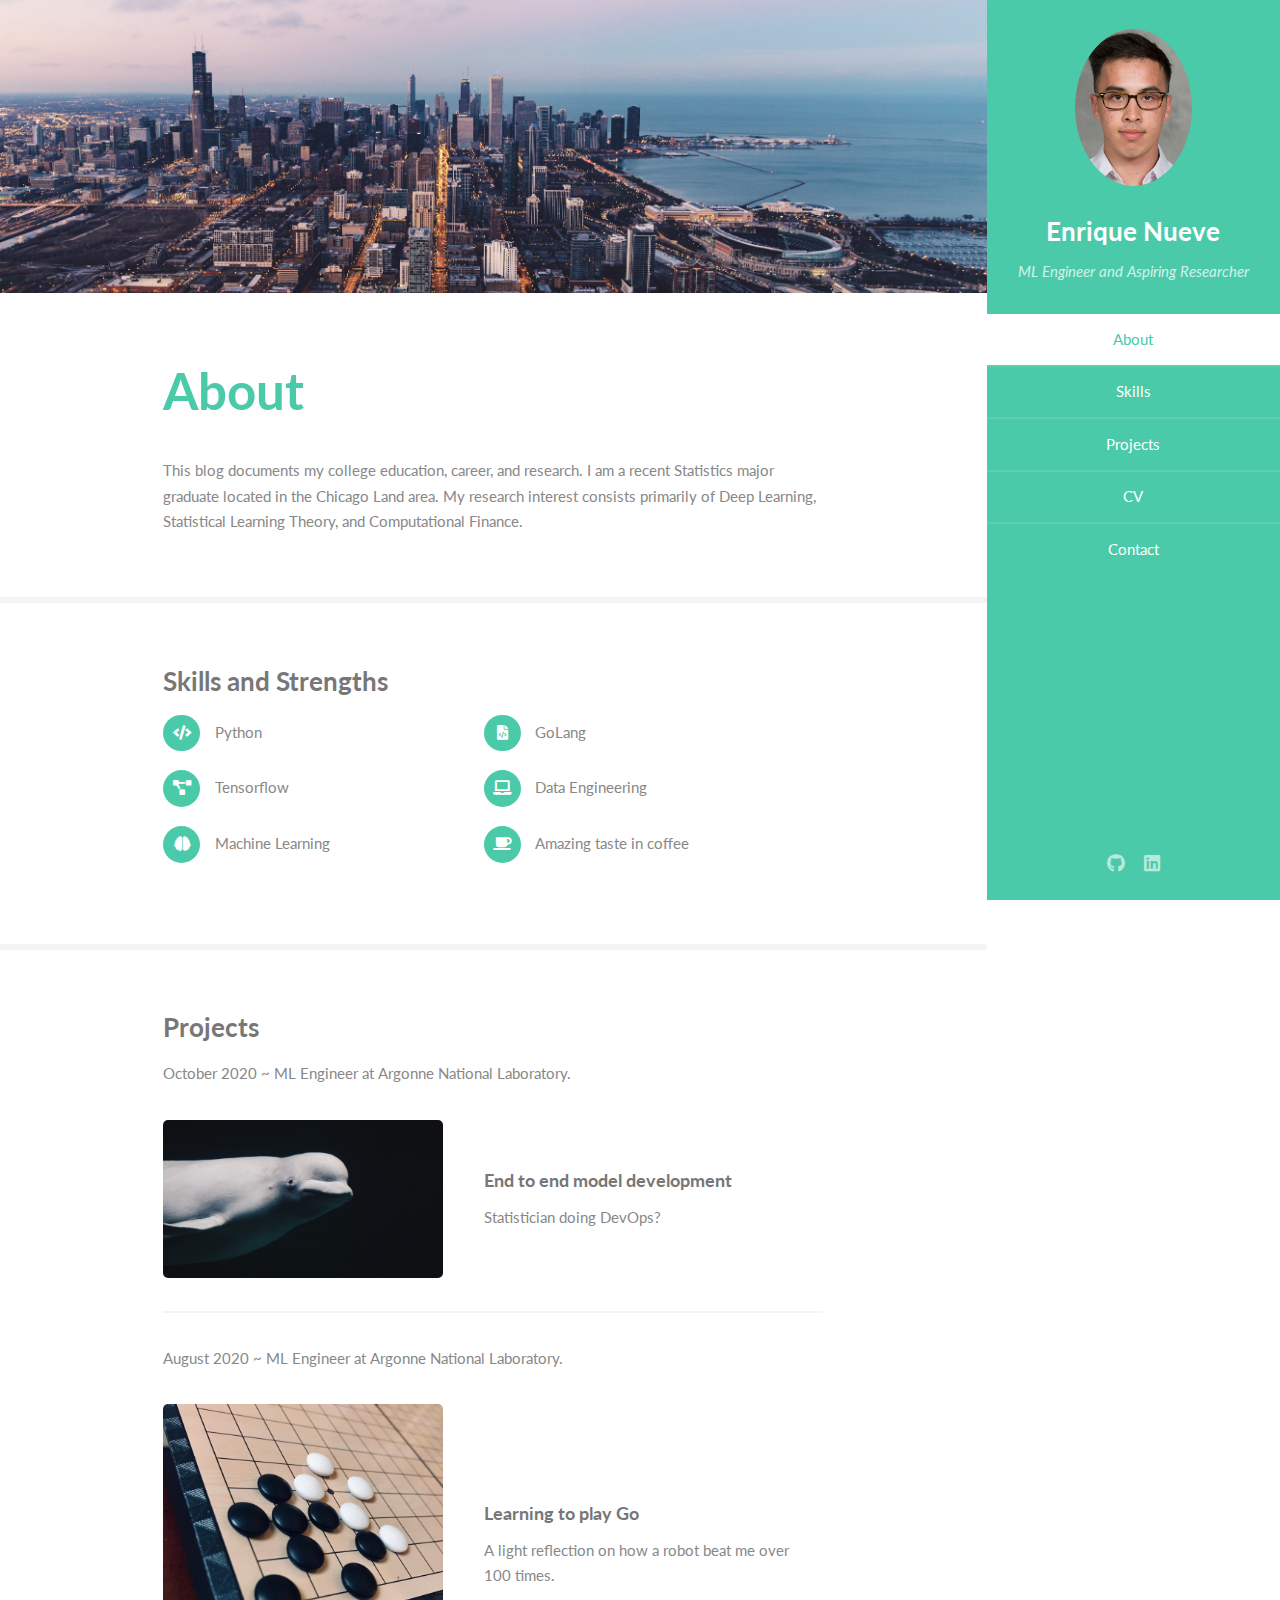
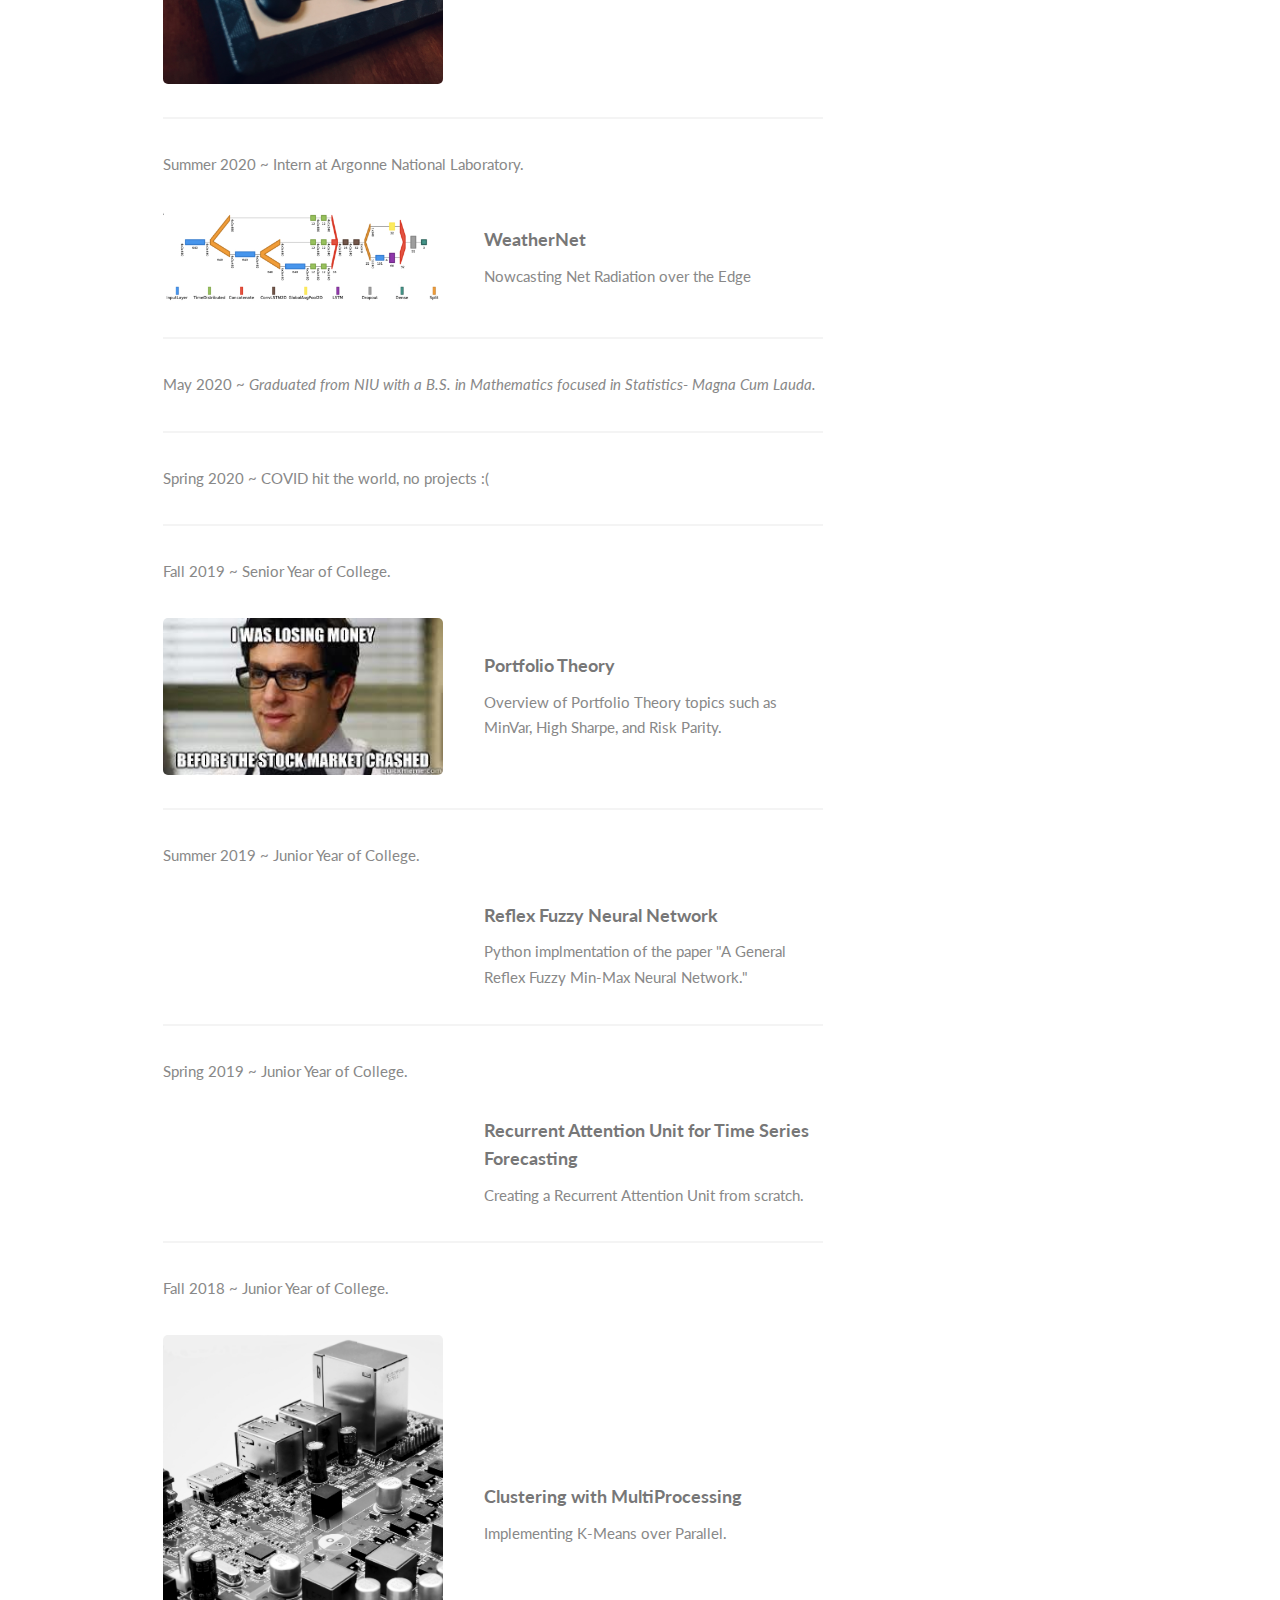
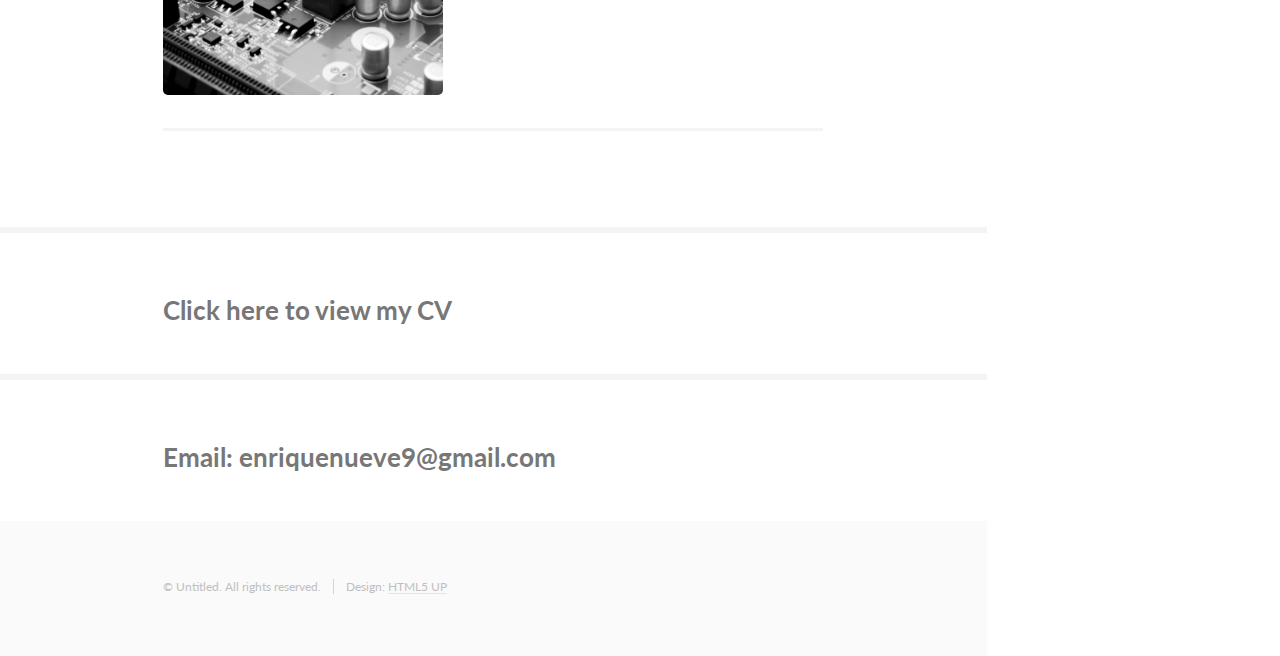
==== index.html @ 0b0c35a6 "Add files via upload" ====
<!DOCTYPE HTML>
<!--
	Read Only by HTML5 UP
	html5up.net | @ajlkn
	Free for personal and commercial use under the CCA 3.0 license (html5up.net/license)
-->
<html>
	<head>
		<title>Enrique Nueve Blog</title>
		<meta charset="utf-8" />
		<meta name="viewport" content="width=device-width, initial-scale=1, user-scalable=no" />
		<link rel="stylesheet" href="assets/css/main.css" />
	</head>
	<body class="is-preload">

		<!-- Header -->
			<section id="header">
				<header>
					<span class="image avatar"><img src="images/me_pic.jpg" alt="" /></span>
					<h1 id="logo"><a href="#">Enrique Nueve</a></h1>
					<p>ML Engineer and Aspiring Researcher</p>
				</header>
				<nav id="nav">
					<ul>
						<li><a href="#one" class="active">About</a></li>
						<li><a href="#two">Skills</a></li>
						<li><a href="#three">Projects</a></li>
						<li><a href="#four">CV</a></li>
						<li><a href="#five">Contact</a></li>
					</ul>
				</nav>
				<footer>
					<ul class="icons">
						<li><a href="https://github.com/EnriqueNueve" class="icon brands fa-github"><span class="label">Github</span></a></li>
						<li><a href="https://www.linkedin.com/in/enrique-nueve-7a050115b/" class="icon brands fa-linkedin"><span class="label">linkedin</span></a></li>
					</ul>
				</footer>
			</section>

		<!-- Wrapper -->
			<div id="wrapper">

				<!-- Main -->
					<div id="main">

						<!-- One -->
							<section id="one">
								<div class="image main" data-position="center">
									<img src="images/chicago_banner.jpg" alt="" />
								</div>
								<div class="container">
									<header class="major">
										<h2>About</h2>
									</header>
									<p>  This blog documents my college education, career, and research.
												I am a recent Statistics major graduate located in the Chicago Land area.
												My research interest consists primarily of Deep Learning, Statistical
												Learning Theory, and Computational Finance.
							   </p>
								</div>
							</section>

						<!-- Two -->
							<section id="two">
								<div class="container">
									<h3>Skills and Strengths</h3>
									<ul class="feature-icons">
										<li class="icon solid fa-code">Python</li>
										<li class="icon solid fa-file-code">GoLang</li>
										<li class="icon solid fa-project-diagram">Tensorflow</li>
										<li class="icon solid fa-laptop">Data Engineering</li>
										<li class="icon solid fa-brain">Machine Learning</li>
										<li class="icon solid fa-coffee">Amazing taste in coffee</li>
									</ul>
								</div>
							</section>

						<!-- Three -->
							<section id="three">
								<div class="container">
									<h3>Projects</h3>

									<div class="features">
										<article>

											<p> October 2020 ~ ML Engineer at Argonne National Laboratory.</p>
											<a href="devops_blog.html" class="image"><img src="images/whale_docker.jpg" alt="" /></a>
											<div class="inner">

												<h4> <a href="devops_blog.html" > End to end model development </a></h4>
												<p>Statistician doing DevOps?</p>
											</div>

											<hr />

											<p></p>
											<p></p>

											<p> August 2020 ~ ML Engineer at Argonne National Laboratory.</p>
											<a href="go5x5_analysis.html" class="image"><img src="images/go_banner.jpg" alt="" /></a>
											<div class="inner">

												<h4> <a href="go5x5_analysis.html" > Learning to play Go </a></h4>
												<p>A light reflection on how a robot beat me over 100 times.</p>
											</div>

											<hr />


											<p></p>
											<p></p>

											<p> Summer 2020 ~ Intern at Argonne National Laboratory.</p>
											<a href="weathernet_blog.html" class="image"><img src="images/weathernet_banner.png" alt="" /></a>
											<div class="inner">

												<h4> <a href="weathernet_blog.html" > WeatherNet </a></h4>
												<p>Nowcasting Net Radiation over the Edge</p>
											</div>

											<hr />


											<p></p>
											<p></p>


											<p>May 2020 ~ <i>Graduated from NIU with a B.S. in Mathematics focused in Statistics- Magna Cum Lauda.</i></p>

											<hr />


											<p></p>
											<p></p>


											<p> Spring 2020 ~ COVID hit the world, no projects :( </p>
											<hr />


											<p></p>
											<p></p>


											<p> Fall 2019 ~ Senior Year of College.</p>
											<a href="portfolio_theory.html" class="image"><img src="images/stock_meme.jpg" alt="" /></a>
											<div class="inner">
												<h4> <a href="portfolio_theory.html" > Portfolio Theory </a></h4>
												<p>Overview of Portfolio Theory topics such as MinVar, High Sharpe, and Risk Parity.</p>
											</div>

											<hr />


											<p></p>
											<p></p>


											<p> Summer 2019 ~ Junior Year of College.</p>
											<a href="fuzzy_blog.html" class="image"><img src="images/fuzzy_banner.jpg" alt="" /></a>
											<div class="inner">
												<h4> <a href="fuzzy_blog.html" > Reflex Fuzzy Neural Network </a></h4>
												<p>Python implmentation of the paper "A General Reflex Fuzzy Min-Max Neural Network."</p>
											</div>

											<hr />


											<p></p>
											<p></p>

											<p> Spring 2019 ~ Junior Year of College.</p>

											<a href="RAU_blog.html" class="image"><img src="RAU_images/stock_price.jpg" alt="" /></a>
											<div class="inner">
												<h4> <a href="RAU_blog.html" > Recurrent Attention Unit for Time Series Forecasting </a></h4>
												<p>Creating a Recurrent Attention Unit from scratch.</p>
											</div>

											<hr />

											<p></p>
											<p></p>


											<p> Fall 2018 ~ Junior Year of College.</p>

											<a href="kmeans_blog.html" class="image"><img src="images/parallel_banner.jpg" alt="" /></a>
											<div class="inner">
												<h4> <a href="kmeans_blog.html" > Clustering with MultiProcessing </a></h4>
												<p>Implementing K-Means over Parallel.</p>
											</div>

										</article>
										<article>
									</div>
								</div>
							</section>

							<section id="four">
								<div class="container">
									<h3> <a href="CV.html" >Click here to view my CV</a> </h3>
									</ul>
									</form>
								</div>
							</section>


							<section id="five">
								<div class="container">
									<h3>Email: enriquenueve9@gmail.com </h3>
									</ul>
									</form>
								</div>
							</section>

						<!-- Five -->
						<!--
							<section id="five">
								<div class="container">
									<h3>Elements</h3>

									<section>
										<h4>Text</h4>
										<p>This is <b>bold</b> and this is <strong>strong</strong>. This is <i>italic</i> and this is <em>emphasized</em>.
										This is <sup>superscript</sup> text and this is <sub>subscript</sub> text.
										This is <u>underlined</u> and this is code: <code>for (;;) { ... }</code>. Finally, <a href="#">this is a link</a>.</p>
										<hr />
										<header>
											<h4>Heading with a Subtitle</h4>
											<p>Lorem ipsum dolor sit amet nullam id egestas urna aliquam</p>
										</header>
										<p>Nunc lacinia ante nunc ac lobortis. Interdum adipiscing gravida odio porttitor sem non mi integer non faucibus ornare mi ut ante amet placerat aliquet. Volutpat eu sed ante lacinia sapien lorem accumsan varius montes viverra nibh in adipiscing blandit tempus accumsan.</p>
										<header>
											<h5>Heading with a Subtitle</h5>
											<p>Lorem ipsum dolor sit amet nullam id egestas urna aliquam</p>
										</header>
										<p>Nunc lacinia ante nunc ac lobortis. Interdum adipiscing gravida odio porttitor sem non mi integer non faucibus ornare mi ut ante amet placerat aliquet. Volutpat eu sed ante lacinia sapien lorem accumsan varius montes viverra nibh in adipiscing blandit tempus accumsan.</p>
										<hr />
										<h2>Heading Level 2</h2>
										<h3>Heading Level 3</h3>
										<h4>Heading Level 4</h4>
										<h5>Heading Level 5</h5>
										<h6>Heading Level 6</h6>
										<hr />
										<h5>Blockquote</h5>
										<blockquote>Fringilla nisl. Donec accumsan interdum nisi, quis tincidunt felis sagittis eget tempus euismod. Vestibulum ante ipsum primis in faucibus vestibulum. Blandit adipiscing eu felis iaculis volutpat ac adipiscing accumsan faucibus. Vestibulum ante ipsum primis in faucibus lorem ipsum dolor sit amet nullam adipiscing eu felis.</blockquote>
										<h5>Preformatted</h5>
										<pre><code>i = 0;

while (!deck.isInOrder()) {
    print 'Iteration ' + i;
    deck.shuffle();
    i++;
}

print 'It took ' + i + ' iterations to sort the deck.';</code></pre>
									</section>

									<section>
										<h4>Lists</h4>
										<div class="row">
											<div class="col-6 col-12-xsmall">
												<h5>Unordered</h5>
												<ul>
													<li>Dolor pulvinar etiam magna etiam.</li>
													<li>Sagittis adipiscing lorem eleifend.</li>
													<li>Felis enim feugiat dolore viverra.</li>
												</ul>
												<h5>Alternate</h5>
												<ul class="alt">
													<li>Dolor pulvinar etiam magna etiam.</li>
													<li>Sagittis adipiscing lorem eleifend.</li>
													<li>Felis enim feugiat dolore viverra.</li>
												</ul>
											</div>
											<div class="col-6 col-12-xsmall">
												<h5>Ordered</h5>
												<ol>
													<li>Dolor pulvinar etiam magna etiam.</li>
													<li>Etiam vel felis at lorem sed viverra.</li>
													<li>Felis enim feugiat dolore viverra.</li>
													<li>Dolor pulvinar etiam magna etiam.</li>
													<li>Etiam vel felis at lorem sed viverra.</li>
													<li>Felis enim feugiat dolore viverra.</li>
												</ol>
												<h5>Icons</h5>
												<ul class="icons">
													<li><a href="#" class="icon brands fa-twitter"><span class="label">Twitter</span></a></li>
													<li><a href="#" class="icon brands fa-facebook-f"><span class="label">Facebook</span></a></li>
													<li><a href="#" class="icon brands fa-instagram"><span class="label">Instagram</span></a></li>
													<li><a href="#" class="icon brands fa-github"><span class="label">Github</span></a></li>
													<li><a href="#" class="icon brands fa-dribbble"><span class="label">Dribbble</span></a></li>
													<li><a href="#" class="icon brands fa-tumblr"><span class="label">Tumblr</span></a></li>
												</ul>
											</div>
										</div>
										<h5>Actions</h5>
										<ul class="actions">
											<li><a href="#" class="button primary">Default</a></li>
											<li><a href="#" class="button">Default</a></li>
											<li><a href="#" class="button alt">Default</a></li>
										</ul>
										<ul class="actions small">
											<li><a href="#" class="button primary small">Small</a></li>
											<li><a href="#" class="button small">Small</a></li>
											<li><a href="#" class="button alt small">Small</a></li>
										</ul>
										<div class="row">
											<div class="col-3 col-6-medium col-12-xsmall">
												<ul class="actions stacked">
													<li><a href="#" class="button primary">Default</a></li>
													<li><a href="#" class="button">Default</a></li>
													<li><a href="#" class="button alt">Default</a></li>
												</ul>
											</div>
											<div class="col-3 col-6 col-12-xsmall">
												<ul class="actions stacked">
													<li><a href="#" class="button primary small">Small</a></li>
													<li><a href="#" class="button small">Small</a></li>
													<li><a href="#" class="button alt small">Small</a></li>
												</ul>
											</div>
											<div class="col-3 col-6-medium col-12-xsmall">
												<ul class="actions stacked">
													<li><a href="#" class="button primary fit">Default</a></li>
													<li><a href="#" class="button fit">Default</a></li>
													<li><a href="#" class="button alt fit">Default</a></li>
												</ul>
											</div>
											<div class="col-3 col-6-medium col-12-xsmall">
												<ul class="actions stacked">
													<li><a href="#" class="button primary small fit">Small</a></li>
													<li><a href="#" class="button small fit">Small</a></li>
													<li><a href="#" class="button alt small fit">Small</a></li>
												</ul>
											</div>
										</div>
									</section>

									<section>
										<h4>Table</h4>
										<h5>Default</h5>
										<div class="table-wrapper">
											<table>
												<thead>
													<tr>
														<th>Name</th>
														<th>Description</th>
														<th>Price</th>
													</tr>
												</thead>
												<tbody>
													<tr>
														<td>Item One</td>
														<td>Ante turpis integer aliquet porttitor.</td>
														<td>29.99</td>
													</tr>
													<tr>
														<td>Item Two</td>
														<td>Vis ac commodo adipiscing arcu aliquet.</td>
														<td>19.99</td>
													</tr>
													<tr>
														<td>Item Three</td>
														<td> Morbi faucibus arcu accumsan lorem.</td>
														<td>29.99</td>
													</tr>
													<tr>
														<td>Item Four</td>
														<td>Vitae integer tempus condimentum.</td>
														<td>19.99</td>
													</tr>
													<tr>
														<td>Item Five</td>
														<td>Ante turpis integer aliquet porttitor.</td>
														<td>29.99</td>
													</tr>
												</tbody>
												<tfoot>
													<tr>
														<td colspan="2"></td>
														<td>100.00</td>
													</tr>
												</tfoot>
											</table>
										</div>

										<h5>Alternate</h5>
										<div class="table-wrapper">
											<table class="alt">
												<thead>
													<tr>
														<th>Name</th>
														<th>Description</th>
														<th>Price</th>
													</tr>
												</thead>
												<tbody>
													<tr>
														<td>Item One</td>
														<td>Ante turpis integer aliquet porttitor.</td>
														<td>29.99</td>
													</tr>
													<tr>
														<td>Item Two</td>
														<td>Vis ac commodo adipiscing arcu aliquet.</td>
														<td>19.99</td>
													</tr>
													<tr>
														<td>Item Three</td>
														<td> Morbi faucibus arcu accumsan lorem.</td>
														<td>29.99</td>
													</tr>
													<tr>
														<td>Item Four</td>
														<td>Vitae integer tempus condimentum.</td>
														<td>19.99</td>
													</tr>
													<tr>
														<td>Item Five</td>
														<td>Ante turpis integer aliquet porttitor.</td>
														<td>29.99</td>
													</tr>
												</tbody>
												<tfoot>
													<tr>
														<td colspan="2"></td>
														<td>100.00</td>
													</tr>
												</tfoot>
											</table>
										</div>
									</section>

									<section>
										<h4>Buttons</h4>
										<ul class="actions">
											<li><a href="#" class="button primary">Primary</a></li>
											<li><a href="#" class="button">Default</a></li>
											<li><a href="#" class="button alt">Alternate</a></li>
										</ul>
										<ul class="actions">
											<li><a href="#" class="button primary large">Large</a></li>
											<li><a href="#" class="button">Default</a></li>
											<li><a href="#" class="button alt small">Small</a></li>
										</ul>
										<ul class="actions fit">
											<li><a href="#" class="button primary fit">Fit</a></li>
											<li><a href="#" class="button fit">Fit</a></li>
											<li><a href="#" class="button alt fit">Fit</a></li>
										</ul>
										<ul class="actions fit small">
											<li><a href="#" class="button primary fit small">Fit + Small</a></li>
											<li><a href="#" class="button fit small">Fit + Small</a></li>
											<li><a href="#" class="button alt fit small">Fit + Small</a></li>
										</ul>
										<ul class="actions">
											<li><a href="#" class="button primary icon solid fa-download">Icon</a></li>
											<li><a href="#" class="button icon solid fa-download">Icon</a></li>
											<li><a href="#" class="button alt icon solid fa-check">Icon</a></li>
										</ul>
										<ul class="actions">
											<li><span class="button primary disabled">Primary</span></li>
											<li><span class="button disabled">Default</span></li>
											<li><span class="button alt disabled">Alternate</span></li>
										</ul>
									</section>

									<section>
										<h4>Form</h4>
										<form method="post" action="#">
											<div class="row gtr-uniform">
												<div class="col-6 col-12-xsmall">
													<input type="text" name="demo-name" id="demo-name" value="" placeholder="Name" />
												</div>
												<div class="col-6 col-12-xsmall">
													<input type="email" name="demo-email" id="demo-email" value="" placeholder="Email" />
												</div>
												<div class="col-12">
													<select name="demo-category" id="demo-category">
														<option value="">- Category -</option>
														<option value="1">Manufacturing</option>
														<option value="1">Shipping</option>
														<option value="1">Administration</option>
														<option value="1">Human Resources</option>
													</select>
												</div>
												<div class="col-4 col-12-medium">
													<input type="radio" id="demo-priority-low" name="demo-priority" checked>
													<label for="demo-priority-low">Low Priority</label>
												</div>
												<div class="col-4 col-12-medium">
													<input type="radio" id="demo-priority-normal" name="demo-priority">
													<label for="demo-priority-normal">Normal Priority</label>
												</div>
												<div class="col-4 col-12-medium">
													<input type="radio" id="demo-priority-high" name="demo-priority">
													<label for="demo-priority-high">High Priority</label>
												</div>
												<div class="col-6 col-12-medium">
													<input type="checkbox" id="demo-copy" name="demo-copy">
													<label for="demo-copy">Email me a copy of this message</label>
												</div>
												<div class="col-6 col-12-medium">
													<input type="checkbox" id="demo-human" name="demo-human" checked>
													<label for="demo-human">I am a human and not a robot</label>
												</div>
												<div class="col-12">
													<textarea name="demo-message" id="demo-message" placeholder="Enter your message" rows="6"></textarea>
												</div>
												<div class="col-12">
													<ul class="actions">
														<li><input type="submit" value="Send Message" /></li>
														<li><input type="reset" value="Reset" class="alt" /></li>
													</ul>
												</div>
											</div>
										</form>
									</section>

									<section>
										<h4>Image</h4>
										<h5>Fit</h5>
										<span class="image fit"><img src="images/banner.jpg" alt="" /></span>
										<div class="box alt">
											<div class="row gtr-50 gtr-uniform">
												<div class="col-4"><span class="image fit"><img src="images/pic01.jpg" alt="" /></span></div>
												<div class="col-4"><span class="image fit"><img src="images/pic02.jpg" alt="" /></span></div>
												<div class="col-4"><span class="image fit"><img src="images/pic03.jpg" alt="" /></span></div>
												<div class="col-4"><span class="image fit"><img src="images/pic02.jpg" alt="" /></span></div>
												<div class="col-4"><span class="image fit"><img src="images/pic03.jpg" alt="" /></span></div>
												<div class="col-4"><span class="image fit"><img src="images/pic01.jpg" alt="" /></span></div>
												<div class="col-4"><span class="image fit"><img src="images/pic03.jpg" alt="" /></span></div>
												<div class="col-4"><span class="image fit"><img src="images/pic01.jpg" alt="" /></span></div>
												<div class="col-4"><span class="image fit"><img src="images/pic02.jpg" alt="" /></span></div>
											</div>
										</div>
										<h5>Left &amp; Right</h5>
										<p><span class="image left"><img src="images/avatar.jpg" alt="" /></span>Fringilla nisl. Donec accumsan interdum nisi, quis tincidunt felis sagittis eget. tempus euismod. Vestibulum ante ipsum primis in faucibus vestibulum. Blandit adipiscing eu felis iaculis volutpat ac adipiscing accumsan eu faucibus. Integer ac pellentesque praesent tincidunt felis sagittis eget. tempus euismod. Vestibulum ante ipsum primis in faucibus vestibulum. Blandit adipiscing eu felis iaculis volutpat ac adipiscing accumsan eu faucibus. Integer ac pellentesque praesent. Donec accumsan interdum nisi, quis tincidunt felis sagittis eget. tempus euismod. Vestibulum ante ipsum primis in faucibus vestibulum. Blandit adipiscing eu felis iaculis volutpat ac adipiscing accumsan eu faucibus. Integer ac pellentesque praesent tincidunt felis sagittis eget. tempus euismod. Vestibulum ante ipsum primis in faucibus vestibulum. Blandit adipiscing eu felis iaculis volutpat ac adipiscing accumsan eu faucibus. Integer ac pellentesque praesent.</p>
										<p><span class="image right"><img src="images/avatar.jpg" alt="" /></span>Fringilla nisl. Donec accumsan interdum nisi, quis tincidunt felis sagittis eget. tempus euismod. Vestibulum ante ipsum primis in faucibus vestibulum. Blandit adipiscing eu felis iaculis volutpat ac adipiscing accumsan eu faucibus. Integer ac pellentesque praesent tincidunt felis sagittis eget. tempus euismod. Vestibulum ante ipsum primis in faucibus vestibulum. Blandit adipiscing eu felis iaculis volutpat ac adipiscing accumsan eu faucibus. Integer ac pellentesque praesent. Donec accumsan interdum nisi, quis tincidunt felis sagittis eget. tempus euismod. Vestibulum ante ipsum primis in faucibus vestibulum. Blandit adipiscing eu felis iaculis volutpat ac adipiscing accumsan eu faucibus. Integer ac pellentesque praesent tincidunt felis sagittis eget. tempus euismod. Vestibulum ante ipsum primis in faucibus vestibulum. Blandit adipiscing eu felis iaculis volutpat ac adipiscing accumsan eu faucibus. Integer ac pellentesque praesent.</p>
									</section>

								</div>
							</section>
						-->

					</div>

				<!-- Footer -->
					<section id="footer">
						<div class="container">
							<ul class="copyright">
								<li>&copy; Untitled. All rights reserved.</li><li>Design: <a href="http://html5up.net">HTML5 UP</a></li>
							</ul>
						</div>
					</section>

			</div>

		<!-- Scripts -->
			<script src="assets/js/jquery.min.js"></script>
			<script src="assets/js/jquery.scrollex.min.js"></script>
			<script src="assets/js/jquery.scrolly.min.js"></script>
			<script src="assets/js/browser.min.js"></script>
			<script src="assets/js/breakpoints.min.js"></script>
			<script src="assets/js/util.js"></script>
			<script src="assets/js/main.js"></script>

	</body>
</html>
---- assets/css/main.css ----
@import url("fontawesome-all.min.css");
@import url("https://fonts.googleapis.com/css?family=Lato:400,400italic,700,700italic|Source+Code+Pro:400");

/*
	Read Only by HTML5 UP
	html5up.net | @ajlkn
	Free for personal and commercial use under the CCA 3.0 license (html5up.net/license)
*/

/* After-market additions done by yourself, thats you Rick! */
figure figcaption {
		text-align: center;
}


html, body, div, span, applet, object,
iframe, h1, h2, h3, h4, h5, h6, p, blockquote,
pre, a, abbr, acronym, address, big, cite,
code, del, dfn, em, img, ins, kbd, q, s, samp,
small, strike, strong, sub, sup, tt, var, b,
u, i, center, dl, dt, dd, ol, ul, li, fieldset,
form, label, legend, table, caption, tbody,
tfoot, thead, tr, th, td, article, aside,
canvas, details, embed, figure, figcaption,
footer, header, hgroup, menu, nav, output, ruby,
section, summary, time, mark, audio, video {
	margin: 0;
	padding: 0;
	border: 0;
	font-size: 100%;
	font: inherit;
	vertical-align: baseline;}

article, aside, details, figcaption, figure,
footer, header, hgroup, menu, nav, section {
	display: block;}

body {
	line-height: 1;
}

ol, ul {
	list-style: none;
}

blockquote, q {
	quotes: none;
}

	blockquote:before, blockquote:after, q:before, q:after {
		content: '';
		content: none;
	}

table {
	border-collapse: collapse;
	border-spacing: 0;
}

body {
	-webkit-text-size-adjust: none;
}

mark {
	background-color: transparent;
	color: inherit;
}

input::-moz-focus-inner {
	border: 0;
	padding: 0;
}

input, select, textarea {
	-moz-appearance: none;
	-webkit-appearance: none;
	-ms-appearance: none;
	appearance: none;
}

/* Basic */

	html {
		box-sizing: border-box;
	}

	*, *:before, *:after {
		box-sizing: inherit;
	}

	body {
		background: #fff;
	}

		body.is-preload *, body.is-preload *:before, body.is-preload *:after {
			-moz-animation: none !important;
			-webkit-animation: none !important;
			-ms-animation: none !important;
			animation: none !important;
			-moz-transition: none !important;
			-webkit-transition: none !important;
			-ms-transition: none !important;
			transition: none !important;
		}

	body, input, select, textarea {
		color: #888;
		font-family: "Lato", sans-serif;
		font-size: 16pt;
		font-weight: 400;
		line-height: 1.75em;
	}

	a {
		-moz-transition: color 0.2s ease-in-out, border-color 0.2s ease-in-out;
		-webkit-transition: color 0.2s ease-in-out, border-color 0.2s ease-in-out;
		-ms-transition: color 0.2s ease-in-out, border-color 0.2s ease-in-out;
		transition: color 0.2s ease-in-out, border-color 0.2s ease-in-out;
		border-bottom: solid 1px #e4e4e4;
		color: inherit;
		text-decoration: none;
	}

		a:hover {
			border-bottom-color: transparent;
			color: #4acaa8 !important;
		}

	strong, b {
		color: #777;
		font-weight: 700;
	}

	em, i {
		font-style: italic;
	}

	p {
		margin: 0 0 2.25em 0;
	}

	h1, h2, h3, h4, h5, h6 {
		color: #777;
		font-weight: 700;
		line-height: 1em;
		margin: 0 0 0.5625em 0;
	}

		h1 a, h2 a, h3 a, h4 a, h5 a, h6 a {
			border: 0;
			color: inherit;
			text-decoration: none;
		}

	h2 {
		font-size: 2em;
		line-height: 1.5em;
	}

	h3 {
		font-size: 1.75em;
		line-height: 1.5em;
	}

	h4 {
		font-size: 1.25em;
		line-height: 1.5em;
	}

	h5 {
		font-size: 0.9em;
		line-height: 1.5em;
	}

	h6 {
		font-size: 0.7em;
		line-height: 1.5em;
	}

	sub {
		font-size: 0.8em;
		position: relative;
		top: 0.5em;
	}

	sup {
		font-size: 0.8em;
		position: relative;
		top: -0.5em;
	}

	hr {
		border: 0;
		border-bottom: solid 2px #f4f4f4;
		margin: 2.25em 0;
	}

		hr.major {
			margin: 3.375em 0;
		}

	blockquote {
		border-left: solid 8px #e4e4e4;
		font-style: italic;
		margin: 0 0 2.25em 0;
		padding: 0.5em 0 0.5em 2em;
	}

	code {
		background: #555;
		border-radius: 5px;
		color: #fff;
		font-family: "Source Code Pro", monospace;
		font-size: 0.9em;
		margin: 0 0.25em;
		padding: 0.25em 0.65em;
	}

	pre {
		font-family: "Source Code Pro", monospace;
		font-size: 0.9em;
		margin: 0 0 2.25em 0;
	}

		pre code {
			-webkit-overflow-scrolling: touch;
			display: block;
			line-height: 1.5em;
			overflow-x: auto;
			padding: 1em 1.5em;
		}

	.align-left {
		text-align: left;
	}

	.align-center {
		text-align: center;
	}

	.align-right {
		text-align: right;
	}

/* Row */

	.row {
		display: flex;
		flex-wrap: wrap;
		box-sizing: border-box;
		align-items: stretch;
	}

		.row > * {
			box-sizing: border-box;
		}

		.row.gtr-uniform > * > :last-child {
			margin-bottom: 0;
		}

		.row.aln-left {
			justify-content: flex-start;
		}

		.row.aln-center {
			justify-content: center;
		}

		.row.aln-right {
			justify-content: flex-end;
		}

		.row.aln-top {
			align-items: flex-start;
		}

		.row.aln-middle {
			align-items: center;
		}

		.row.aln-bottom {
			align-items: flex-end;
		}

		.row > .imp {
			order: -1;
		}

		.row > .col-1 {
			width: 8.33333%;
		}

		.row > .off-1 {
			margin-left: 8.33333%;
		}

		.row > .col-2 {
			width: 16.66667%;
		}

		.row > .off-2 {
			margin-left: 16.66667%;
		}

		.row > .col-3 {
			width: 25%;
		}

		.row > .off-3 {
			margin-left: 25%;
		}

		.row > .col-4 {
			width: 33.33333%;
		}

		.row > .off-4 {
			margin-left: 33.33333%;
		}

		.row > .col-5 {
			width: 41.66667%;
		}

		.row > .off-5 {
			margin-left: 41.66667%;
		}

		.row > .col-6 {
			width: 50%;
		}

		.row > .off-6 {
			margin-left: 50%;
		}

		.row > .col-7 {
			width: 58.33333%;
		}

		.row > .off-7 {
			margin-left: 58.33333%;
		}

		.row > .col-8 {
			width: 66.66667%;
		}

		.row > .off-8 {
			margin-left: 66.66667%;
		}

		.row > .col-9 {
			width: 75%;
		}

		.row > .off-9 {
			margin-left: 75%;
		}

		.row > .col-10 {
			width: 83.33333%;
		}

		.row > .off-10 {
			margin-left: 83.33333%;
		}

		.row > .col-11 {
			width: 91.66667%;
		}

		.row > .off-11 {
			margin-left: 91.66667%;
		}

		.row > .col-12 {
			width: 100%;
		}

		.row > .off-12 {
			margin-left: 100%;
		}

		.row.gtr-0 {
			margin-top: 0;
			margin-left: 0em;
		}

			.row.gtr-0 > * {
				padding: 0 0 0 0em;
			}

			.row.gtr-0.gtr-uniform {
				margin-top: 0em;
			}

				.row.gtr-0.gtr-uniform > * {
					padding-top: 0em;
				}

		.row.gtr-25 {
			margin-top: 0;
			margin-left: -0.5em;
		}

			.row.gtr-25 > * {
				padding: 0 0 0 0.5em;
			}

			.row.gtr-25.gtr-uniform {
				margin-top: -0.5em;
			}

				.row.gtr-25.gtr-uniform > * {
					padding-top: 0.5em;
				}

		.row.gtr-50 {
			margin-top: 0;
			margin-left: -1em;
		}

			.row.gtr-50 > * {
				padding: 0 0 0 1em;
			}

			.row.gtr-50.gtr-uniform {
				margin-top: -1em;
			}

				.row.gtr-50.gtr-uniform > * {
					padding-top: 1em;
				}

		.row {
			margin-top: 0;
			margin-left: -2em;
		}

			.row > * {
				padding: 0 0 0 2em;
			}

			.row.gtr-uniform {
				margin-top: -2em;
			}

				.row.gtr-uniform > * {
					padding-top: 2em;
				}

		.row.gtr-150 {
			margin-top: 0;
			margin-left: -3em;
		}

			.row.gtr-150 > * {
				padding: 0 0 0 3em;
			}

			.row.gtr-150.gtr-uniform {
				margin-top: -3em;
			}

				.row.gtr-150.gtr-uniform > * {
					padding-top: 3em;
				}

		.row.gtr-200 {
			margin-top: 0;
			margin-left: -4em;
		}

			.row.gtr-200 > * {
				padding: 0 0 0 4em;
			}

			.row.gtr-200.gtr-uniform {
				margin-top: -4em;
			}

				.row.gtr-200.gtr-uniform > * {
					padding-top: 4em;
				}

		@media screen and (max-width: 1680px) {

			.row {
				display: flex;
				flex-wrap: wrap;
				box-sizing: border-box;
				align-items: stretch;
			}

				.row > * {
					box-sizing: border-box;
				}

				.row.gtr-uniform > * > :last-child {
					margin-bottom: 0;
				}

				.row.aln-left {
					justify-content: flex-start;
				}

				.row.aln-center {
					justify-content: center;
				}

				.row.aln-right {
					justify-content: flex-end;
				}

				.row.aln-top {
					align-items: flex-start;
				}

				.row.aln-middle {
					align-items: center;
				}

				.row.aln-bottom {
					align-items: flex-end;
				}

				.row > .imp-xlarge {
					order: -1;
				}

				.row > .col-1-xlarge {
					width: 8.33333%;
				}

				.row > .off-1-xlarge {
					margin-left: 8.33333%;
				}

				.row > .col-2-xlarge {
					width: 16.66667%;
				}

				.row > .off-2-xlarge {
					margin-left: 16.66667%;
				}

				.row > .col-3-xlarge {
					width: 25%;
				}

				.row > .off-3-xlarge {
					margin-left: 25%;
				}

				.row > .col-4-xlarge {
					width: 33.33333%;
				}

				.row > .off-4-xlarge {
					margin-left: 33.33333%;
				}

				.row > .col-5-xlarge {
					width: 41.66667%;
				}

				.row > .off-5-xlarge {
					margin-left: 41.66667%;
				}

				.row > .col-6-xlarge {
					width: 50%;
				}

				.row > .off-6-xlarge {
					margin-left: 50%;
				}

				.row > .col-7-xlarge {
					width: 58.33333%;
				}

				.row > .off-7-xlarge {
					margin-left: 58.33333%;
				}

				.row > .col-8-xlarge {
					width: 66.66667%;
				}

				.row > .off-8-xlarge {
					margin-left: 66.66667%;
				}

				.row > .col-9-xlarge {
					width: 75%;
				}

				.row > .off-9-xlarge {
					margin-left: 75%;
				}

				.row > .col-10-xlarge {
					width: 83.33333%;
				}

				.row > .off-10-xlarge {
					margin-left: 83.33333%;
				}

				.row > .col-11-xlarge {
					width: 91.66667%;
				}

				.row > .off-11-xlarge {
					margin-left: 91.66667%;
				}

				.row > .col-12-xlarge {
					width: 100%;
				}

				.row > .off-12-xlarge {
					margin-left: 100%;
				}

				.row.gtr-0 {
					margin-top: 0;
					margin-left: 0em;
				}

					.row.gtr-0 > * {
						padding: 0 0 0 0em;
					}

					.row.gtr-0.gtr-uniform {
						margin-top: 0em;
					}

						.row.gtr-0.gtr-uniform > * {
							padding-top: 0em;
						}

				.row.gtr-25 {
					margin-top: 0;
					margin-left: -0.5em;
				}

					.row.gtr-25 > * {
						padding: 0 0 0 0.5em;
					}

					.row.gtr-25.gtr-uniform {
						margin-top: -0.5em;
					}

						.row.gtr-25.gtr-uniform > * {
							padding-top: 0.5em;
						}

				.row.gtr-50 {
					margin-top: 0;
					margin-left: -1em;
				}

					.row.gtr-50 > * {
						padding: 0 0 0 1em;
					}

					.row.gtr-50.gtr-uniform {
						margin-top: -1em;
					}

						.row.gtr-50.gtr-uniform > * {
							padding-top: 1em;
						}

				.row {
					margin-top: 0;
					margin-left: -2em;
				}

					.row > * {
						padding: 0 0 0 2em;
					}

					.row.gtr-uniform {
						margin-top: -2em;
					}

						.row.gtr-uniform > * {
							padding-top: 2em;
						}

				.row.gtr-150 {
					margin-top: 0;
					margin-left: -3em;
				}

					.row.gtr-150 > * {
						padding: 0 0 0 3em;
					}

					.row.gtr-150.gtr-uniform {
						margin-top: -3em;
					}

						.row.gtr-150.gtr-uniform > * {
							padding-top: 3em;
						}

				.row.gtr-200 {
					margin-top: 0;
					margin-left: -4em;
				}

					.row.gtr-200 > * {
						padding: 0 0 0 4em;
					}

					.row.gtr-200.gtr-uniform {
						margin-top: -4em;
					}

						.row.gtr-200.gtr-uniform > * {
							padding-top: 4em;
						}

		}

		@media screen and (max-width: 1280px) {

			.row {
				display: flex;
				flex-wrap: wrap;
				box-sizing: border-box;
				align-items: stretch;
			}

				.row > * {
					box-sizing: border-box;
				}

				.row.gtr-uniform > * > :last-child {
					margin-bottom: 0;
				}

				.row.aln-left {
					justify-content: flex-start;
				}

				.row.aln-center {
					justify-content: center;
				}

				.row.aln-right {
					justify-content: flex-end;
				}

				.row.aln-top {
					align-items: flex-start;
				}

				.row.aln-middle {
					align-items: center;
				}

				.row.aln-bottom {
					align-items: flex-end;
				}

				.row > .imp-large {
					order: -1;
				}

				.row > .col-1-large {
					width: 8.33333%;
				}

				.row > .off-1-large {
					margin-left: 8.33333%;
				}

				.row > .col-2-large {
					width: 16.66667%;
				}

				.row > .off-2-large {
					margin-left: 16.66667%;
				}

				.row > .col-3-large {
					width: 25%;
				}

				.row > .off-3-large {
					margin-left: 25%;
				}

				.row > .col-4-large {
					width: 33.33333%;
				}

				.row > .off-4-large {
					margin-left: 33.33333%;
				}

				.row > .col-5-large {
					width: 41.66667%;
				}

				.row > .off-5-large {
					margin-left: 41.66667%;
				}

				.row > .col-6-large {
					width: 50%;
				}

				.row > .off-6-large {
					margin-left: 50%;
				}

				.row > .col-7-large {
					width: 58.33333%;
				}

				.row > .off-7-large {
					margin-left: 58.33333%;
				}

				.row > .col-8-large {
					width: 66.66667%;
				}

				.row > .off-8-large {
					margin-left: 66.66667%;
				}

				.row > .col-9-large {
					width: 75%;
				}

				.row > .off-9-large {
					margin-left: 75%;
				}

				.row > .col-10-large {
					width: 83.33333%;
				}

				.row > .off-10-large {
					margin-left: 83.33333%;
				}

				.row > .col-11-large {
					width: 91.66667%;
				}

				.row > .off-11-large {
					margin-left: 91.66667%;
				}

				.row > .col-12-large {
					width: 100%;
				}

				.row > .off-12-large {
					margin-left: 100%;
				}

				.row.gtr-0 {
					margin-top: 0;
					margin-left: 0em;
				}

					.row.gtr-0 > * {
						padding: 0 0 0 0em;
					}

					.row.gtr-0.gtr-uniform {
						margin-top: 0em;
					}

						.row.gtr-0.gtr-uniform > * {
							padding-top: 0em;
						}

				.row.gtr-25 {
					margin-top: 0;
					margin-left: -0.375em;
				}

					.row.gtr-25 > * {
						padding: 0 0 0 0.375em;
					}

					.row.gtr-25.gtr-uniform {
						margin-top: -0.375em;
					}

						.row.gtr-25.gtr-uniform > * {
							padding-top: 0.375em;
						}

				.row.gtr-50 {
					margin-top: 0;
					margin-left: -0.75em;
				}

					.row.gtr-50 > * {
						padding: 0 0 0 0.75em;
					}

					.row.gtr-50.gtr-uniform {
						margin-top: -0.75em;
					}

						.row.gtr-50.gtr-uniform > * {
							padding-top: 0.75em;
						}

				.row {
					margin-top: 0;
					margin-left: -1.5em;
				}

					.row > * {
						padding: 0 0 0 1.5em;
					}

					.row.gtr-uniform {
						margin-top: -1.5em;
					}

						.row.gtr-uniform > * {
							padding-top: 1.5em;
						}

				.row.gtr-150 {
					margin-top: 0;
					margin-left: -2.25em;
				}

					.row.gtr-150 > * {
						padding: 0 0 0 2.25em;
					}

					.row.gtr-150.gtr-uniform {
						margin-top: -2.25em;
					}

						.row.gtr-150.gtr-uniform > * {
							padding-top: 2.25em;
						}

				.row.gtr-200 {
					margin-top: 0;
					margin-left: -3em;
				}

					.row.gtr-200 > * {
						padding: 0 0 0 3em;
					}

					.row.gtr-200.gtr-uniform {
						margin-top: -3em;
					}

						.row.gtr-200.gtr-uniform > * {
							padding-top: 3em;
						}

		}

		@media screen and (max-width: 1024px) {

			.row {
				display: flex;
				flex-wrap: wrap;
				box-sizing: border-box;
				align-items: stretch;
			}

				.row > * {
					box-sizing: border-box;
				}

				.row.gtr-uniform > * > :last-child {
					margin-bottom: 0;
				}

				.row.aln-left {
					justify-content: flex-start;
				}

				.row.aln-center {
					justify-content: center;
				}

				.row.aln-right {
					justify-content: flex-end;
				}

				.row.aln-top {
					align-items: flex-start;
				}

				.row.aln-middle {
					align-items: center;
				}

				.row.aln-bottom {
					align-items: flex-end;
				}

				.row > .imp-medium {
					order: -1;
				}

				.row > .col-1-medium {
					width: 8.33333%;
				}

				.row > .off-1-medium {
					margin-left: 8.33333%;
				}

				.row > .col-2-medium {
					width: 16.66667%;
				}

				.row > .off-2-medium {
					margin-left: 16.66667%;
				}

				.row > .col-3-medium {
					width: 25%;
				}

				.row > .off-3-medium {
					margin-left: 25%;
				}

				.row > .col-4-medium {
					width: 33.33333%;
				}

				.row > .off-4-medium {
					margin-left: 33.33333%;
				}

				.row > .col-5-medium {
					width: 41.66667%;
				}

				.row > .off-5-medium {
					margin-left: 41.66667%;
				}

				.row > .col-6-medium {
					width: 50%;
				}

				.row > .off-6-medium {
					margin-left: 50%;
				}

				.row > .col-7-medium {
					width: 58.33333%;
				}

				.row > .off-7-medium {
					margin-left: 58.33333%;
				}

				.row > .col-8-medium {
					width: 66.66667%;
				}

				.row > .off-8-medium {
					margin-left: 66.66667%;
				}

				.row > .col-9-medium {
					width: 75%;
				}

				.row > .off-9-medium {
					margin-left: 75%;
				}

				.row > .col-10-medium {
					width: 83.33333%;
				}

				.row > .off-10-medium {
					margin-left: 83.33333%;
				}

				.row > .col-11-medium {
					width: 91.66667%;
				}

				.row > .off-11-medium {
					margin-left: 91.66667%;
				}

				.row > .col-12-medium {
					width: 100%;
				}

				.row > .off-12-medium {
					margin-left: 100%;
				}

				.row.gtr-0 {
					margin-top: 0;
					margin-left: 0em;
				}

					.row.gtr-0 > * {
						padding: 0 0 0 0em;
					}

					.row.gtr-0.gtr-uniform {
						margin-top: 0em;
					}

						.row.gtr-0.gtr-uniform > * {
							padding-top: 0em;
						}

				.row.gtr-25 {
					margin-top: 0;
					margin-left: -0.375em;
				}

					.row.gtr-25 > * {
						padding: 0 0 0 0.375em;
					}

					.row.gtr-25.gtr-uniform {
						margin-top: -0.375em;
					}

						.row.gtr-25.gtr-uniform > * {
							padding-top: 0.375em;
						}

				.row.gtr-50 {
					margin-top: 0;
					margin-left: -0.75em;
				}

					.row.gtr-50 > * {
						padding: 0 0 0 0.75em;
					}

					.row.gtr-50.gtr-uniform {
						margin-top: -0.75em;
					}

						.row.gtr-50.gtr-uniform > * {
							padding-top: 0.75em;
						}

				.row {
					margin-top: 0;
					margin-left: -1.5em;
				}

					.row > * {
						padding: 0 0 0 1.5em;
					}

					.row.gtr-uniform {
						margin-top: -1.5em;
					}

						.row.gtr-uniform > * {
							padding-top: 1.5em;
						}

				.row.gtr-150 {
					margin-top: 0;
					margin-left: -2.25em;
				}

					.row.gtr-150 > * {
						padding: 0 0 0 2.25em;
					}

					.row.gtr-150.gtr-uniform {
						margin-top: -2.25em;
					}

						.row.gtr-150.gtr-uniform > * {
							padding-top: 2.25em;
						}

				.row.gtr-200 {
					margin-top: 0;
					margin-left: -3em;
				}

					.row.gtr-200 > * {
						padding: 0 0 0 3em;
					}

					.row.gtr-200.gtr-uniform {
						margin-top: -3em;
					}

						.row.gtr-200.gtr-uniform > * {
							padding-top: 3em;
						}

		}

		@media screen and (max-width: 736px) {

			.row {
				display: flex;
				flex-wrap: wrap;
				box-sizing: border-box;
				align-items: stretch;
			}

				.row > * {
					box-sizing: border-box;
				}

				.row.gtr-uniform > * > :last-child {
					margin-bottom: 0;
				}

				.row.aln-left {
					justify-content: flex-start;
				}

				.row.aln-center {
					justify-content: center;
				}

				.row.aln-right {
					justify-content: flex-end;
				}

				.row.aln-top {
					align-items: flex-start;
				}

				.row.aln-middle {
					align-items: center;
				}

				.row.aln-bottom {
					align-items: flex-end;
				}

				.row > .imp-small {
					order: -1;
				}

				.row > .col-1-small {
					width: 8.33333%;
				}

				.row > .off-1-small {
					margin-left: 8.33333%;
				}

				.row > .col-2-small {
					width: 16.66667%;
				}

				.row > .off-2-small {
					margin-left: 16.66667%;
				}

				.row > .col-3-small {
					width: 25%;
				}

				.row > .off-3-small {
					margin-left: 25%;
				}

				.row > .col-4-small {
					width: 33.33333%;
				}

				.row > .off-4-small {
					margin-left: 33.33333%;
				}

				.row > .col-5-small {
					width: 41.66667%;
				}

				.row > .off-5-small {
					margin-left: 41.66667%;
				}

				.row > .col-6-small {
					width: 50%;
				}

				.row > .off-6-small {
					margin-left: 50%;
				}

				.row > .col-7-small {
					width: 58.33333%;
				}

				.row > .off-7-small {
					margin-left: 58.33333%;
				}

				.row > .col-8-small {
					width: 66.66667%;
				}

				.row > .off-8-small {
					margin-left: 66.66667%;
				}

				.row > .col-9-small {
					width: 75%;
				}

				.row > .off-9-small {
					margin-left: 75%;
				}

				.row > .col-10-small {
					width: 83.33333%;
				}

				.row > .off-10-small {
					margin-left: 83.33333%;
				}

				.row > .col-11-small {
					width: 91.66667%;
				}

				.row > .off-11-small {
					margin-left: 91.66667%;
				}

				.row > .col-12-small {
					width: 100%;
				}

				.row > .off-12-small {
					margin-left: 100%;
				}

				.row.gtr-0 {
					margin-top: 0;
					margin-left: 0em;
				}

					.row.gtr-0 > * {
						padding: 0 0 0 0em;
					}

					.row.gtr-0.gtr-uniform {
						margin-top: 0em;
					}

						.row.gtr-0.gtr-uniform > * {
							padding-top: 0em;
						}

				.row.gtr-25 {
					margin-top: 0;
					margin-left: -0.3125em;
				}

					.row.gtr-25 > * {
						padding: 0 0 0 0.3125em;
					}

					.row.gtr-25.gtr-uniform {
						margin-top: -0.3125em;
					}

						.row.gtr-25.gtr-uniform > * {
							padding-top: 0.3125em;
						}

				.row.gtr-50 {
					margin-top: 0;
					margin-left: -0.625em;
				}

					.row.gtr-50 > * {
						padding: 0 0 0 0.625em;
					}

					.row.gtr-50.gtr-uniform {
						margin-top: -0.625em;
					}

						.row.gtr-50.gtr-uniform > * {
							padding-top: 0.625em;
						}

				.row {
					margin-top: 0;
					margin-left: -1.25em;
				}

					.row > * {
						padding: 0 0 0 1.25em;
					}

					.row.gtr-uniform {
						margin-top: -1.25em;
					}

						.row.gtr-uniform > * {
							padding-top: 1.25em;
						}

				.row.gtr-150 {
					margin-top: 0;
					margin-left: -1.875em;
				}

					.row.gtr-150 > * {
						padding: 0 0 0 1.875em;
					}

					.row.gtr-150.gtr-uniform {
						margin-top: -1.875em;
					}

						.row.gtr-150.gtr-uniform > * {
							padding-top: 1.875em;
						}

				.row.gtr-200 {
					margin-top: 0;
					margin-left: -2.5em;
				}

					.row.gtr-200 > * {
						padding: 0 0 0 2.5em;
					}

					.row.gtr-200.gtr-uniform {
						margin-top: -2.5em;
					}

						.row.gtr-200.gtr-uniform > * {
							padding-top: 2.5em;
						}

		}

		@media screen and (max-width: 480px) {

			.row {
				display: flex;
				flex-wrap: wrap;
				box-sizing: border-box;
				align-items: stretch;
			}

				.row > * {
					box-sizing: border-box;
				}

				.row.gtr-uniform > * > :last-child {
					margin-bottom: 0;
				}

				.row.aln-left {
					justify-content: flex-start;
				}

				.row.aln-center {
					justify-content: center;
				}

				.row.aln-right {
					justify-content: flex-end;
				}

				.row.aln-top {
					align-items: flex-start;
				}

				.row.aln-middle {
					align-items: center;
				}

				.row.aln-bottom {
					align-items: flex-end;
				}

				.row > .imp-xsmall {
					order: -1;
				}

				.row > .col-1-xsmall {
					width: 8.33333%;
				}

				.row > .off-1-xsmall {
					margin-left: 8.33333%;
				}

				.row > .col-2-xsmall {
					width: 16.66667%;
				}

				.row > .off-2-xsmall {
					margin-left: 16.66667%;
				}

				.row > .col-3-xsmall {
					width: 25%;
				}

				.row > .off-3-xsmall {
					margin-left: 25%;
				}

				.row > .col-4-xsmall {
					width: 33.33333%;
				}

				.row > .off-4-xsmall {
					margin-left: 33.33333%;
				}

				.row > .col-5-xsmall {
					width: 41.66667%;
				}

				.row > .off-5-xsmall {
					margin-left: 41.66667%;
				}

				.row > .col-6-xsmall {
					width: 50%;
				}

				.row > .off-6-xsmall {
					margin-left: 50%;
				}

				.row > .col-7-xsmall {
					width: 58.33333%;
				}

				.row > .off-7-xsmall {
					margin-left: 58.33333%;
				}

				.row > .col-8-xsmall {
					width: 66.66667%;
				}

				.row > .off-8-xsmall {
					margin-left: 66.66667%;
				}

				.row > .col-9-xsmall {
					width: 75%;
				}

				.row > .off-9-xsmall {
					margin-left: 75%;
				}

				.row > .col-10-xsmall {
					width: 83.33333%;
				}

				.row > .off-10-xsmall {
					margin-left: 83.33333%;
				}

				.row > .col-11-xsmall {
					width: 91.66667%;
				}

				.row > .off-11-xsmall {
					margin-left: 91.66667%;
				}

				.row > .col-12-xsmall {
					width: 100%;
				}

				.row > .off-12-xsmall {
					margin-left: 100%;
				}

				.row.gtr-0 {
					margin-top: 0;
					margin-left: 0em;
				}

					.row.gtr-0 > * {
						padding: 0 0 0 0em;
					}

					.row.gtr-0.gtr-uniform {
						margin-top: 0em;
					}

						.row.gtr-0.gtr-uniform > * {
							padding-top: 0em;
						}

				.row.gtr-25 {
					margin-top: 0;
					margin-left: -0.3125em;
				}

					.row.gtr-25 > * {
						padding: 0 0 0 0.3125em;
					}

					.row.gtr-25.gtr-uniform {
						margin-top: -0.3125em;
					}

						.row.gtr-25.gtr-uniform > * {
							padding-top: 0.3125em;
						}

				.row.gtr-50 {
					margin-top: 0;
					margin-left: -0.625em;
				}

					.row.gtr-50 > * {
						padding: 0 0 0 0.625em;
					}

					.row.gtr-50.gtr-uniform {
						margin-top: -0.625em;
					}

						.row.gtr-50.gtr-uniform > * {
							padding-top: 0.625em;
						}

				.row {
					margin-top: 0;
					margin-left: -1.25em;
				}

					.row > * {
						padding: 0 0 0 1.25em;
					}

					.row.gtr-uniform {
						margin-top: -1.25em;
					}

						.row.gtr-uniform > * {
							padding-top: 1.25em;
						}

				.row.gtr-150 {
					margin-top: 0;
					margin-left: -1.875em;
				}

					.row.gtr-150 > * {
						padding: 0 0 0 1.875em;
					}

					.row.gtr-150.gtr-uniform {
						margin-top: -1.875em;
					}

						.row.gtr-150.gtr-uniform > * {
							padding-top: 1.875em;
						}

				.row.gtr-200 {
					margin-top: 0;
					margin-left: -2.5em;
				}

					.row.gtr-200 > * {
						padding: 0 0 0 2.5em;
					}

					.row.gtr-200.gtr-uniform {
						margin-top: -2.5em;
					}

						.row.gtr-200.gtr-uniform > * {
							padding-top: 2.5em;
						}

		}

/* Container */

	.container {
		margin: 0 auto;
		max-width: calc(100% - 4.5em);
		width: 45em;
	}

		.container.xsmall {
			width: 11.25em;
		}

		.container.small {
			width: 22.5em;
		}

		.container.medium {
			width: 33.75em;
		}

		.container.large {
			width: 56.25em;
		}

		.container.xlarge {
			width: 67.5em;
		}

		.container.max {
			width: 100%;
		}

		@media screen and (max-width: 1024px) {

			.container {
				width: 100% !important;
			}

		}

		@media screen and (max-width: 480px) {

			.container {
				max-width: calc(100% - 3.375em);
			}

		}

/* Section/Article */

	section.special, article.special {
		text-align: center;
	}

	header p {
		color: #aaa;
		position: relative;
		margin: 0 0 1.6875em 0;
	}

	header h2 + p {
		font-size: 1.25em;
		margin-top: -0.5em;
		line-height: 1.5em;
	}

	header h3 + p {
		font-size: 1.1em;
		margin-top: -0.35em;
		line-height: 1.5em;
	}

	header h4 + p,
	header h5 + p,
	header h6 + p {
		font-size: 0.9em;
		margin-top: -0.25em;
		line-height: 1.5em;
	}

	header.major h2 {
		color: #4acaa8;
		font-size: 3.5em;
	}

		header.major h2 + p {
			color: #777;
			font-size: 1.75em;
			font-weight: 700;
			margin-top: -0.75em;
		}

/* Form */

	form {
		margin: 0 0 2.25em 0;
	}

	label {
		color: #777;
		display: block;
		font-size: 0.9em;
		font-weight: 700;
		margin: 0 0 1.125em 0;
	}

	input::-moz-focus-inner {
		border: 0;
		padding: 0;
	}

	input[type="text"],
	input[type="password"],
	input[type="email"],
	select,
	textarea {
		-moz-appearance: none;
		-webkit-appearance: none;
		-ms-appearance: none;
		appearance: none;
		border-radius: 5px;
		border: none;
		border: solid 2px #e4e4e4;
		color: inherit;
		display: block;
		outline: 0;
		padding: 0 1em;
		text-decoration: none;
		width: 100%;
	}

		input[type="text"]:invalid,
		input[type="password"]:invalid,
		input[type="email"]:invalid,
		select:invalid,
		textarea:invalid {
			box-shadow: none;
		}

		input[type="text"]:focus,
		input[type="password"]:focus,
		input[type="email"]:focus,
		select:focus,
		textarea:focus {
			border-color: #4acaa8;
		}

	select {
		background-image: url("data:image/svg+xml;charset=utf8,%3Csvg xmlns='http://www.w3.org/2000/svg' width='40' height='40' preserveAspectRatio='none' viewBox='0 0 40 40'%3E%3Cpath d='M9.4,12.3l10.4,10.4l10.4-10.4c0.2-0.2,0.5-0.4,0.9-0.4c0.3,0,0.6,0.1,0.9,0.4l3.3,3.3c0.2,0.2,0.4,0.5,0.4,0.9 c0,0.4-0.1,0.6-0.4,0.9L20.7,31.9c-0.2,0.2-0.5,0.4-0.9,0.4c-0.3,0-0.6-0.1-0.9-0.4L4.3,17.3c-0.2-0.2-0.4-0.5-0.4-0.9 c0-0.4,0.1-0.6,0.4-0.9l3.3-3.3c0.2-0.2,0.5-0.4,0.9-0.4S9.1,12.1,9.4,12.3z' fill='%23e4e4e4' /%3E%3C/svg%3E");
		background-size: 1.25em;
		background-repeat: no-repeat;
		background-position: calc(100% - 1em) center;
		height: 2.75em;
		padding-right: 2.75em;
		text-overflow: ellipsis;
	}

		select option {
			color: #777;
			background: #fff;
		}

		select:focus::-ms-value {
			background-color: transparent;
		}

		select::-ms-expand {
			display: none;
		}

	input[type="text"],
	input[type="password"],
	input[type="email"],
	select {
		height: 2.75em;
	}

	textarea {
		padding: 0.75em 1em;
	}

	input[type="checkbox"],
	input[type="radio"] {
		-moz-appearance: none;
		-webkit-appearance: none;
		-ms-appearance: none;
		appearance: none;
		display: block;
		float: left;
		margin-right: -2em;
		opacity: 0;
		width: 1em;
		z-index: -1;
	}

		input[type="checkbox"] + label,
		input[type="radio"] + label {
			text-decoration: none;
			color: #888;
			cursor: pointer;
			display: inline-block;
			font-size: 1em;
			font-weight: 400;
			padding-left: 2.4em;
			padding-right: 0.75em;
			position: relative;
		}

			input[type="checkbox"] + label:before,
			input[type="radio"] + label:before {
				-moz-osx-font-smoothing: grayscale;
				-webkit-font-smoothing: antialiased;
				display: inline-block;
				font-style: normal;
				font-variant: normal;
				text-rendering: auto;
				line-height: 1;
				text-transform: none !important;
				font-family: 'Font Awesome 5 Free';
				font-weight: 900;
			}

			input[type="checkbox"] + label:before,
			input[type="radio"] + label:before {
				background: #fafafa;
				border-radius: 5px;
				border: solid 2px #e4e4e4;
				content: '';
				display: inline-block;
				font-size: 0.8em;
				height: 2.0625em;
				left: 0;
				line-height: 2.0625em;
				position: absolute;
				text-align: center;
				top: 0;
				width: 2.0625em;
			}

		input[type="checkbox"]:checked + label:before,
		input[type="radio"]:checked + label:before {
			background: #989898;
			border-color: #989898;
			color: #ffffff;
			content: '\f00c';
		}

		input[type="checkbox"]:focus + label:before,
		input[type="radio"]:focus + label:before {
			border-color: #4acaa8;
		}

	input[type="checkbox"] + label:before {
		border-radius: 5px;
	}

	input[type="radio"] + label:before {
		border-radius: 100%;
	}

	::-webkit-input-placeholder {
		color: #aaa !important;
		font-style: italic;
		opacity: 1.0;
	}

	:-moz-placeholder {
		color: #aaa !important;
		font-style: italic;
		opacity: 1.0;
	}

	::-moz-placeholder {
		color: #aaa !important;
		font-style: italic;
		opacity: 1.0;
	}

	:-ms-input-placeholder {
		color: #aaa !important;
		font-style: italic;
		opacity: 1.0;
	}

/* Box */

	.box {
		border-radius: 5px;
		border: solid 2px #e4e4e4;
		margin-bottom: 2.25em;
		padding: 1.5em;
	}

		.box > :last-child,
		.box > :last-child > :last-child,
		.box > :last-child > :last-child > :last-child {
			margin-bottom: 0;
		}

		.box.alt {
			border: 0;
			border-radius: 0;
			padding: 0;
		}

/* Icon */

	.icon {
		text-decoration: none;
		border-bottom: none;
		position: relative;
	}

		.icon:before {
			-moz-osx-font-smoothing: grayscale;
			-webkit-font-smoothing: antialiased;
			display: inline-block;
			font-style: normal;
			font-variant: normal;
			text-rendering: auto;
			line-height: 1;
			text-transform: none !important;
			font-family: 'Font Awesome 5 Free';
			font-weight: 400;
		}

		.icon > .label {
			display: none;
		}

		.icon:before {
			line-height: inherit;
		}

		.icon.solid:before {
			font-weight: 900;
		}

		.icon.brands:before {
			font-family: 'Font Awesome 5 Brands';
		}

/* Image */

	.image {
		border-radius: 5px;
		border: 0;
		display: inline-block;
		position: relative;
	}

		.image[data-position] img {
			-moz-object-fit: cover;
			-webkit-object-fit: cover;
			-ms-object-fit: cover;
			object-fit: cover;
			display: block;
			position: absolute;
			top: 0;
			left: 0;
			width: 100%;
			height: 100%;
		}

		.image[data-position="top left"] img {
			-moz-object-position: top left;
			-webkit-object-position: top left;
			-ms-object-position: top left;
			object-position: top left;
		}

		.image[data-position="top"] img {
			-moz-object-position: top;
			-webkit-object-position: top;
			-ms-object-position: top;
			object-position: top;
		}

		.image[data-position="top right"] img {
			-moz-object-position: top right;
			-webkit-object-position: top right;
			-ms-object-position: top right;
			object-position: top right;
		}

		.image[data-position="right"] img {
			-moz-object-position: right;
			-webkit-object-position: right;
			-ms-object-position: right;
			object-position: right;
		}

		.image[data-position="bottom right"] img {
			-moz-object-position: bottom right;
			-webkit-object-position: bottom right;
			-ms-object-position: bottom right;
			object-position: bottom right;
		}

		.image[data-position="bottom"] img {
			-moz-object-position: bottom;
			-webkit-object-position: bottom;
			-ms-object-position: bottom;
			object-position: bottom;
		}

		.image[data-position="bottom left"] img {
			-moz-object-position: bottom left;
			-webkit-object-position: bottom left;
			-ms-object-position: bottom left;
			object-position: bottom left;
		}

		.image[data-position="left"] img {
			-moz-object-position: left;
			-webkit-object-position: left;
			-ms-object-position: left;
			object-position: left;
		}

		.image[data-position="center"] img {
			-moz-object-position: center;
			-webkit-object-position: center;
			-ms-object-position: center;
			object-position: center;
		}

		.image[data-position="25% 25%"] img {
			-moz-object-position: 25% 25%;
			-webkit-object-position: 25% 25%;
			-ms-object-position: 25% 25%;
			object-position: 25% 25%;
		}

		.image[data-position="75% 25%"] img {
			-moz-object-position: 75% 25%;
			-webkit-object-position: 75% 25%;
			-ms-object-position: 75% 25%;
			object-position: 75% 25%;
		}

		.image[data-position="75% 75%"] img {
			-moz-object-position: 75% 75%;
			-webkit-object-position: 75% 75%;
			-ms-object-position: 75% 75%;
			object-position: 75% 75%;
		}

		.image[data-position="25% 75%"] img {
			-moz-object-position: 25% 75%;
			-webkit-object-position: 25% 75%;
			-ms-object-position: 25% 75%;
			object-position: 25% 75%;
		}

		.image img {
			border-radius: 5px;
			display: block;
		}

		.image.left {
			float: left;
			margin: 0 2.5em 2em 0;
			top: 0.25em;
		}

		.image.right {
			float: right;
			margin: 0 0 2em 2.5em;
			top: 0.25em;
		}

		.image.fit {
			display: block;
			margin: 0 0 2.25em 0;
			width: 100%;
		}

			.image.fit img {
				display: block;
				width: 100%;
			}

		.image.avatar {
			border-radius: 100%;
			overflow: hidden;
		}

			.image.avatar img {
				border-radius: 100%;
				display: block;
				width: 100%;
			}

		.image.main {
			display: block;
			height: 20em;
			border-radius: 0;
		}

			.image.main img {
				border-radius: 0;
			}

/* List */

	ol {
		list-style: decimal;
		margin: 0 0 2.25em 0;
		padding-left: 1.25em;
	}

		ol li {
			padding-left: 0.25em;
		}

	ul {
		list-style: disc;
		margin: 0 0 2.25em 0;
		padding-left: 1em;
	}

		ul li {
			padding-left: 0.5em;
		}

		ul.alt {
			list-style: none;
			padding-left: 0;
		}

			ul.alt li {
				border-top: solid 2px #f4f4f4;
				padding: 0.5em 0;
			}

				ul.alt li:first-child {
					border-top: 0;
					padding-top: 0;
				}

	dl {
		margin: 0 0 2.25em 0;
	}

/* Actions */

	ul.actions {
		display: -moz-flex;
		display: -webkit-flex;
		display: -ms-flex;
		display: flex;
		cursor: default;
		list-style: none;
		margin-left: -1.125em;
		padding-left: 0;
	}

		ul.actions li {
			padding: 0 0 0 1.125em;
			vertical-align: middle;
		}

		ul.actions.special {
			-moz-justify-content: center;
			-webkit-justify-content: center;
			-ms-justify-content: center;
			justify-content: center;
			width: 100%;
			margin-left: 0;
		}

			ul.actions.special li:first-child {
				padding-left: 0;
			}

		ul.actions.stacked {
			-moz-flex-direction: column;
			-webkit-flex-direction: column;
			-ms-flex-direction: column;
			flex-direction: column;
			margin-left: 0;
		}

			ul.actions.stacked li {
				padding: 1.125em 0 0 0;
			}

				ul.actions.stacked li:first-child {
					padding-top: 0;
				}

		ul.actions.fit {
			width: calc(100% + 1.125em);
		}

			ul.actions.fit li {
				-moz-flex-grow: 1;
				-webkit-flex-grow: 1;
				-ms-flex-grow: 1;
				flex-grow: 1;
				-moz-flex-shrink: 1;
				-webkit-flex-shrink: 1;
				-ms-flex-shrink: 1;
				flex-shrink: 1;
				width: 100%;
			}

				ul.actions.fit li > * {
					width: 100%;
				}

			ul.actions.fit.stacked {
				width: 100%;
			}

		@media screen and (max-width: 480px) {

			ul.actions:not(.fixed) {
				-moz-flex-direction: column;
				-webkit-flex-direction: column;
				-ms-flex-direction: column;
				flex-direction: column;
				margin-left: 0;
				width: 100% !important;
			}

				ul.actions:not(.fixed) li {
					-moz-flex-grow: 1;
					-webkit-flex-grow: 1;
					-ms-flex-grow: 1;
					flex-grow: 1;
					-moz-flex-shrink: 1;
					-webkit-flex-shrink: 1;
					-ms-flex-shrink: 1;
					flex-shrink: 1;
					padding: 1.125em 0 0 0;
					text-align: center;
					width: 100%;
				}

					ul.actions:not(.fixed) li > * {
						width: 100%;
					}

					ul.actions:not(.fixed) li:first-child {
						padding-top: 0;
					}

					ul.actions:not(.fixed) li input[type="submit"],
					ul.actions:not(.fixed) li input[type="reset"],
					ul.actions:not(.fixed) li input[type="button"],
					ul.actions:not(.fixed) li button,
					ul.actions:not(.fixed) li .button {
						width: 100%;
					}

						ul.actions:not(.fixed) li input[type="submit"].icon:before,
						ul.actions:not(.fixed) li input[type="reset"].icon:before,
						ul.actions:not(.fixed) li input[type="button"].icon:before,
						ul.actions:not(.fixed) li button.icon:before,
						ul.actions:not(.fixed) li .button.icon:before {
							margin-left: -0.5rem;
						}

		}

/* Feature Icons */

	ul.feature-icons {
		list-style: none;
		padding-left: 0;
	}

		ul.feature-icons li {
			text-decoration: none;
			display: inline-block;
			margin: 0 0 1.6875em 0;
			padding: 0.35em 0 0 3.5em;
			position: relative;
			vertical-align: top;
			width: 48%;
		}

			ul.feature-icons li:before {
				-moz-osx-font-smoothing: grayscale;
				-webkit-font-smoothing: antialiased;
				display: inline-block;
				font-style: normal;
				font-variant: normal;
				text-rendering: auto;
				line-height: 1;
				text-transform: none !important;
				font-family: 'Font Awesome 5 Free';
				font-weight: 400;
			}

			ul.feature-icons li:before {
				background: #4acaa8;
				border-radius: 100%;
				color: #ffffff;
				display: block;
				height: 2.5em;
				left: 0;
				line-height: 2.5em;
				position: absolute;
				text-align: center;
				top: 0;
				width: 2.5em;
			}

/* Icons */

	ul.icons {
		cursor: default;
		list-style: none;
		padding-left: 0;
	}

		ul.icons li {
			display: inline-block;
			padding: 0 1em 0 0;
		}

			ul.icons li:last-child {
				padding-right: 0 !important;
			}

			ul.icons li .icon:before {
				font-size: 1.25em;
			}

/* Table */

	.table-wrapper {
		-webkit-overflow-scrolling: touch;
		overflow-x: auto;
	}

	table {
		margin: 0 0 2.25em 0;
		width: 100%;
	}

		table tbody tr {
			border: solid 2px #f4f4f4;
			border-left: 0;
			border-right: 0;
		}

			table tbody tr:nth-child(2n + 1) {
				background-color: #fafafa;
			}

		table td {
			padding: 0.75em 0.75em;
		}

		table th {
			color: #777;
			font-size: 0.9em;
			font-weight: 700;
			padding: 0 0.75em 0.75em 0.75em;
			text-align: left;
		}

		table thead {
			border-bottom: solid 4px #e4e4e4;
		}

		table tfoot {
			border-top: solid 4px #e4e4e4;
		}

		table.alt {
			border-collapse: separate;
		}

			table.alt tbody tr td {
				border: solid 2px #e4e4e4;
				border-left-width: 0;
				border-top-width: 0;
			}

				table.alt tbody tr td:first-child {
					border-left-width: 2px;
				}

			table.alt tbody tr:first-child td {
				border-top-width: 2px;
			}

			table.alt thead {
				border-bottom: 0;
			}

			table.alt tfoot {
				border-top: 0;
			}

/* Button */

	input[type="submit"],
	input[type="reset"],
	input[type="button"],
	.button {
		-moz-appearance: none;
		-webkit-appearance: none;
		-ms-appearance: none;
		appearance: none;
		-moz-transition: background-color 0.2s ease-in-out, color 0.2s ease-in-out;
		-webkit-transition: background-color 0.2s ease-in-out, color 0.2s ease-in-out;
		-ms-transition: background-color 0.2s ease-in-out, color 0.2s ease-in-out;
		transition: background-color 0.2s ease-in-out, color 0.2s ease-in-out;
		background-color: #989898;
		border-radius: 5px;
		border: 0;
		color: #ffffff !important;
		cursor: pointer;
		display: inline-block;
		font-weight: 700;
		height: 2.75em;
		line-height: 2.75em;
		padding: 0 1.5em;
		text-align: center;
		text-decoration: none;
		white-space: nowrap;
	}

		input[type="submit"]:hover,
		input[type="reset"]:hover,
		input[type="button"]:hover,
		.button:hover {
			background-color: #a5a5a5;
			color: #ffffff !important;
		}

		input[type="submit"]:active,
		input[type="reset"]:active,
		input[type="button"]:active,
		.button:active {
			background-color: #8b8b8b;
		}

		input[type="submit"].icon,
		input[type="reset"].icon,
		input[type="button"].icon,
		.button.icon {
			padding-left: 1.35em;
		}

			input[type="submit"].icon:before,
			input[type="reset"].icon:before,
			input[type="button"].icon:before,
			.button.icon:before {
				margin-right: 0.5em;
			}

		input[type="submit"].fit,
		input[type="reset"].fit,
		input[type="button"].fit,
		.button.fit {
			width: 100%;
		}

		input[type="submit"].small,
		input[type="reset"].small,
		input[type="button"].small,
		.button.small {
			font-size: 0.8em;
		}

		input[type="submit"].large,
		input[type="reset"].large,
		input[type="button"].large,
		.button.large {
			font-size: 1.35em;
		}

		input[type="submit"].alt,
		input[type="reset"].alt,
		input[type="button"].alt,
		.button.alt {
			background-color: transparent;
			box-shadow: inset 0 0 0 2px #e4e4e4;
			color: #777 !important;
		}

			input[type="submit"].alt:hover,
			input[type="reset"].alt:hover,
			input[type="button"].alt:hover,
			.button.alt:hover {
				background-color: #f4f4f4;
				color: #777 !important;
			}

			input[type="submit"].alt:active,
			input[type="reset"].alt:active,
			input[type="button"].alt:active,
			.button.alt:active {
				background-color: #eaeaea;
			}

			input[type="submit"].alt.icon:before,
			input[type="reset"].alt.icon:before,
			input[type="button"].alt.icon:before,
			.button.alt.icon:before {
				color: #aaa;
			}

		input[type="submit"].primary,
		input[type="reset"].primary,
		input[type="button"].primary,
		.button.primary {
			background-color: #4acaa8;
			color: #ffffff !important;
		}

			input[type="submit"].primary:hover,
			input[type="reset"].primary:hover,
			input[type="button"].primary:hover,
			.button.primary:hover {
				background-color: #5ed0b1;
			}

			input[type="submit"].primary:active,
			input[type="reset"].primary:active,
			input[type="button"].primary:active,
			.button.primary:active {
				background-color: #39c29d;
			}

		input[type="submit"].disabled, input[type="submit"]:disabled,
		input[type="reset"].disabled,
		input[type="reset"]:disabled,
		input[type="button"].disabled,
		input[type="button"]:disabled,
		.button.disabled,
		.button:disabled {
			background-color: #888 !important;
			box-shadow: inset 0 -0.15em 0 0 rgba(0, 0, 0, 0.15);
			color: #fff !important;
			cursor: default;
			opacity: 0.25;
		}

/* Features */

	.features article {
		border-top: solid 3px #f4f4f4;
		margin-bottom: 2.25em;
		padding-top: 2.25em;
	}

		.features article:first-child {
			border-top: 0;
			padding-top: 0;
		}

		.features article .image {
			display: inline-block;
			padding-right: 2.5em;
			vertical-align: middle;
			width: 48%;
		}

			.features article .image img {
				display: block;
				width: 100%;
			}

		.features article .inner {
			display: inline-block;
			vertical-align: middle;
			width: 50%;
		}

			.features article .inner > :last-child {
				margin-bottom: 0;
			}

/* Header */

	#header {
		display: -moz-flex;
		display: -webkit-flex;
		display: -ms-flex;
		display: flex;
		-moz-flex-direction: column;
		-webkit-flex-direction: column;
		-ms-flex-direction: column;
		flex-direction: column;
		-moz-justify-content: space-between;
		-webkit-justify-content: space-between;
		-ms-justify-content: space-between;
		justify-content: space-between;
		background: #4acaa8;
		color: #d2f2e9;
		height: 100%;
		overflow-y: auto;
		position: fixed;
		text-align: center;
		top: 0;
		width: 23em;
		right: 0;
	}

		#header h1, #header h2, #header h3, #header h4, #header h5, #header h6 {
			color: #ffffff;
		}

			#header h1 a, #header h2 a, #header h3 a, #header h4 a, #header h5 a, #header h6 a {
				color: #ffffff;
			}

		#header header p {
			color: #b7eadc;
		}

		#header a {
			color: #d2f2e9;
		}

			#header a:hover {
				color: #ffffff !important;
			}

		#header > header {
			-moz-flex-shrink: 0;
			-webkit-flex-shrink: 0;
			-ms-flex-shrink: 0;
			flex-shrink: 0;
			padding: 3em;
		}

			#header > header .avatar {
				display: block;
				margin: 0 auto 2.25em auto;
				width: 8em;
			}

			#header > header h1 {
				font-size: 1.75em;
				margin: 0;
			}

			#header > header p {
				color: #d2f2e9;
				font-style: italic;
				margin: 1em 0 0 0;
			}

		#header > footer {
			-moz-flex-shrink: 0;
			-webkit-flex-shrink: 0;
			-ms-flex-shrink: 0;
			flex-shrink: 0;
			bottom: 0;
			left: 0;
			padding: 2em;
			width: 100%;
		}

			#header > footer .icons {
				margin: 0;
			}

				#header > footer .icons li a {
					color: #b7eadc;
				}

		#header > nav {
			-moz-flex-grow: 1;
			-webkit-flex-grow: 1;
			-ms-flex-grow: 1;
			flex-grow: 1;
		}

			#header > nav ul {
				list-style: none;
				margin: 0;
				padding: 0;
			}

				#header > nav ul li {
					border-top: solid 2px #5ccfb1;
					display: block;
					padding: 0;
				}

					#header > nav ul li a {
						-moz-transition: none;
						-webkit-transition: none;
						-ms-transition: none;
						transition: none;
						border: 0;
						color: #ffffff !important;
						display: block;
						padding: 0.85em 0;
						text-decoration: none;
					}

						#header > nav ul li a.active {
							background: #fff;
							color: #4acaa8 !important;
						}

					#header > nav ul li:first-child {
						border-top: 0;
					}

/* Wrapper */

	#wrapper {
		background: #fff;
		padding-right: 23em;
	}

/* Main */

	#main > section {
		border-top: solid 6px #f4f4f4;
	}

		#main > section > .container {
			padding: 6em 0 4em 0;
		}

		#main > section:first-child {
			border-top: 0;
		}

/* Footer */

	#footer {
		background: #fafafa;
		border-top: 0;
		color: #c0c0c0;
		overflow: hidden;
		padding: 4em 0 2em 0;
	}

		#footer .copyright {
			line-height: 1em;
			list-style: none;
			padding: 0;
		}

			#footer .copyright li {
				border-left: solid 1px #d4d4d4;
				display: inline-block;
				font-size: 0.8em;
				margin-left: 1em;
				padding-left: 1em;
			}

				#footer .copyright li:first-child {
					border-left: 0;
					margin-left: 0;
					padding-left: 0;
				}

				#footer .copyright li a {
					color: inherit;
				}

/* XLarge */

	@media screen and (max-width: 1680px) {

		/* Basic */

			body, input, select, textarea {
				font-size: 13pt;
			}

		/* Header */

			#header {
				width: 21em;
			}

				#header > header {
					padding: 2em;
				}

				#header > footer {
					padding: 1.5em;
				}

		/* Wrapper */

			#wrapper {
				padding-right: 21em;
			}

		/* Main */

			#main > section > .container {
				padding: 4em 0 2em 0;
			}

	}

/* Large */

	@media screen and (max-width: 1280px) {

		/* Basic */

			body, input, select, textarea {
				font-size: 11pt;
			}

		/* Header */

			#header {
				width: 20em;
			}

		/* Wrapper */

			#wrapper {
				padding-right: 20em;
			}

	}

/* Medium */

	#titleBar {
		display: none;
	}

	@media screen and (max-width: 1024px) {

		/* Basic */

			html, body {
				overflow-x: hidden;
			}

			body, input, select, textarea {
				font-size: 12pt;
			}

		/* Image */

			.image.left, .image.right {
				max-width: 40%;
			}

				.image.left img, .image.right img {
					width: 100%;
				}

			.image.main {
				height: 20em;
			}

		/* Header */

			#header {
				-moz-backface-visibility: hidden;
				-webkit-backface-visibility: hidden;
				-ms-backface-visibility: hidden;
				backface-visibility: hidden;
				-moz-transition: -moz-transform 0.5s ease;
				-webkit-transition: -webkit-transform 0.5s ease;
				-ms-transition: -ms-transform 0.5s ease;
				transition: transform 0.5s ease;
				display: block;
				height: 100%;
				overflow-y: auto;
				position: fixed;
				top: 0;
				width: 23em;
				z-index: 10002;
				-moz-transform: translateX(23em);
				-webkit-transform: translateX(23em);
				-ms-transform: translateX(23em);
				transform: translateX(23em);
				right: 0;
			}

				#header > footer {
					bottom: auto;
					left: auto;
					margin: 0.5em 0 0 0;
					position: relative;
					right: auto;
					top: auto;
				}

		/* Wrapper */

			#wrapper {
				-moz-backface-visibility: hidden;
				-webkit-backface-visibility: hidden;
				-ms-backface-visibility: hidden;
				backface-visibility: hidden;
				-moz-transition: -moz-transform 0.5s ease;
				-webkit-transition: -webkit-transform 0.5s ease;
				-ms-transition: -ms-transform 0.5s ease;
				transition: transform 0.5s ease;
				padding: 44px 0 1px 0;
			}

		/* Header Panel */

			#titleBar {
				-moz-backface-visibility: hidden;
				-webkit-backface-visibility: hidden;
				-ms-backface-visibility: hidden;
				backface-visibility: hidden;
				-moz-transition: -moz-transform 0.5s ease;
				-webkit-transition: -webkit-transform 0.5s ease;
				-ms-transition: -ms-transform 0.5s ease;
				transition: transform 0.5s ease;
				display: block;
				height: 44px;
				left: 0;
				position: fixed;
				top: 0;
				width: 100%;
				z-index: 10001;
				background: #222;
				color: #fff;
				min-width: 320px;
			}

				#titleBar .title {
					color: #fff;
					display: block;
					font-weight: 700;
					height: 44px;
					line-height: 44px;
					padding: 0 1em;
					width: 100%;
					text-align: left;
				}

					#titleBar .title a {
						border: 0;
						text-decoration: none;
					}

				#titleBar .toggle {
					text-decoration: none;
					height: 4em;
					position: absolute;
					top: 0;
					width: 6em;
					border: 0;
					outline: 0;
					right: 0;
				}

					#titleBar .toggle:before {
						-moz-osx-font-smoothing: grayscale;
						-webkit-font-smoothing: antialiased;
						display: inline-block;
						font-style: normal;
						font-variant: normal;
						text-rendering: auto;
						line-height: 1;
						text-transform: none !important;
						font-family: 'Font Awesome 5 Free';
						font-weight: 900;
					}

					#titleBar .toggle:before {
						background: #4acaa8;
						color: #ffffff;
						content: '\f0c9';
						display: block;
						font-size: 18px;
						height: 44px;
						line-height: 44px;
						position: absolute;
						text-align: center;
						top: 0;
						width: 64px;
						right: 0;
					}

			body.header-visible #wrapper, body.header-visible #titleBar {
				-moz-transform: translateX(-23em);
				-webkit-transform: translateX(-23em);
				-ms-transform: translateX(-23em);
				transform: translateX(-23em);
			}

			body.header-visible #header {
				-moz-transform: translateX(0);
				-webkit-transform: translateX(0);
				-ms-transform: translateX(0);
				transform: translateX(0);
			}

	}

/* Small */

	@media screen and (max-width: 736px) {

		/* Basic */

			body, input, select, textarea {
				font-size: 12pt;
			}

			h1 br, h2 br, h3 br, h4 br, h5 br, h6 br {
				display: none;
			}

			h2 {
				font-size: 1.75em;
			}

			h3 {
				font-size: 1.5em;
			}

			h4 {
				font-size: 1em;
			}

		/* Image */

			.image.left {
				margin: 0 1.5em 1em 0;
			}

			.image.right {
				margin: 0 0 1em 1.5em;
			}

			.image.main {
				height: 12em;
			}

		/* Section/Article */

			header br {
				display: none;
			}

			header.major h2 {
				font-size: 2.5em;
			}

				header.major h2 + p {
					font-size: 1.5em;
				}

		/* Features */

			.features article .image {
				display: block;
				margin: 0 0 2.25em 0;
				padding-right: 0;
				width: 100%;
			}

			.features article .inner {
				display: block;
				width: 100%;
			}

		/* Header */

			#header {
				width: 17em;
				-moz-transform: translateX(17em);
				-webkit-transform: translateX(17em);
				-ms-transform: translateX(17em);
				transform: translateX(17em);
				right: 0;
			}

				#header > header {
					padding: 2em;
				}

					#header > header .avatar {
						margin: 0 auto 1.6875em auto;
						width: 6em;
					}

					#header > header h1 {
						font-size: 1.5em;
					}

					#header > header p {
						margin: 1em 0 0 0;
					}

				#header > footer {
					padding: 1.5em;
				}

		/* Main */

			#main > section > .container {
				padding: 2em 0 0 0;
			}

		/* Footer */

			#footer {
				text-align: center;
			}

				#footer .copyright li {
					border-left: 0;
					display: block;
					line-height: 1.75em;
					margin: 0.75em 0 0 0;
					padding-left: 0;
				}

					#footer .copyright li:first-child {
						margin-top: 0;
					}

		/* Header Panel */

			#titleBar .toggle {
				height: 4em;
				width: 6em;
			}

				#titleBar .toggle:before {
					font-size: 14px;
					width: 44px;
				}

			body.header-visible #wrapper, body.header-visible #titleBar {
				-moz-transform: translateX(-17em);
				-webkit-transform: translateX(-17em);
				-ms-transform: translateX(-17em);
				transform: translateX(-17em);
			}

	}

/* XSmall */

	@media screen and (max-width: 480px) {

		/* Basic */

			html, body {
				min-width: 320px;
			}

			body, input, select, textarea {
				font-size: 12pt;
			}

		/* List */

			ul.actions {
				margin: 0 0 2.25em 0;
			}

				ul.actions li {
					display: block;
					padding: 1.125em 0 0 0;
					text-align: center;
					width: 100%;
				}

					ul.actions li:first-child {
						padding-top: 0;
					}

					ul.actions li > * {
						width: 100%;
						margin: 0 !important;
					}

						ul.actions li > *.icon:before {
							margin-left: -2em;
						}

				ul.actions.small li {
					padding: 0.5625em 0 0 0;
				}

					ul.actions.small li:first-child {
						padding-top: 0;
					}

			ul.feature-icons li {
				display: block;
				width: 100%;
			}

		/* Button */

			input[type="submit"],
			input[type="reset"],
			input[type="button"],
			.button {
				padding: 0;
			}

	}
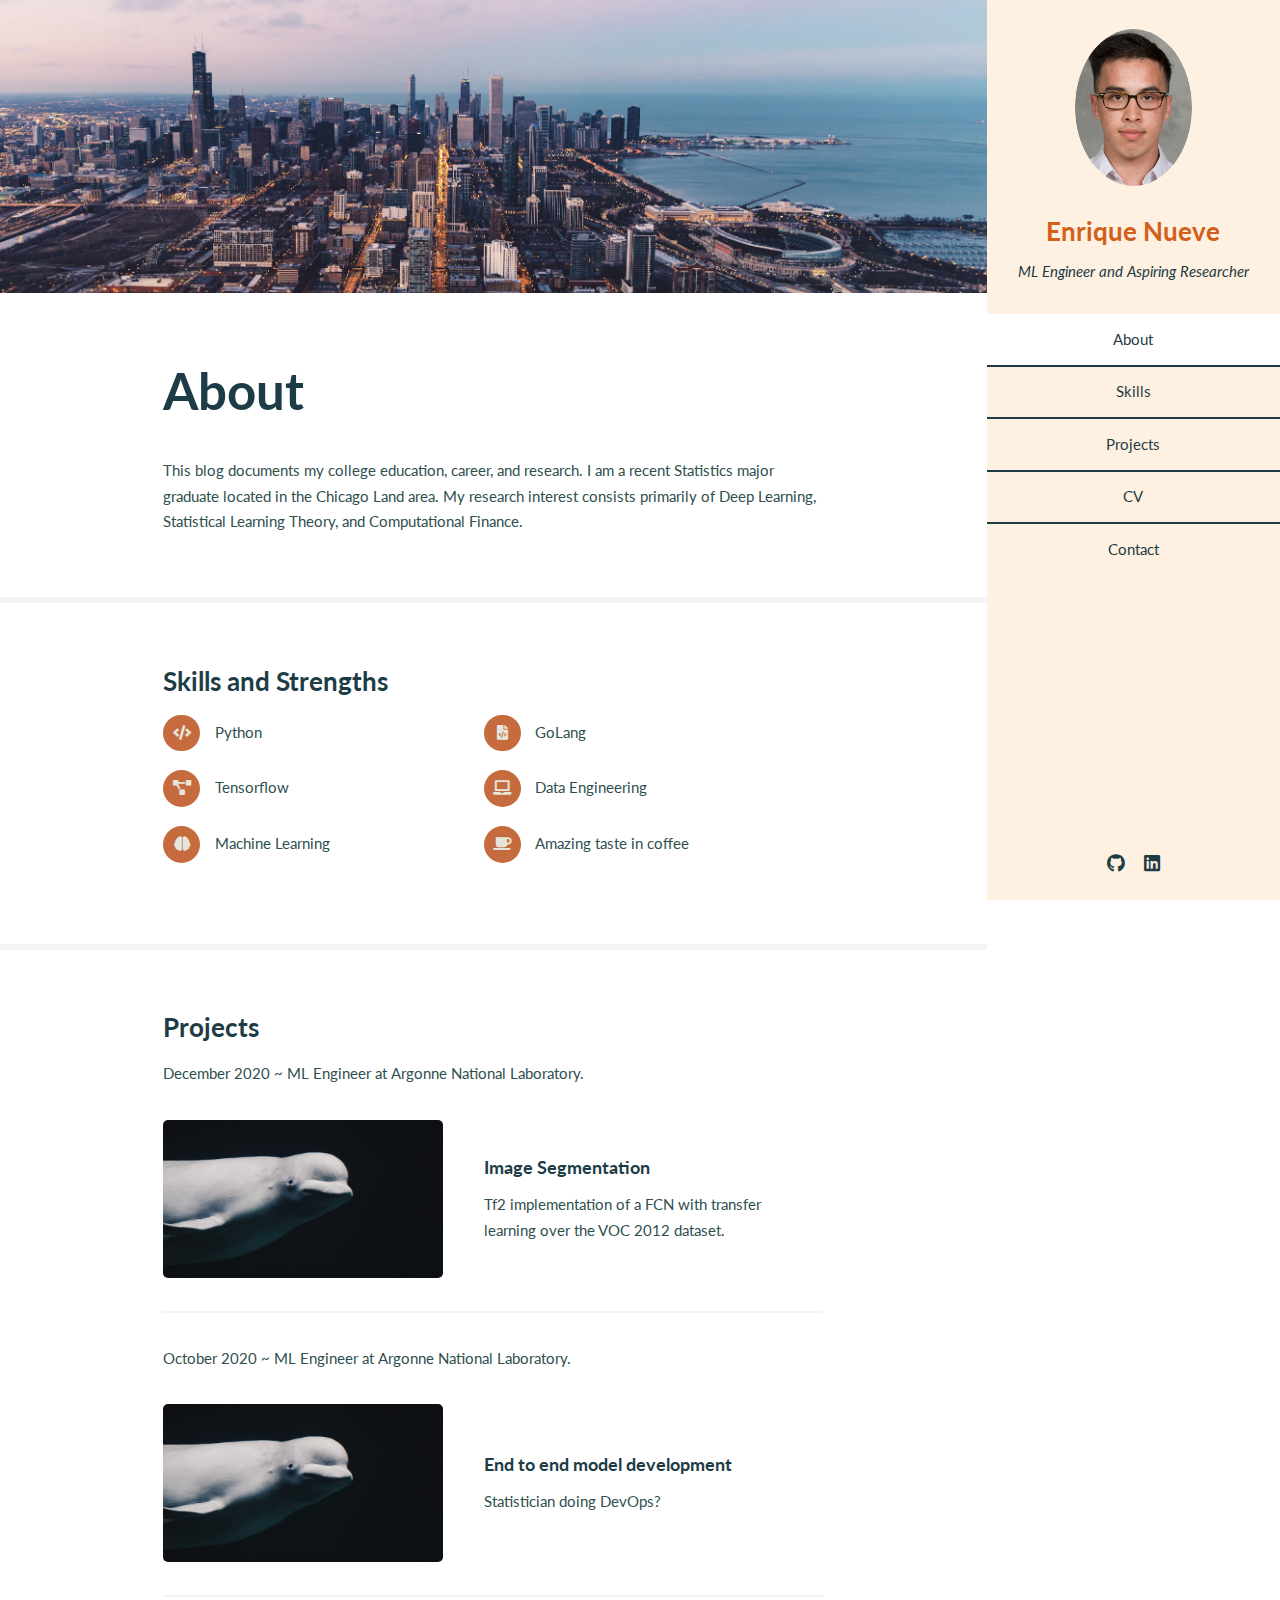
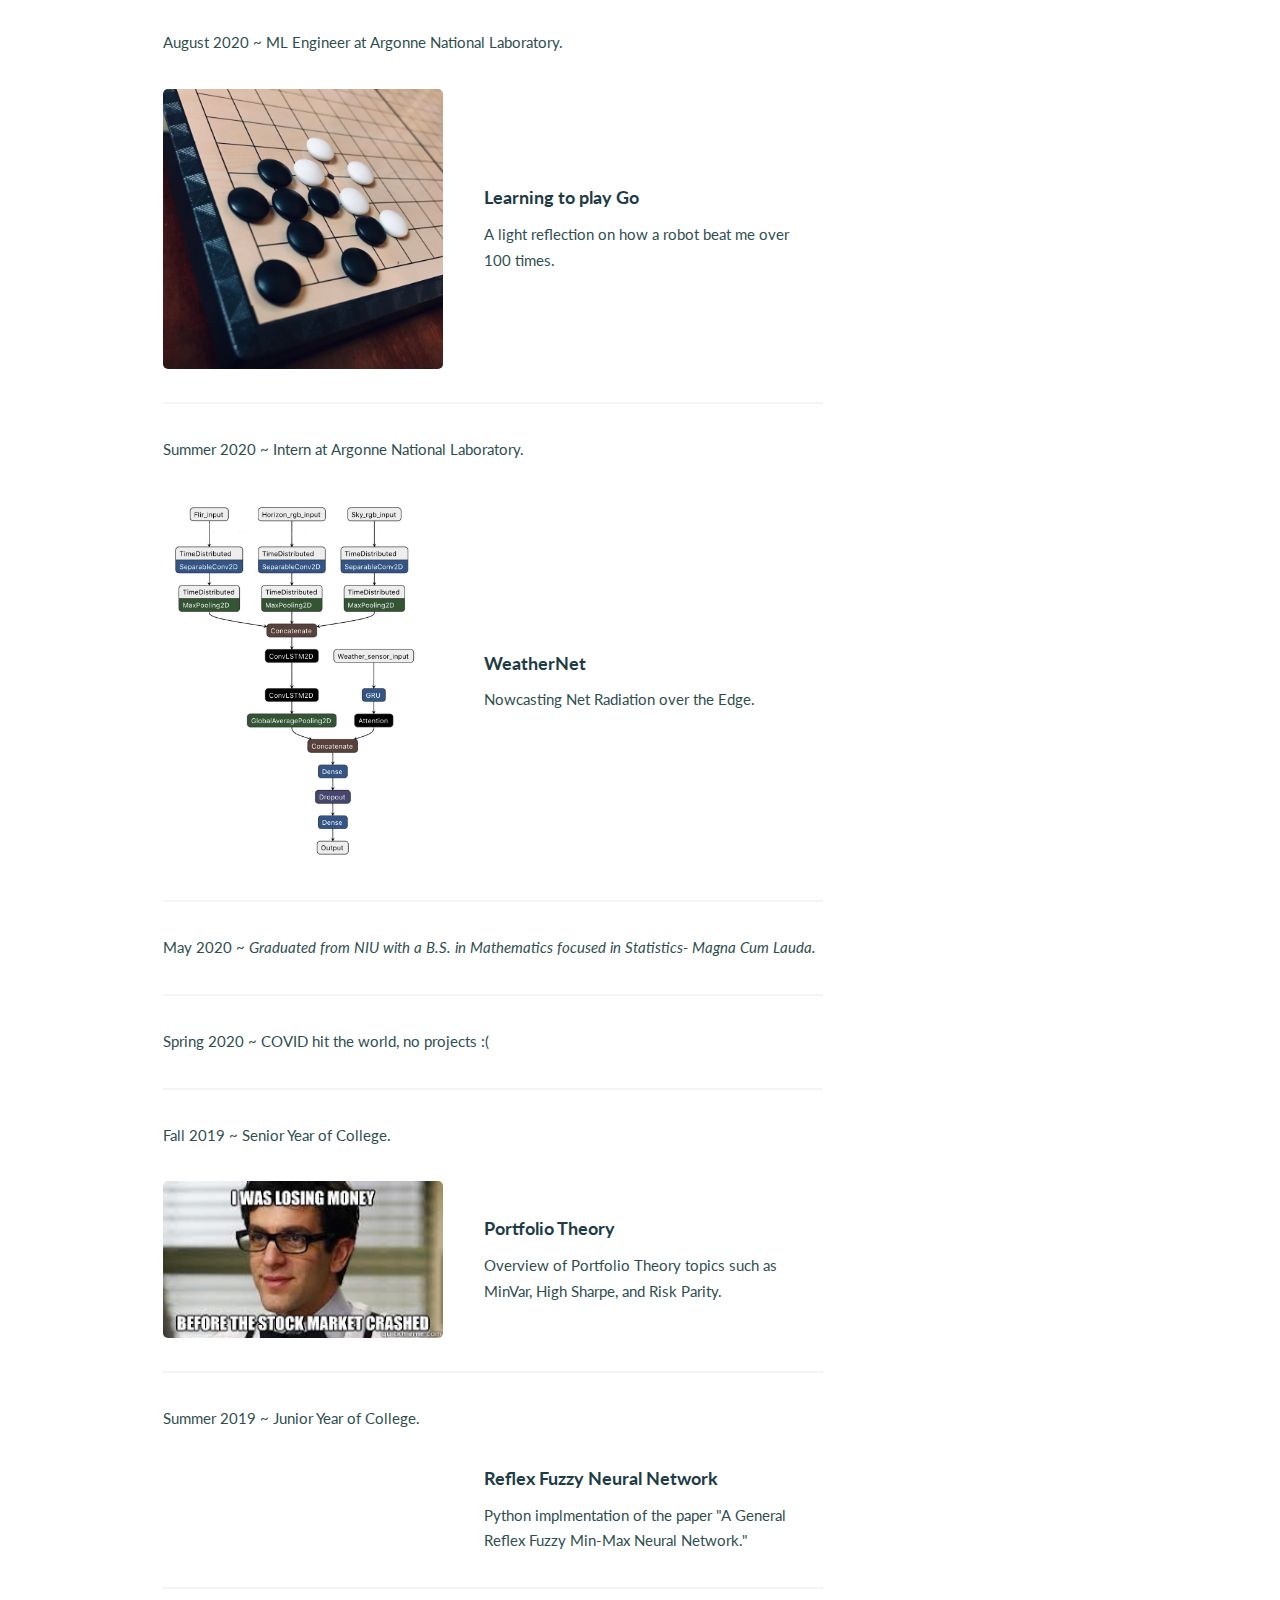
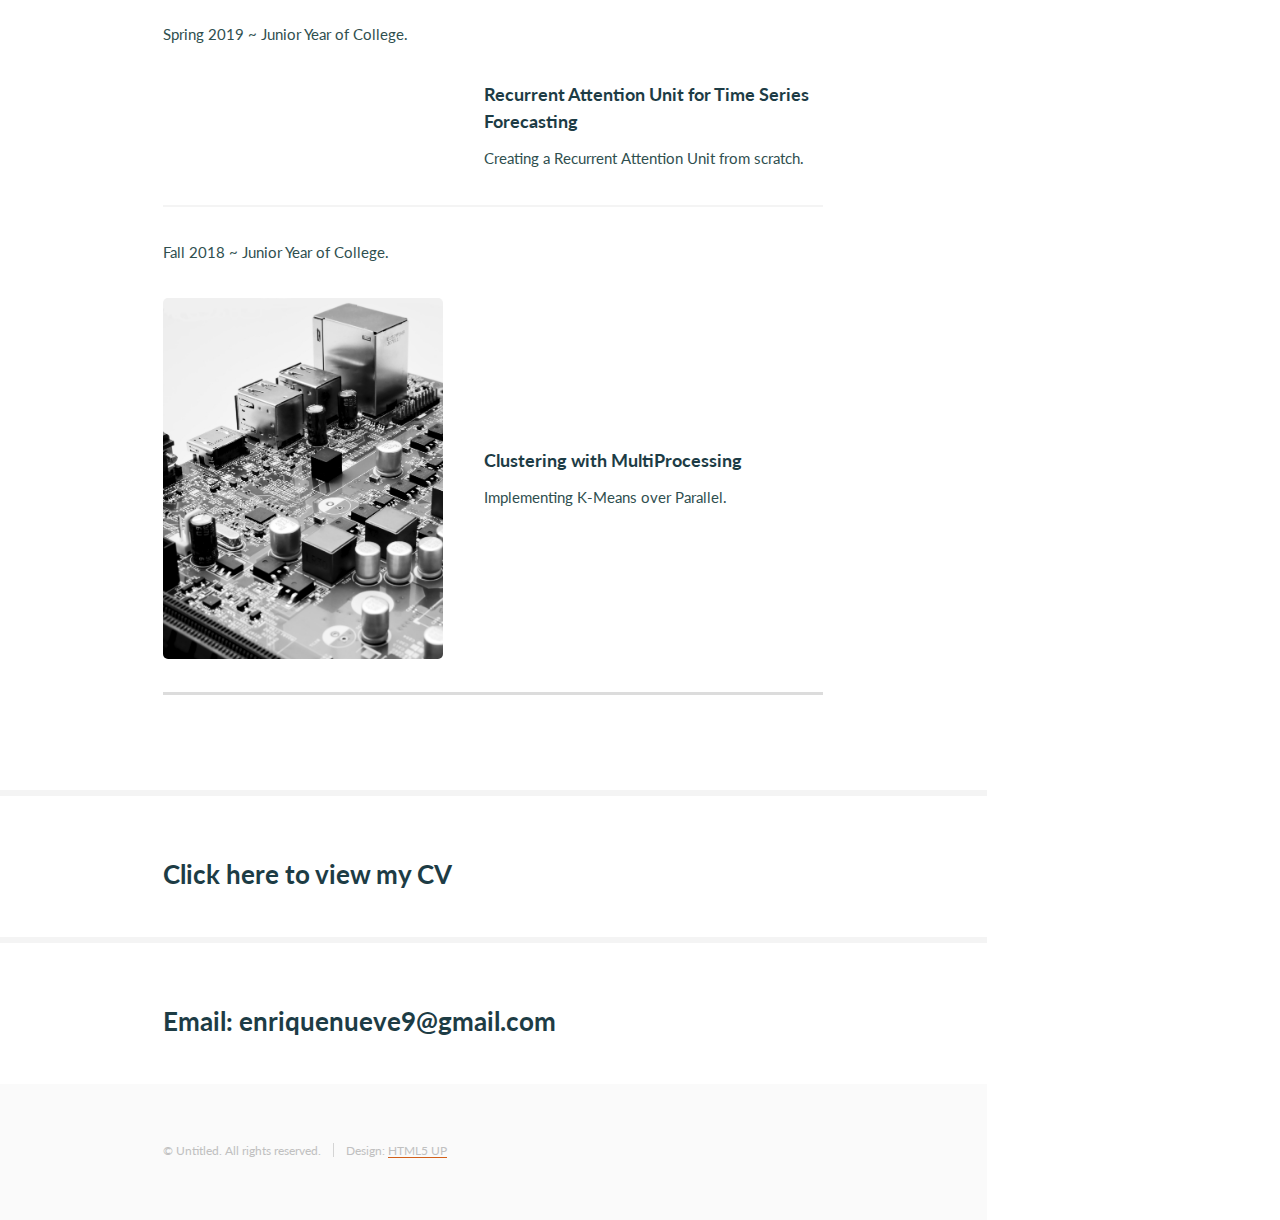
==== commit ae0c2179: "Add files via upload" ====
--- a/index.html
+++ b/index.html
@@ -83,6 +83,19 @@
 									<div class="features">
 										<article>
 
+											<p> December 2020 ~ ML Engineer at Argonne National Laboratory.</p>
+											<a href="ResNetFCN_blog.html" class="image"><img src="images/whale_docker.jpg" alt="" /></a>
+											<div class="inner">
+
+												<h4> <a href="ResNetFCN_blog.html" > Image Segmentation </a></h4>
+												<p>Tf2 implementation of a FCN with transfer learning over the VOC 2012 dataset.</p>
+											</div>
+
+											<hr />
+
+											<p></p>
+											<p></p>
+
 											<p> October 2020 ~ ML Engineer at Argonne National Laboratory.</p>
 											<a href="devops_blog.html" class="image"><img src="images/whale_docker.jpg" alt="" /></a>
 											<div class="inner">
@@ -115,7 +128,7 @@
 											<div class="inner">
 
 												<h4> <a href="weathernet_blog.html" > WeatherNet </a></h4>
-												<p>Nowcasting Net Radiation over the Edge</p>
+												<p>Nowcasting Net Radiation over the Edge.</p>
 											</div>
 
 											<hr />
@@ -213,6 +226,10 @@
 									</form>
 								</div>
 							</section>
+
+
+
+
 
 						<!-- Five -->
 						<!--
--- a/assets/css/main.css
+++ b/assets/css/main.css
@@ -89,7 +89,7 @@
 	}
 
 	body {
-		background: #fff;
+		background: #FFFAF0;
 	}
 
 		body.is-preload *, body.is-preload *:before, body.is-preload *:after {
@@ -104,7 +104,7 @@
 		}
 
 	body, input, select, textarea {
-		color: #888;
+		color: #2F4F4F;
 		font-family: "Lato", sans-serif;
 		font-size: 16pt;
 		font-weight: 400;
@@ -116,18 +116,18 @@
 		-webkit-transition: color 0.2s ease-in-out, border-color 0.2s ease-in-out;
 		-ms-transition: color 0.2s ease-in-out, border-color 0.2s ease-in-out;
 		transition: color 0.2s ease-in-out, border-color 0.2s ease-in-out;
-		border-bottom: solid 1px #e4e4e4;
+		border-bottom: solid 1px #d2601a;
 		color: inherit;
 		text-decoration: none;
 	}
 
 		a:hover {
 			border-bottom-color: transparent;
-			color: #4acaa8 !important;
+			color: #d2601a !important;
 		}
 
 	strong, b {
-		color: #777;
+		color: #1d3c45;
 		font-weight: 700;
 	}
 
@@ -140,7 +140,7 @@
 	}
 
 	h1, h2, h3, h4, h5, h6 {
-		color: #777;
+		color: #1d3c45;
 		font-weight: 700;
 		line-height: 1em;
 		margin: 0 0 0.5625em 0;
@@ -207,19 +207,20 @@
 	}
 
 	code {
-		background: #555;
+		background: #31343A;
 		border-radius: 5px;
-		color: #fff;
-		font-family: "Source Code Pro", monospace;
+		color: #e0dbd1;
+		font-family: "Consolas", monospace;
 		font-size: 0.9em;
 		margin: 0 0.25em;
 		padding: 0.25em 0.65em;
 	}
 
 	pre {
-		font-family: "Source Code Pro", monospace;
+		font-family: "Consolas", monospace;
 		font-size: 0.9em;
 		margin: 0 0 2.25em 0;
+		tab-size: 4;
 	}
 
 		pre code {
@@ -1765,7 +1766,7 @@
 	}
 
 	header p {
-		color: #aaa;
+		color: #ffd1e1;
 		position: relative;
 		margin: 0 0 1.6875em 0;
 	}
@@ -1791,12 +1792,12 @@
 	}
 
 	header.major h2 {
-		color: #4acaa8;
+		color: #1d3c45;
 		font-size: 3.5em;
 	}
 
 		header.major h2 + p {
-			color: #777;
+			color: #2F4F4F;
 			font-size: 1.75em;
 			font-weight: 700;
 			margin-top: -0.75em;
@@ -1998,7 +1999,7 @@
 
 	.box {
 		border-radius: 5px;
-		border: solid 2px #e4e4e4;
+		border: solid 2px #BDB76B;
 		margin-bottom: 2.25em;
 		padding: 1.5em;
 	}
@@ -2196,13 +2197,20 @@
 		.image.avatar {
 			border-radius: 100%;
 			overflow: hidden;
+			margin: auto;
 		}
 
 			.image.avatar img {
+				overflow: hidden;
 				border-radius: 100%;
-				display: block;
 				width: 100%;
-			}
+				margin: auto;
+			}
+
+			.image.circle img {
+    border-radius: 50%;
+    display: block;
+		}
 
 		.image.main {
 			display: block;
@@ -2408,9 +2416,9 @@
 			}
 
 			ul.feature-icons li:before {
-				background: #4acaa8;
+				background: #c66b3d;
 				border-radius: 100%;
-				color: #ffffff;
+				color: #e5e5dc;
 				display: block;
 				height: 2.5em;
 				left: 0;
@@ -2524,10 +2532,10 @@
 		-webkit-transition: background-color 0.2s ease-in-out, color 0.2s ease-in-out;
 		-ms-transition: background-color 0.2s ease-in-out, color 0.2s ease-in-out;
 		transition: background-color 0.2s ease-in-out, color 0.2s ease-in-out;
-		background-color: #989898;
+		background-color: #b4a284;
 		border-radius: 5px;
 		border: 0;
-		color: #ffffff !important;
+		color: #d2601a !important;
 		cursor: pointer;
 		display: inline-block;
 		font-weight: 700;
@@ -2543,15 +2551,15 @@
 		input[type="reset"]:hover,
 		input[type="button"]:hover,
 		.button:hover {
-			background-color: #a5a5a5;
-			color: #ffffff !important;
+			background-color: #BDB76B;
+			color: #d2601a  !important;
 		}
 
 		input[type="submit"]:active,
 		input[type="reset"]:active,
 		input[type="button"]:active,
 		.button:active {
-			background-color: #8b8b8b;
+			background-color: #BDB76B
 		}
 
 		input[type="submit"].icon,
@@ -2594,52 +2602,52 @@
 		input[type="button"].alt,
 		.button.alt {
 			background-color: transparent;
-			box-shadow: inset 0 0 0 2px #e4e4e4;
-			color: #777 !important;
+			box-shadow: inset 0 0 0 2px #d2601a ;
+			color: #d2601a  !important;
 		}
 
 			input[type="submit"].alt:hover,
 			input[type="reset"].alt:hover,
 			input[type="button"].alt:hover,
 			.button.alt:hover {
-				background-color: #f4f4f4;
-				color: #777 !important;
+				background-color: #BDB76B;
+				color: #d2601a  !important;
 			}
 
 			input[type="submit"].alt:active,
 			input[type="reset"].alt:active,
 			input[type="button"].alt:active,
 			.button.alt:active {
-				background-color: #eaeaea;
+				background-color: #BDB76B;
 			}
 
 			input[type="submit"].alt.icon:before,
 			input[type="reset"].alt.icon:before,
 			input[type="button"].alt.icon:before,
 			.button.alt.icon:before {
-				color: #aaa;
+				color: #d2601a ;
 			}
 
 		input[type="submit"].primary,
 		input[type="reset"].primary,
 		input[type="button"].primary,
 		.button.primary {
-			background-color: #4acaa8;
-			color: #ffffff !important;
+			background-color: #BDB76B;
+			color: #d2601a  !important;
 		}
 
 			input[type="submit"].primary:hover,
 			input[type="reset"].primary:hover,
 			input[type="button"].primary:hover,
 			.button.primary:hover {
-				background-color: #5ed0b1;
+				background-color: #BDB76B;
 			}
 
 			input[type="submit"].primary:active,
 			input[type="reset"].primary:active,
 			input[type="button"].primary:active,
 			.button.primary:active {
-				background-color: #39c29d;
+				background-color: #BDB76B;
 			}
 
 		input[type="submit"].disabled, input[type="submit"]:disabled,
@@ -2649,9 +2657,9 @@
 		input[type="button"]:disabled,
 		.button.disabled,
 		.button:disabled {
-			background-color: #888 !important;
+			background-color: #BDB76B !important;
 			box-shadow: inset 0 -0.15em 0 0 rgba(0, 0, 0, 0.15);
-			color: #fff !important;
+			color: #d2601a f !important;
 			cursor: default;
 			opacity: 0.25;
 		}
@@ -2659,7 +2667,7 @@
 /* Features */
 
 	.features article {
-		border-top: solid 3px #f4f4f4;
+		border-top: solid 3px #DCDCDC;
 		margin-bottom: 2.25em;
 		padding-top: 2.25em;
 	}
@@ -2706,8 +2714,8 @@
 		-webkit-justify-content: space-between;
 		-ms-justify-content: space-between;
 		justify-content: space-between;
-		background: #4acaa8;
-		color: #d2f2e9;
+		background: #fff1e1;
+		color: #d2601a ;
 		height: 100%;
 		overflow-y: auto;
 		position: fixed;
@@ -2718,23 +2726,23 @@
 	}
 
 		#header h1, #header h2, #header h3, #header h4, #header h5, #header h6 {
-			color: #ffffff;
+			color: #d2601a ;
 		}
 
 			#header h1 a, #header h2 a, #header h3 a, #header h4 a, #header h5 a, #header h6 a {
-				color: #ffffff;
+				color: #d2601a ;
 			}
 
 		#header header p {
-			color: #b7eadc;
+			color: #d2601a;
 		}
 
 		#header a {
-			color: #d2f2e9;
+			color: #d2601a;
 		}
 
 			#header a:hover {
-				color: #ffffff !important;
+				color: #d2601a  !important;
 			}
 
 		#header > header {
@@ -2757,7 +2765,7 @@
 			}
 
 			#header > header p {
-				color: #d2f2e9;
+				color: #1d3c45;
 				font-style: italic;
 				margin: 1em 0 0 0;
 			}
@@ -2778,7 +2786,7 @@
 			}
 
 				#header > footer .icons li a {
-					color: #b7eadc;
+					color: #1d3c45;
 				}
 
 		#header > nav {
@@ -2795,7 +2803,7 @@
 			}
 
 				#header > nav ul li {
-					border-top: solid 2px #5ccfb1;
+					border-top: solid 2px #1d3c45;
 					display: block;
 					padding: 0;
 				}
@@ -2806,7 +2814,7 @@
 						-ms-transition: none;
 						transition: none;
 						border: 0;
-						color: #ffffff !important;
+						color: #1d3c45 !important;
 						display: block;
 						padding: 0.85em 0;
 						text-decoration: none;
@@ -2814,7 +2822,7 @@
 
 						#header > nav ul li a.active {
 							background: #fff;
-							color: #4acaa8 !important;
+							color: #1d3c45 !important;
 						}
 
 					#header > nav ul li:first-child {
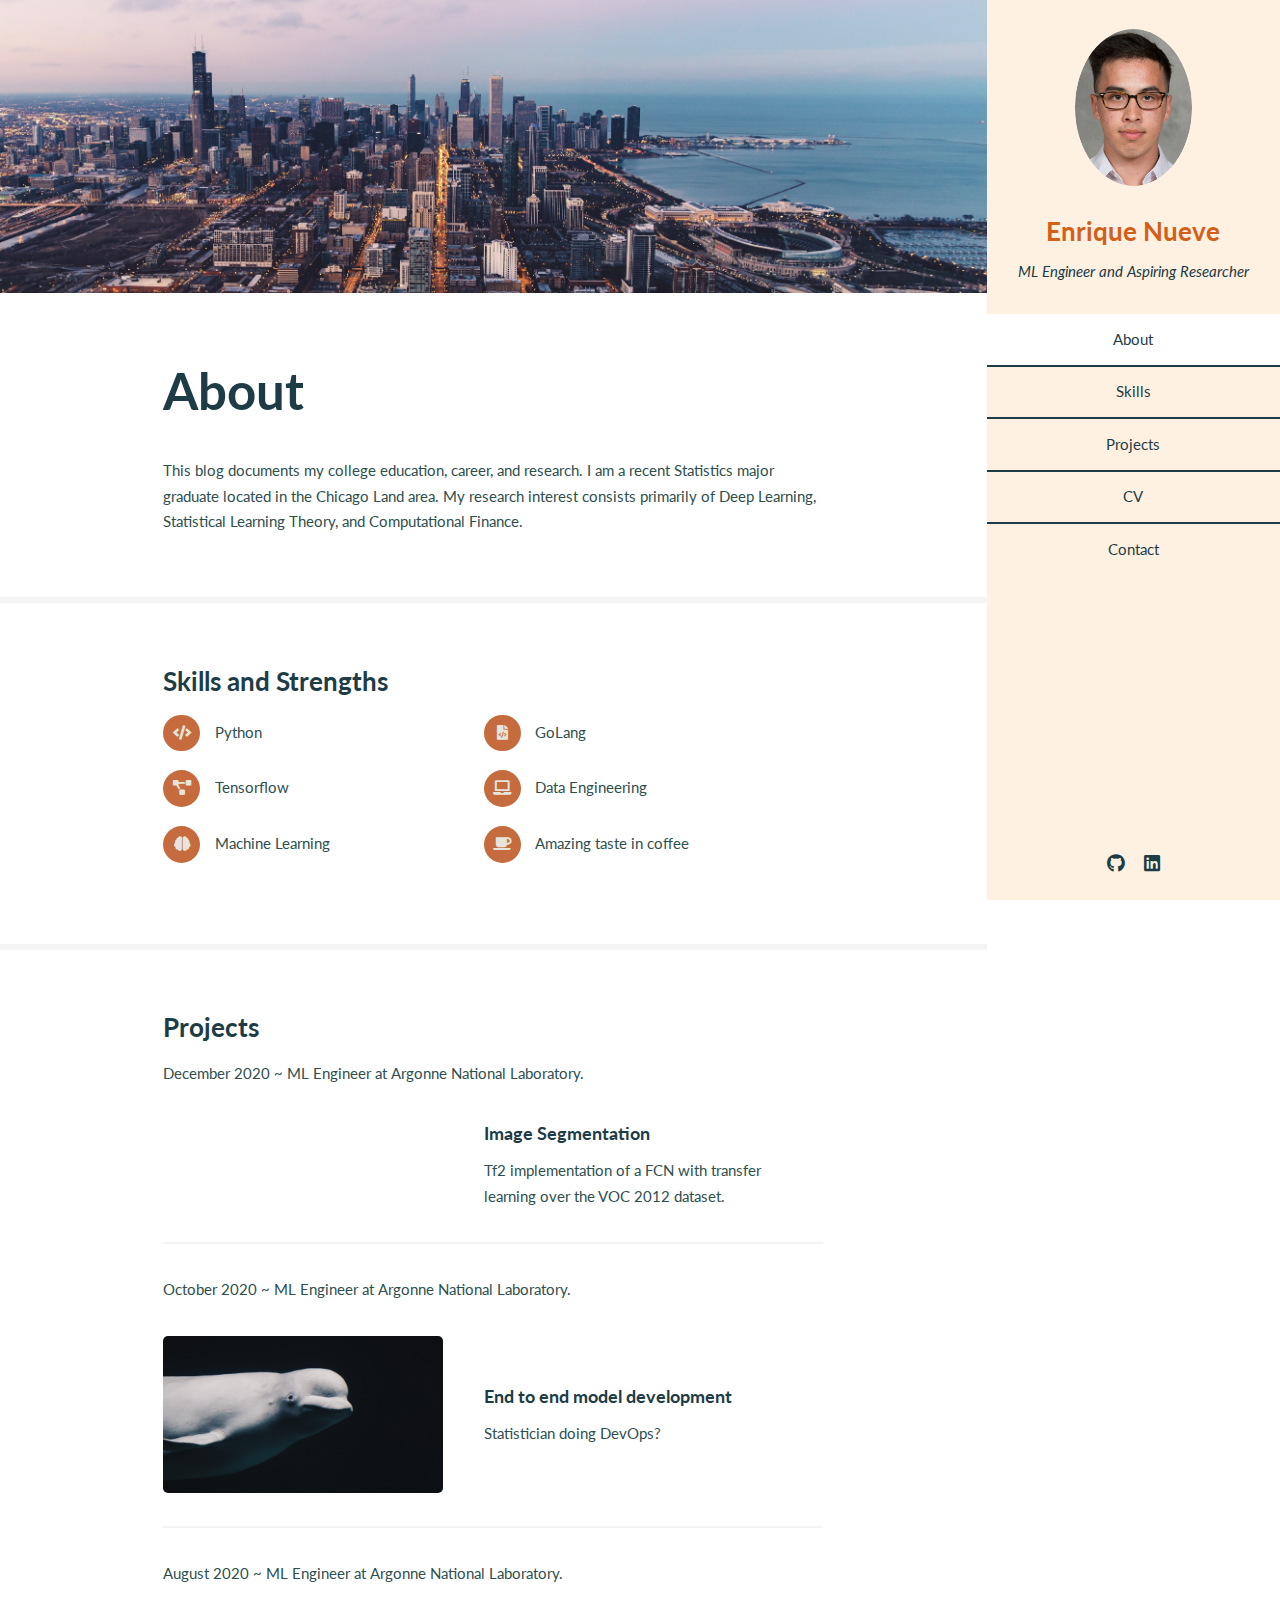
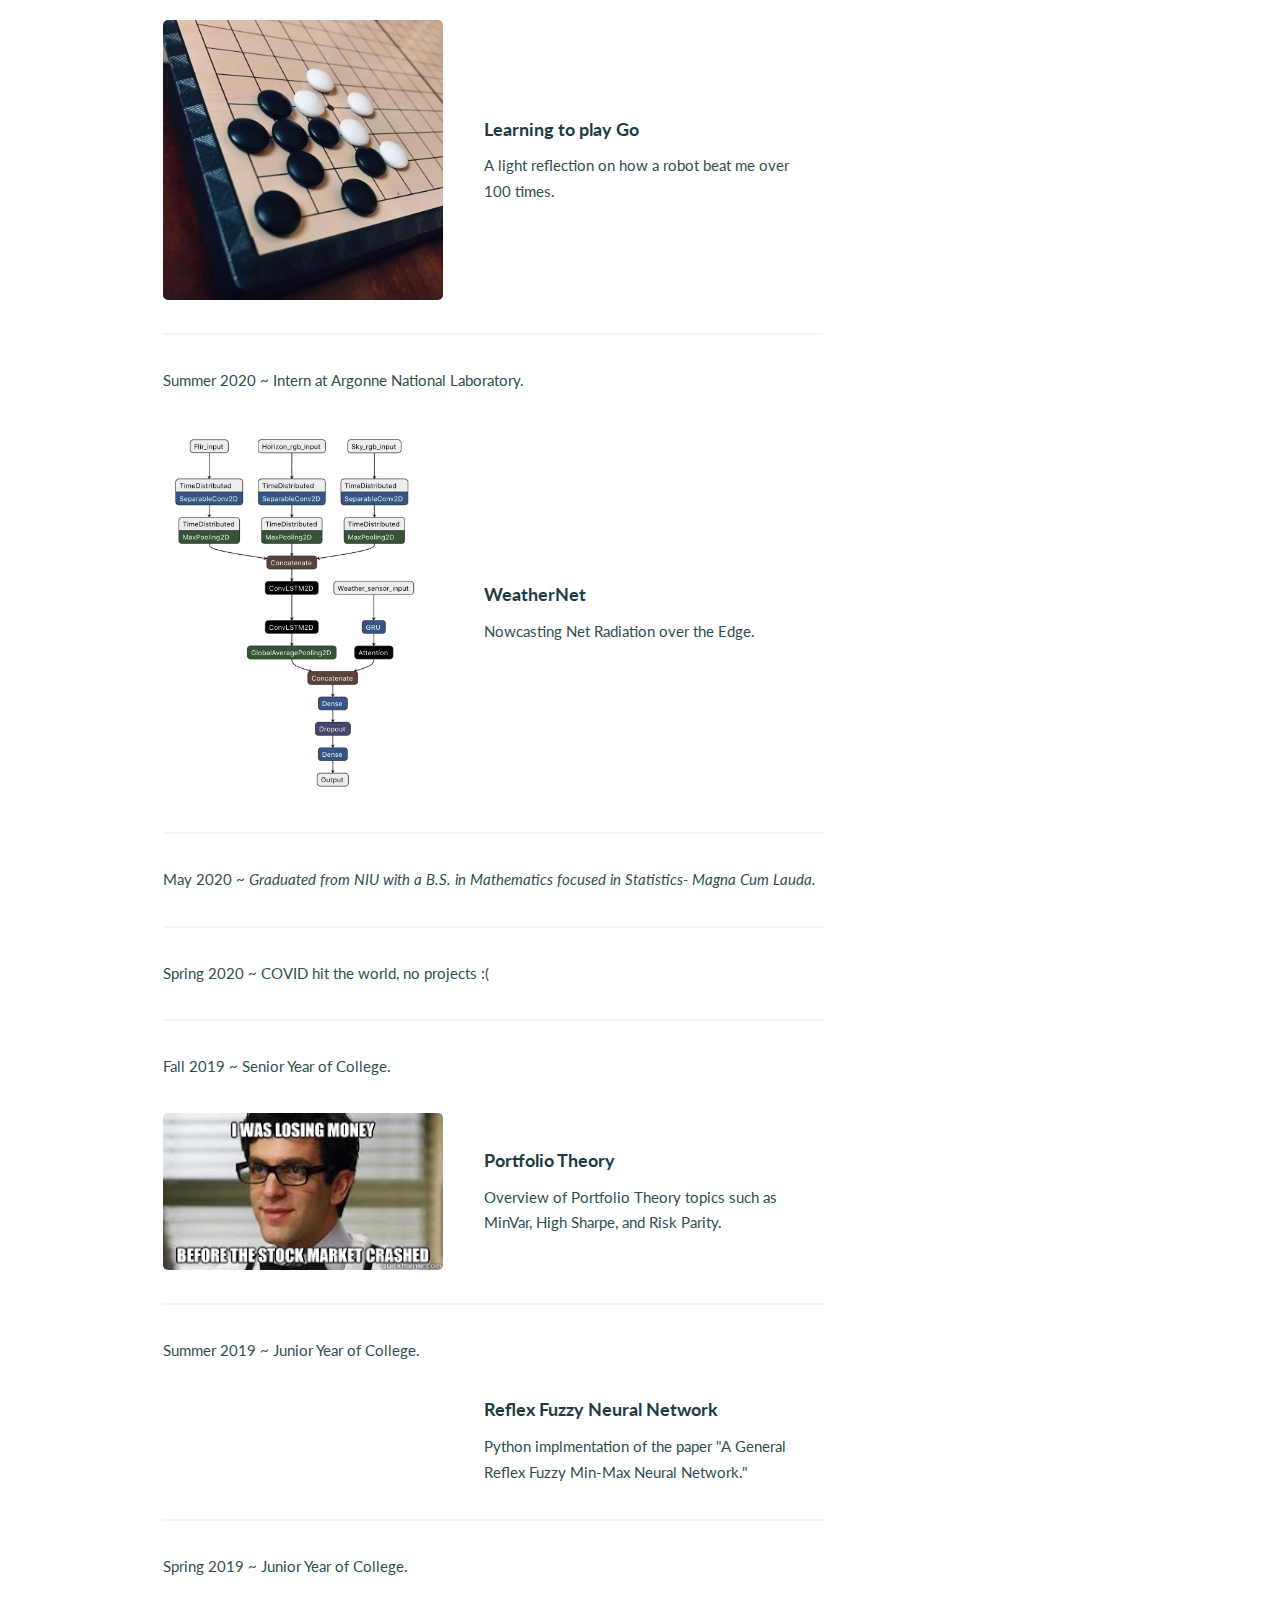
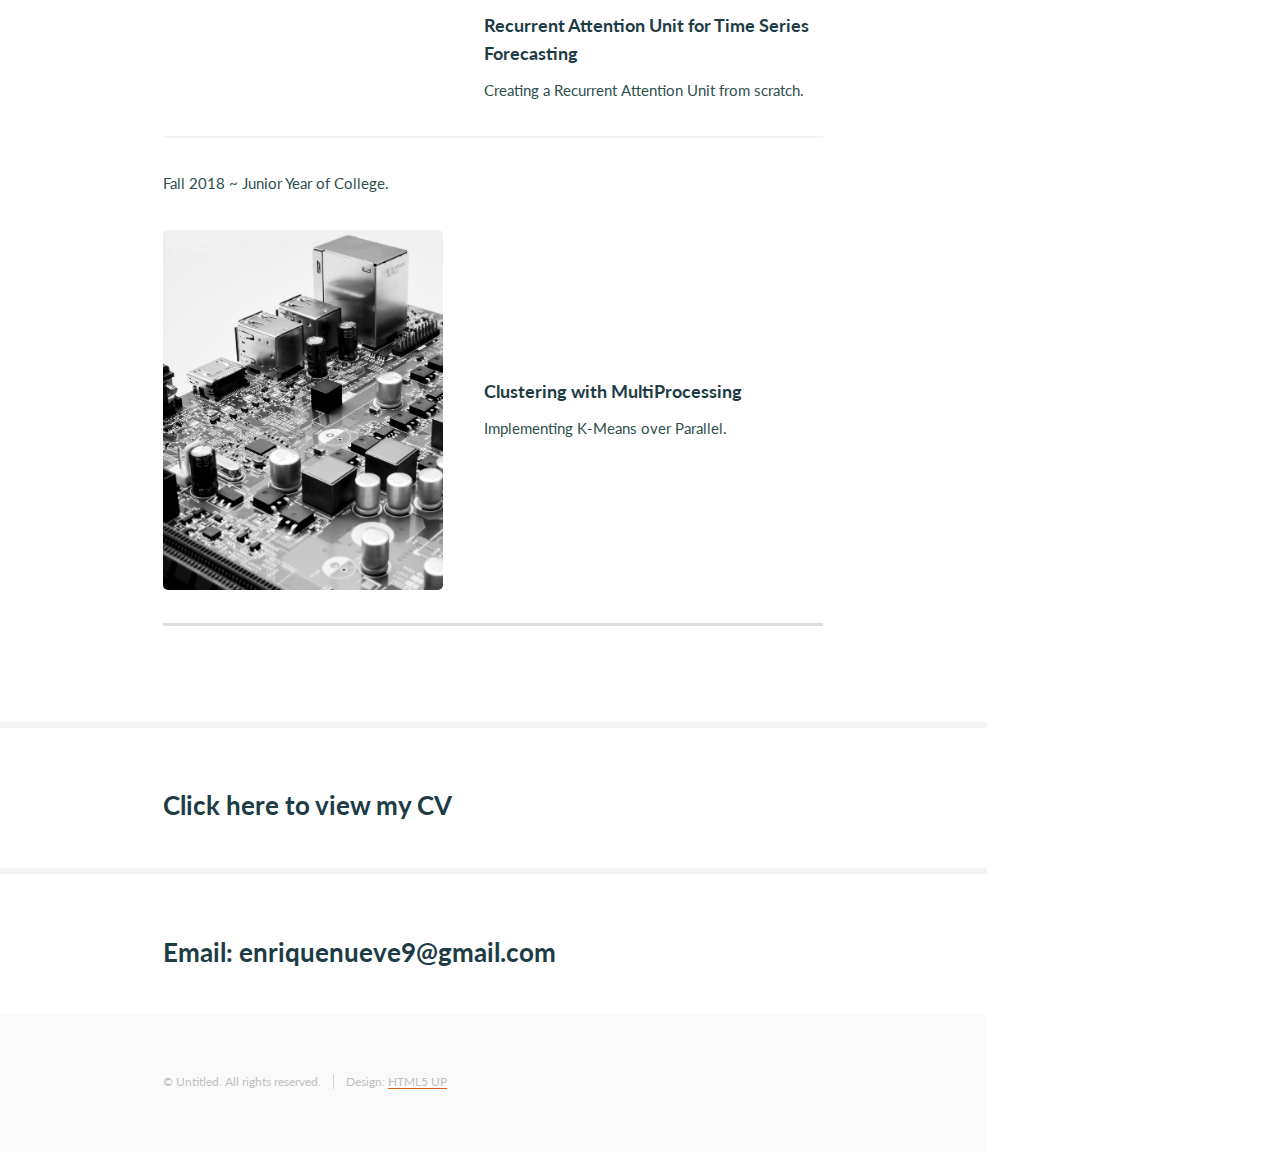
==== commit b5f459b2: "Add files via upload" ====
--- a/index.html
+++ b/index.html
@@ -84,7 +84,7 @@
 										<article>
 
 											<p> December 2020 ~ ML Engineer at Argonne National Laboratory.</p>
-											<a href="ResNetFCN_blog.html" class="image"><img src="images/whale_docker.jpg" alt="" /></a>
+											<a href="ResNetFCN_blog.html" class="image"><img src="images/resnetfcn_banner.jpg" alt="" /></a>
 											<div class="inner">
 
 												<h4> <a href="ResNetFCN_blog.html" > Image Segmentation </a></h4>
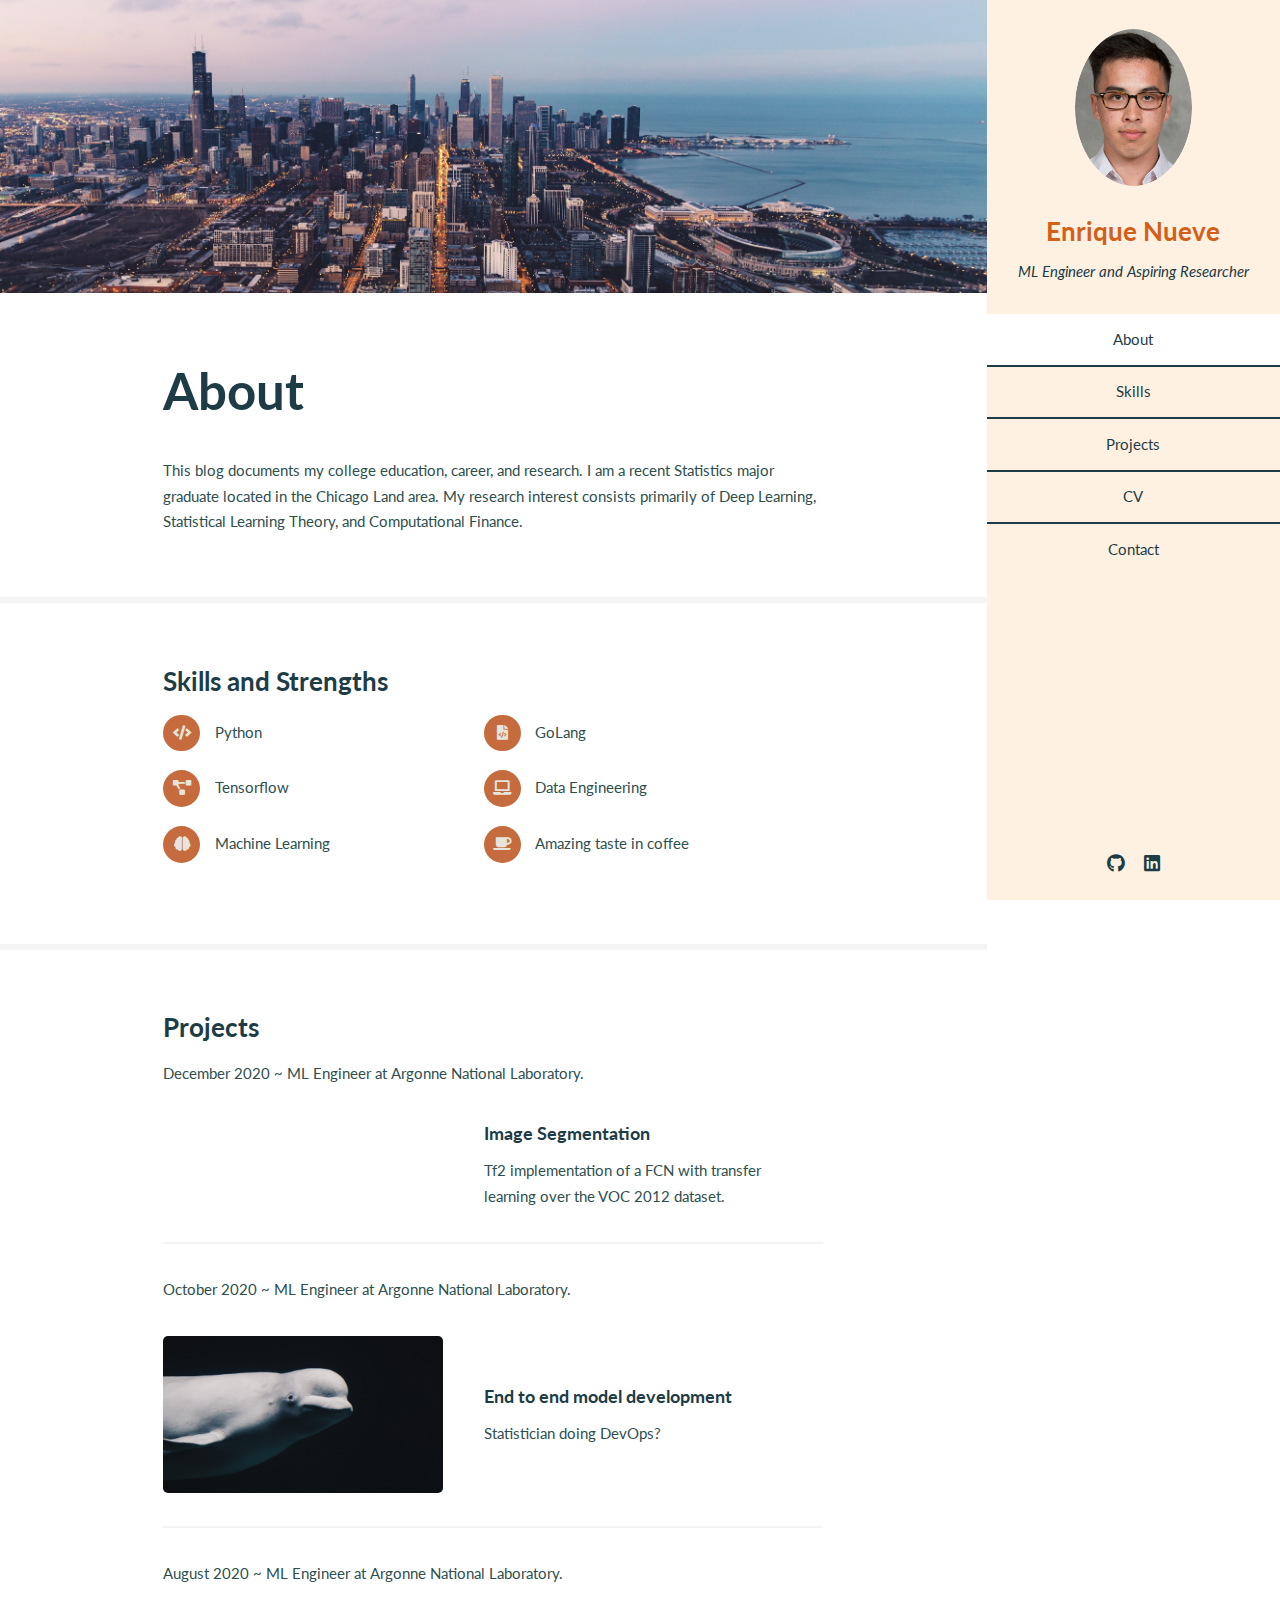
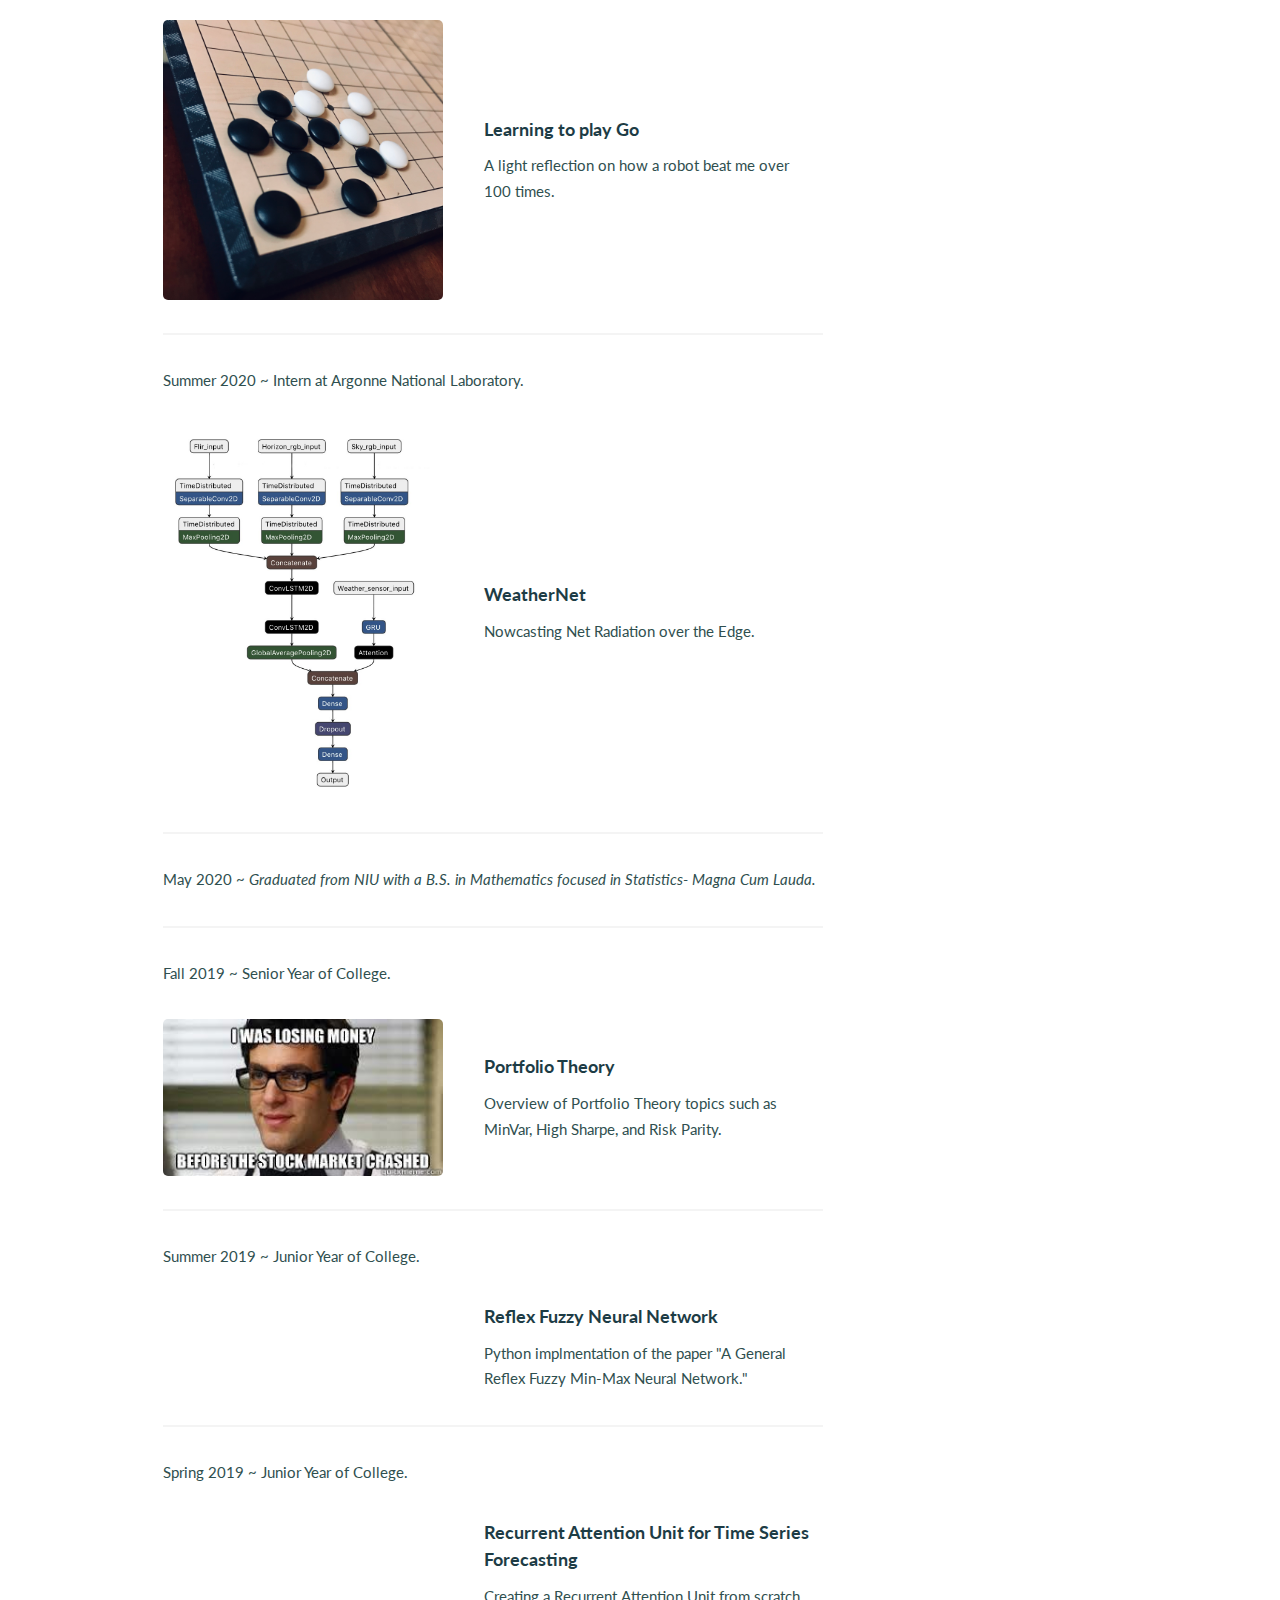
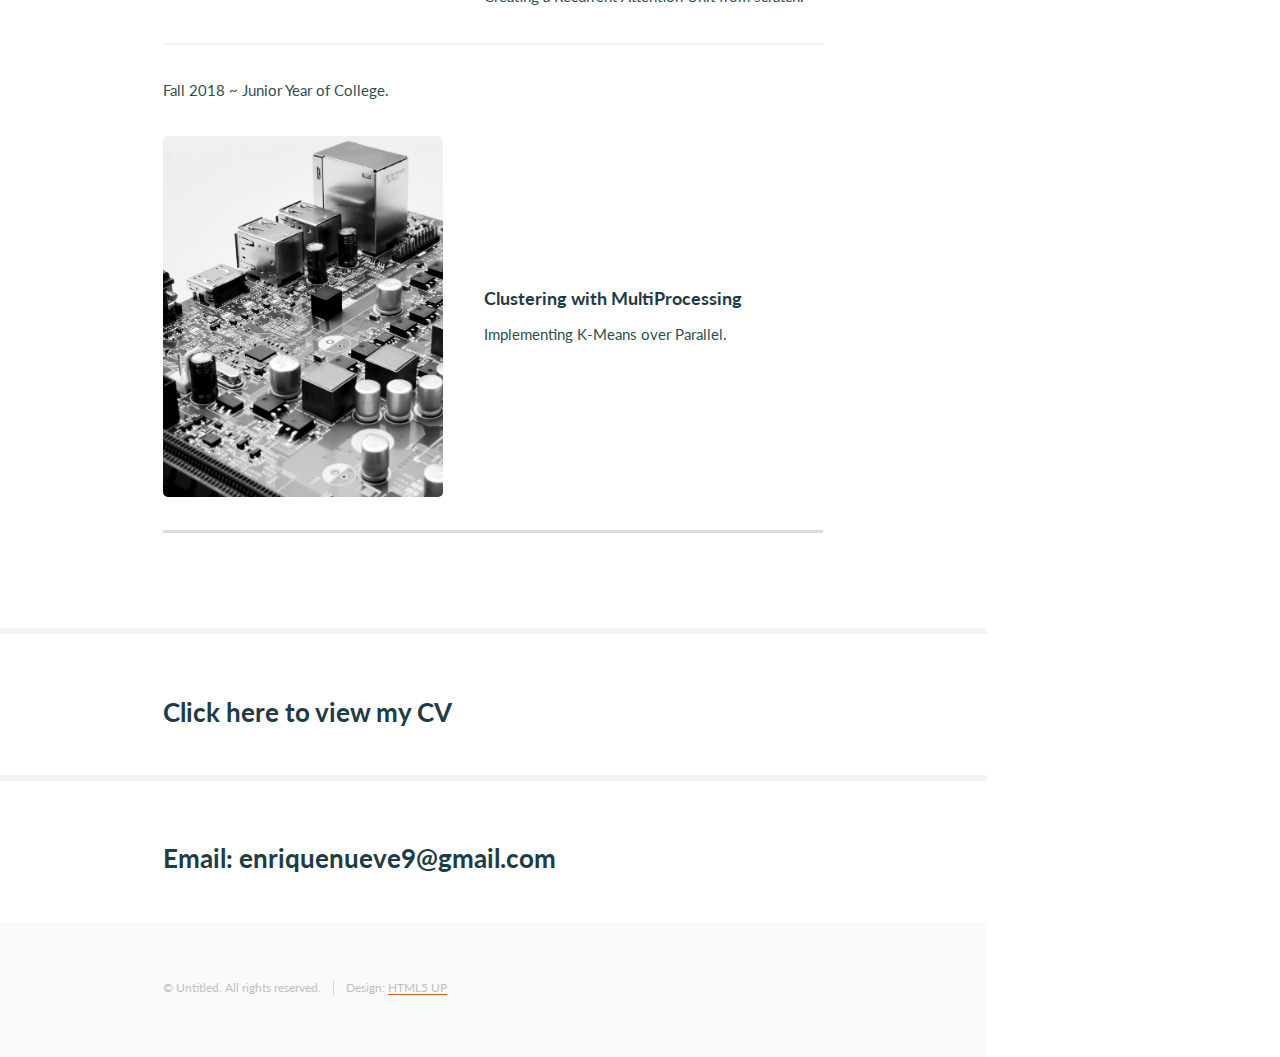
==== commit 37557a51: "Add files via upload" ====
--- a/index.html
+++ b/index.html
@@ -140,14 +140,6 @@
 
 											<p>May 2020 ~ <i>Graduated from NIU with a B.S. in Mathematics focused in Statistics- Magna Cum Lauda.</i></p>
 
-											<hr />
-
-
-											<p></p>
-											<p></p>
-
-
-											<p> Spring 2020 ~ COVID hit the world, no projects :( </p>
 											<hr />
 
 
--- a/assets/css/main.css
+++ b/assets/css/main.css
@@ -3090,7 +3090,7 @@
 					}
 
 					#titleBar .toggle:before {
-						background: #4acaa8;
+						background: #d2601a;
 						color: #ffffff;
 						content: '\f0c9';
 						display: block;
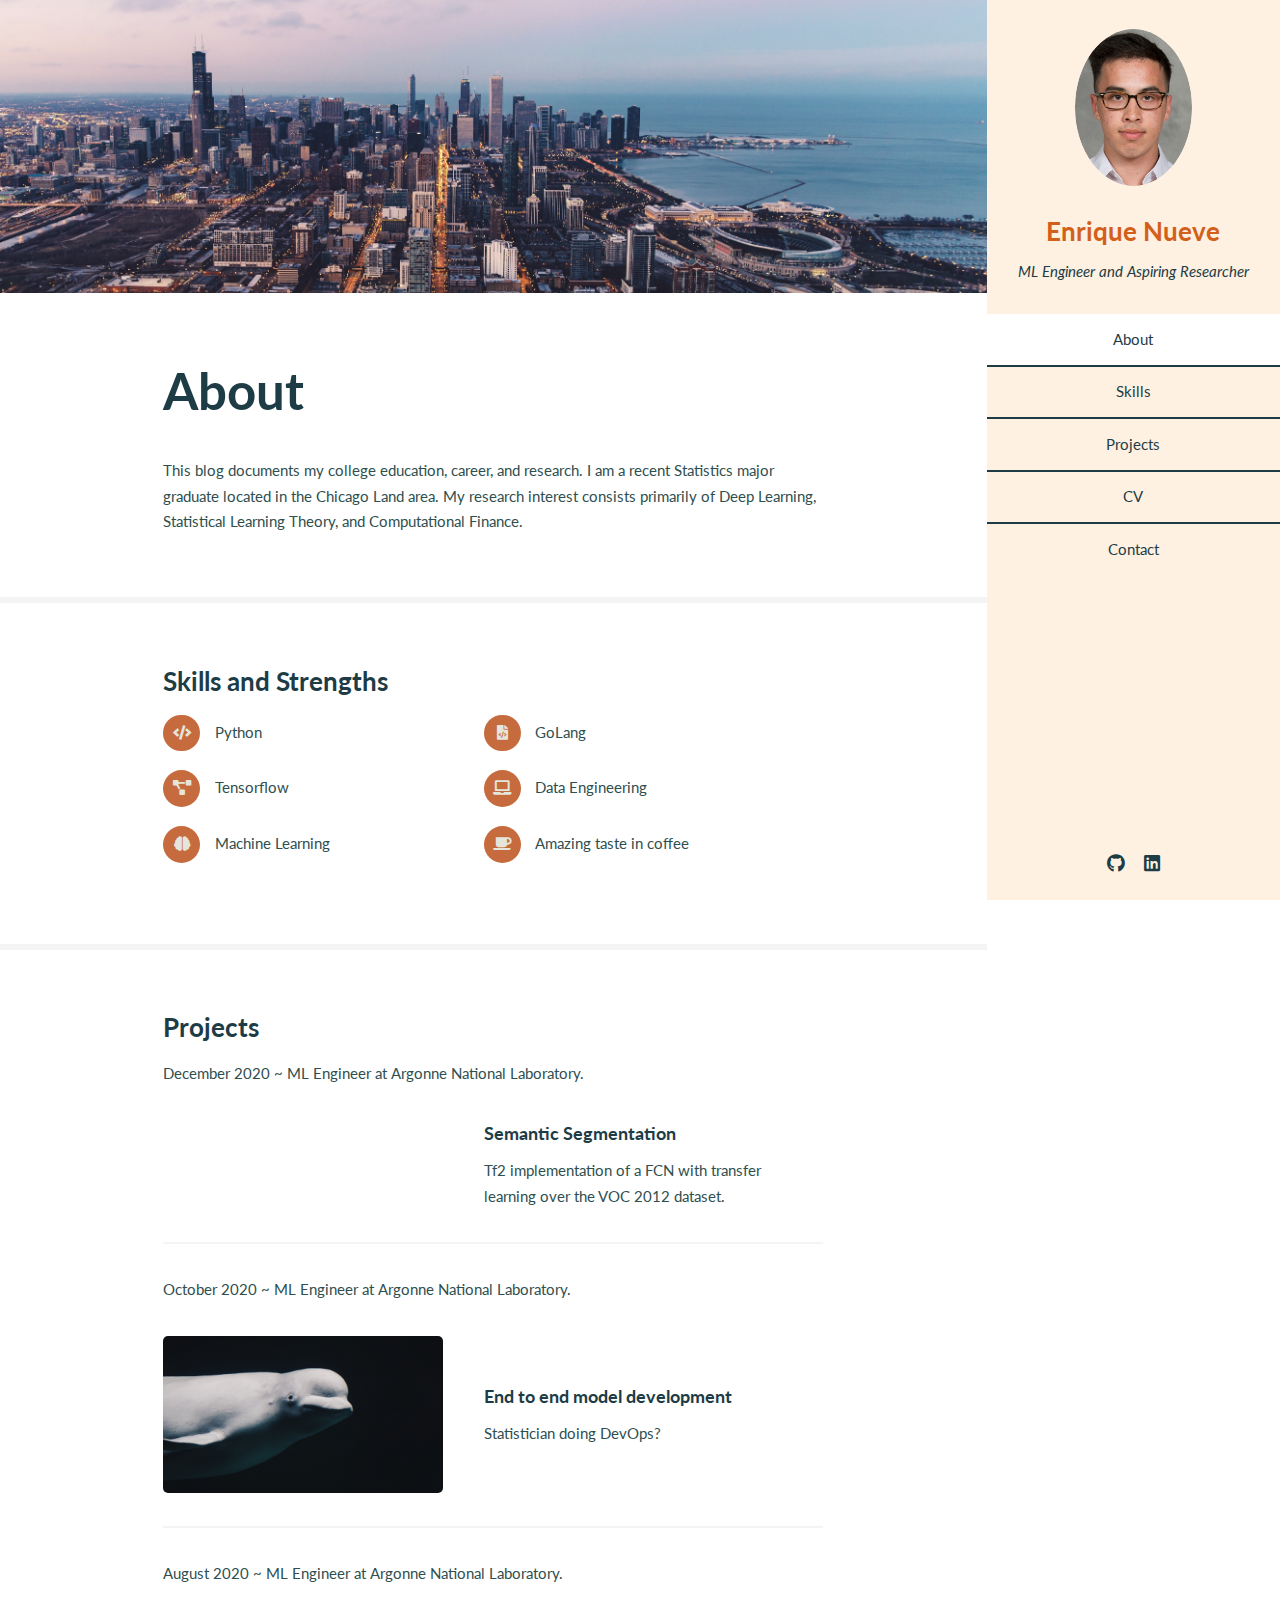
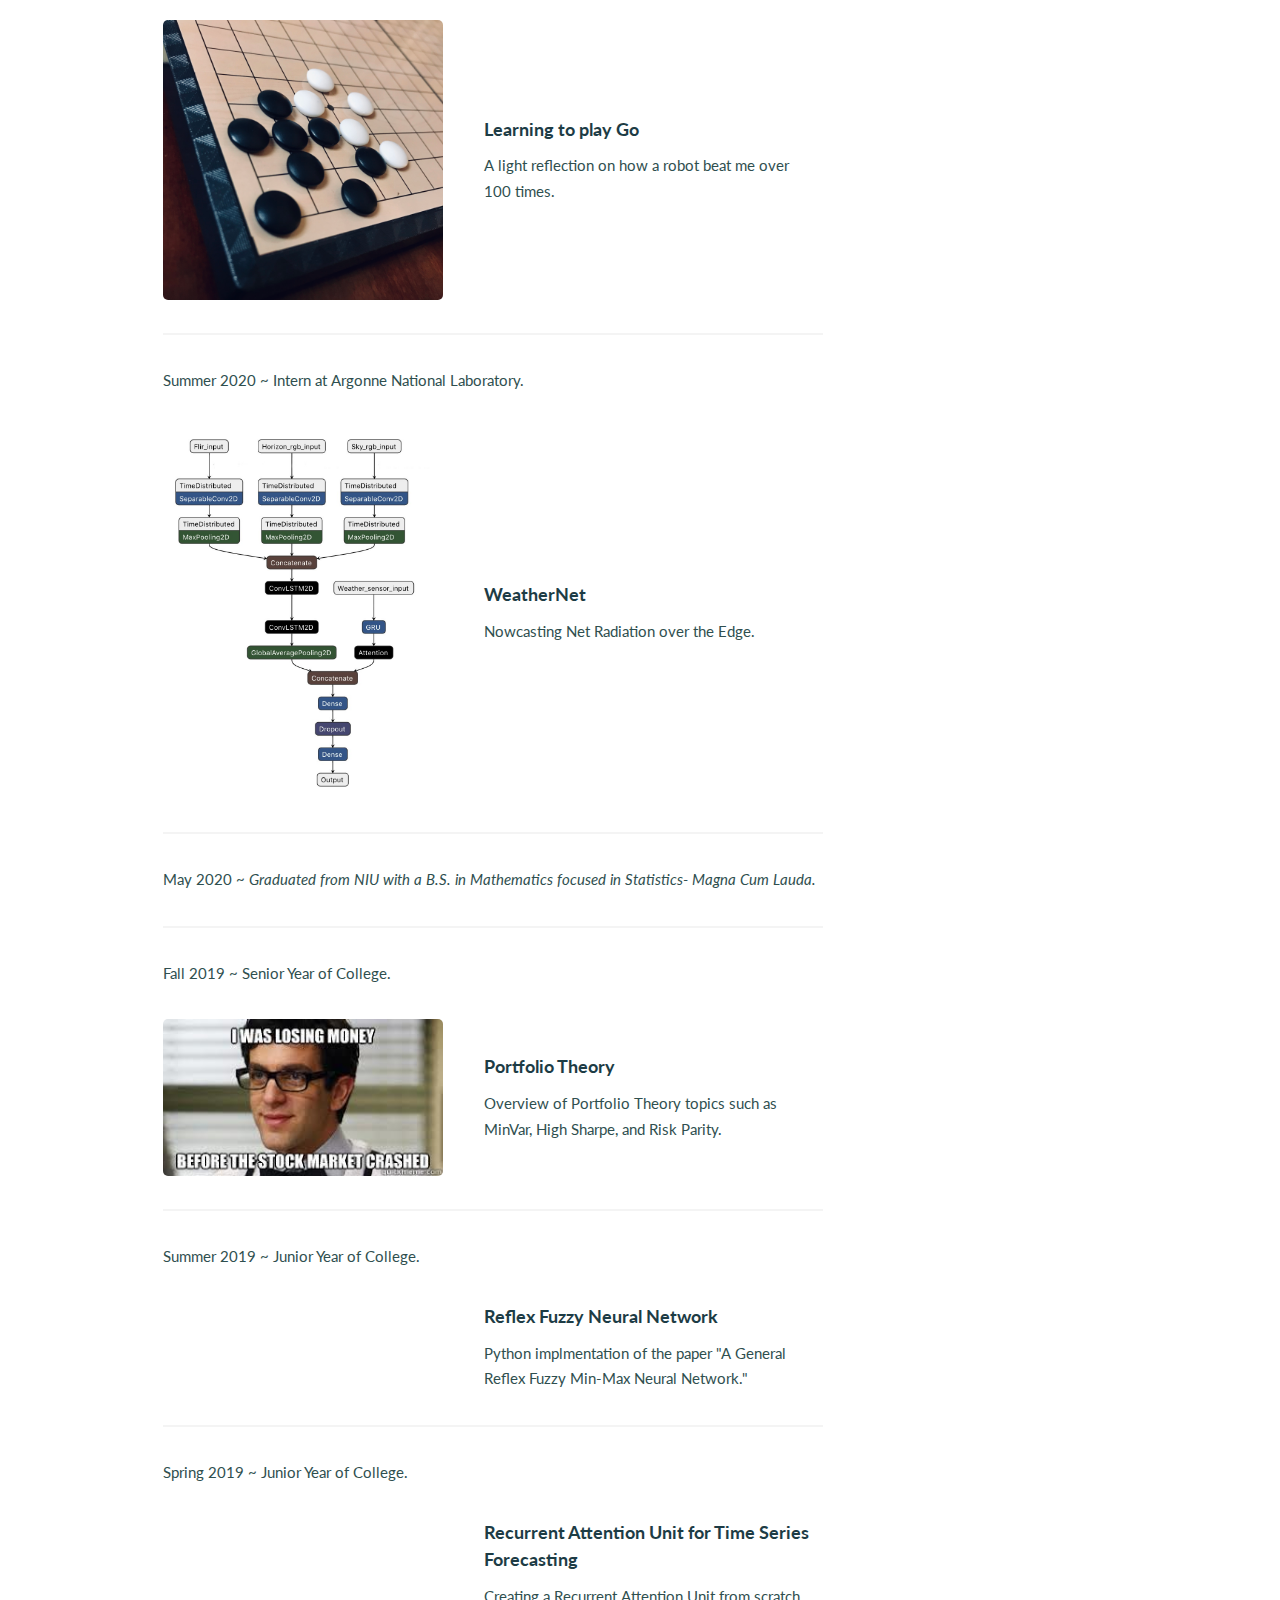
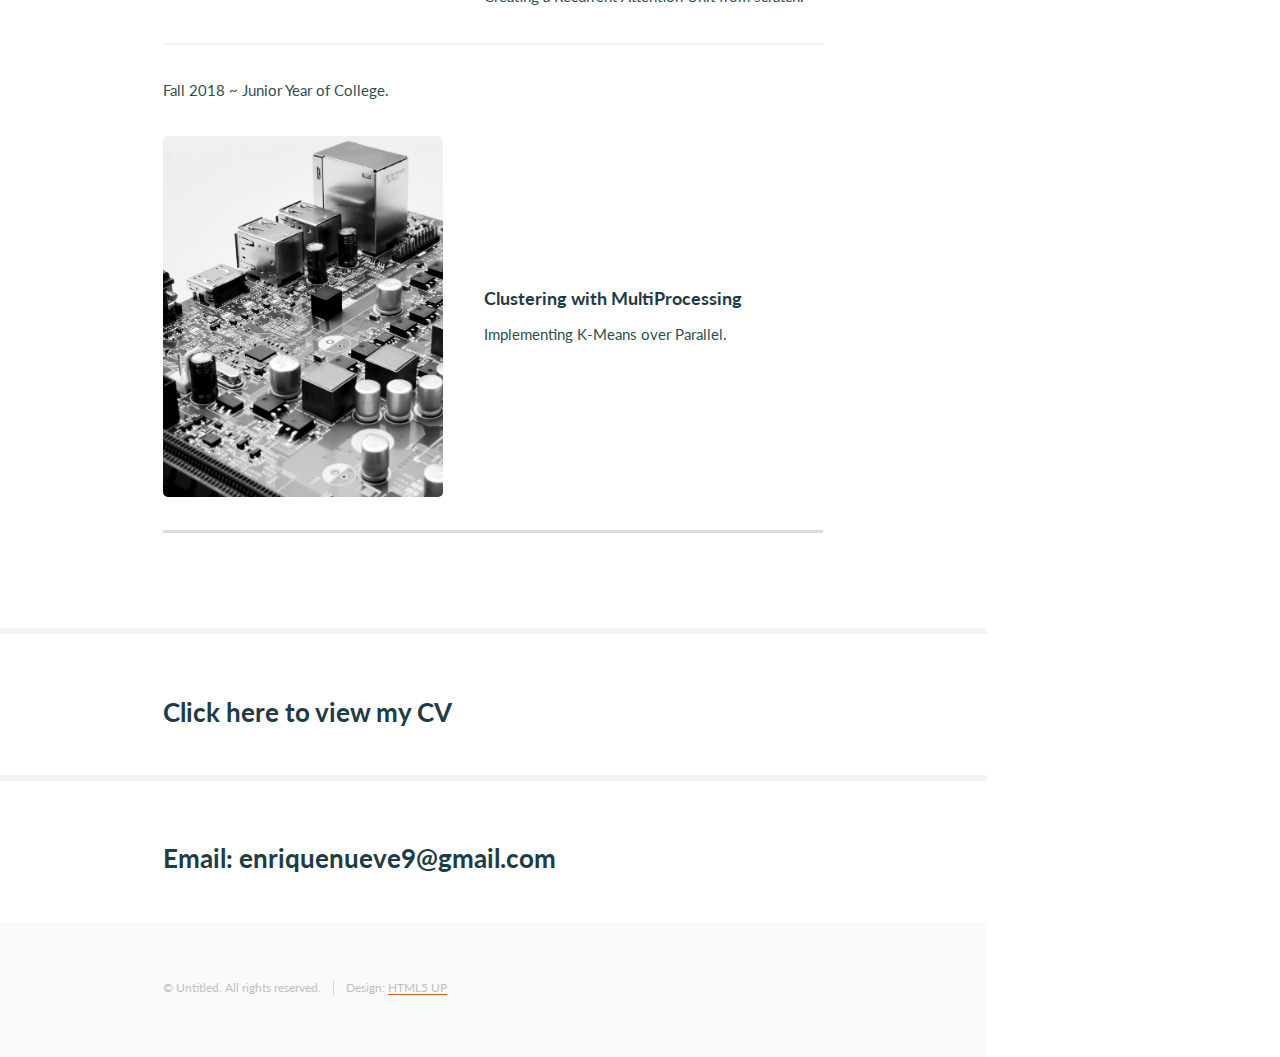
==== commit e6093e34: "Add files via upload" ====
--- a/index.html
+++ b/index.html
@@ -87,7 +87,7 @@
 											<a href="ResNetFCN_blog.html" class="image"><img src="images/resnetfcn_banner.jpg" alt="" /></a>
 											<div class="inner">
 
-												<h4> <a href="ResNetFCN_blog.html" > Image Segmentation </a></h4>
+												<h4> <a href="ResNetFCN_blog.html" > Semantic Segmentation </a></h4>
 												<p>Tf2 implementation of a FCN with transfer learning over the VOC 2012 dataset.</p>
 											</div>
 
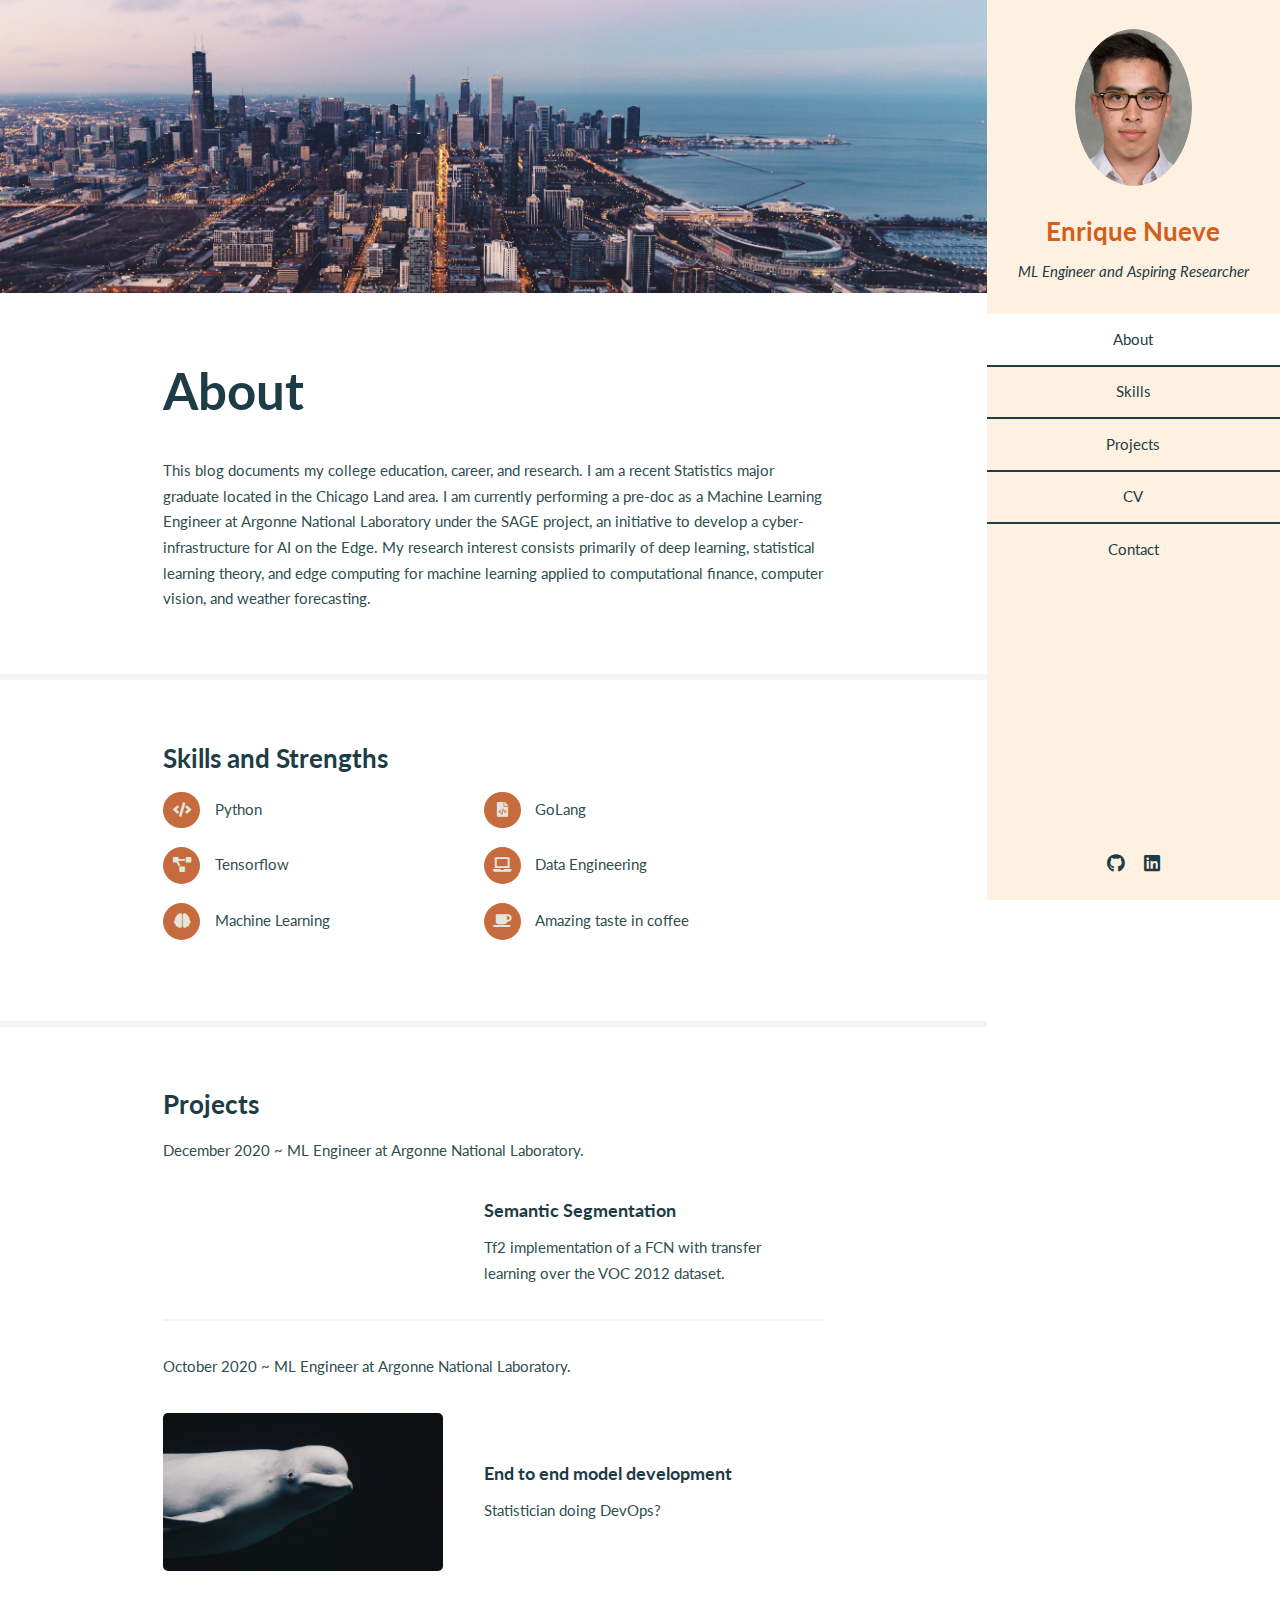
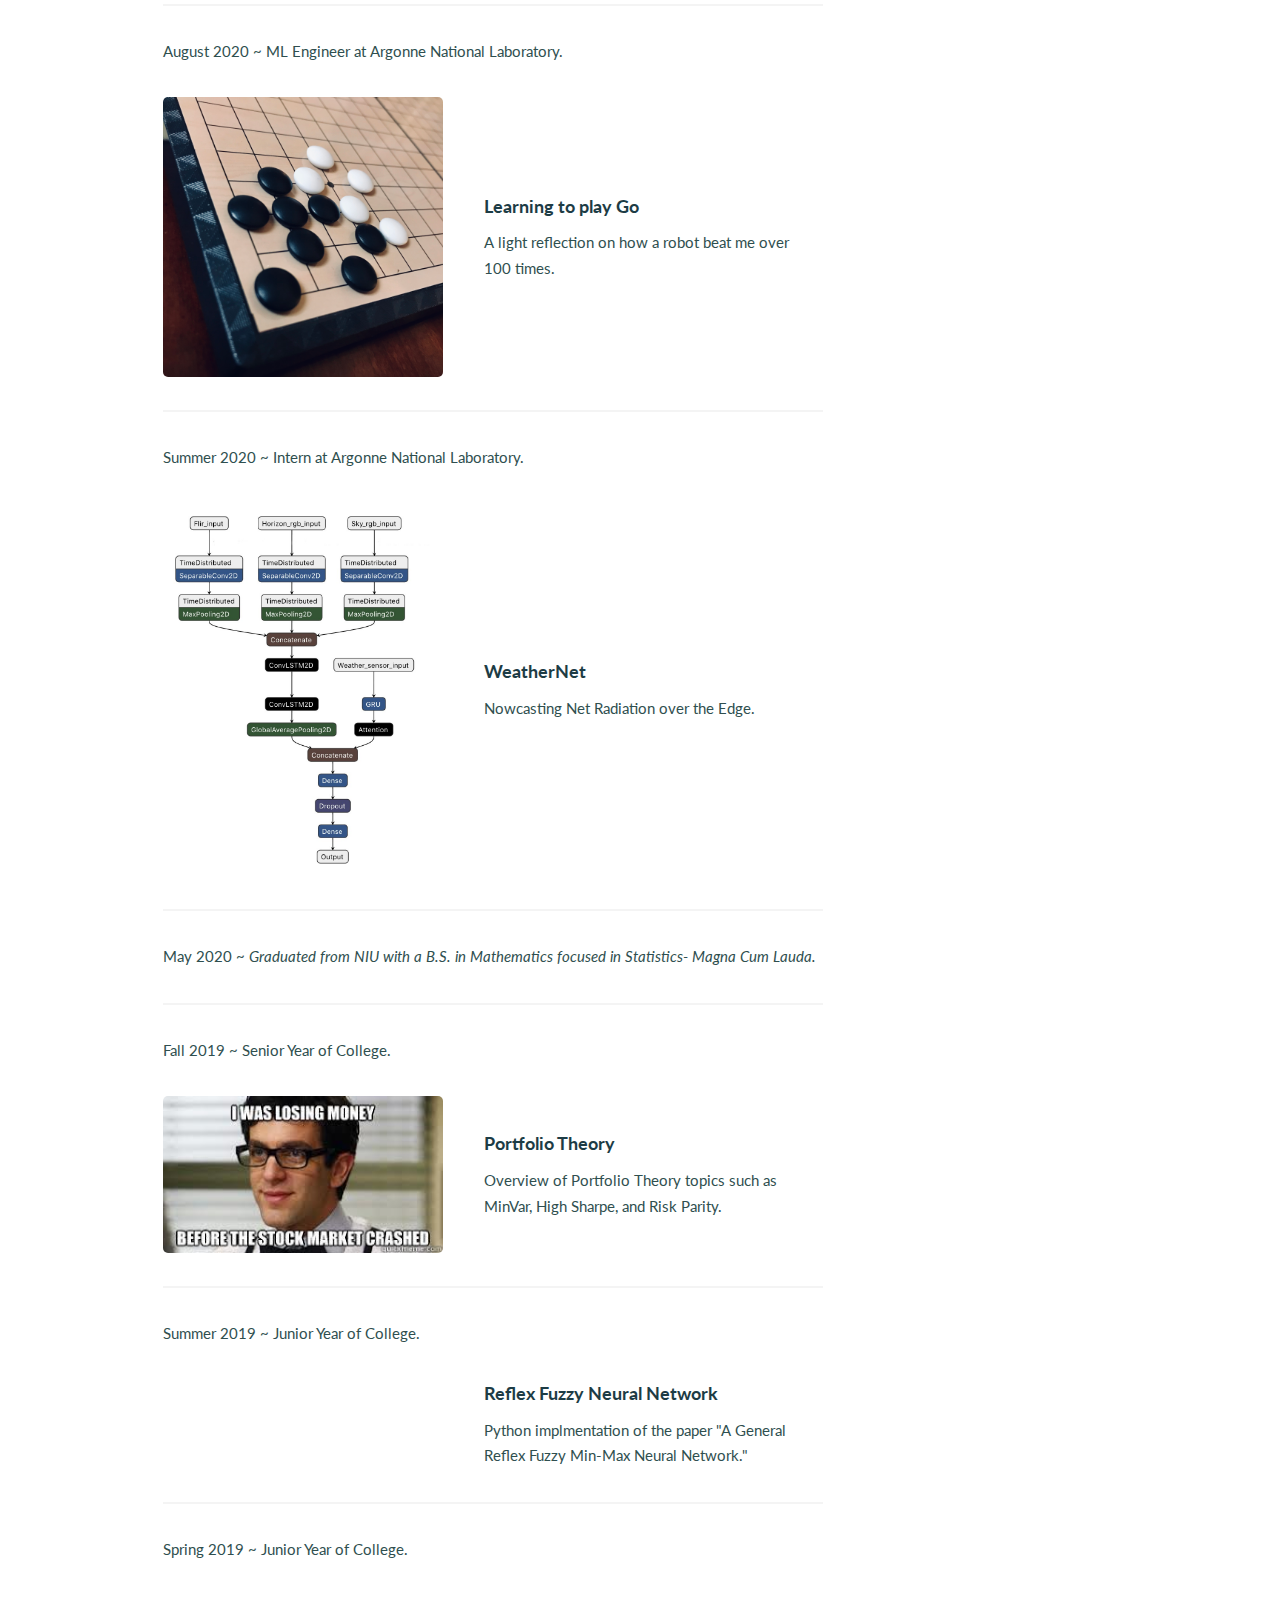
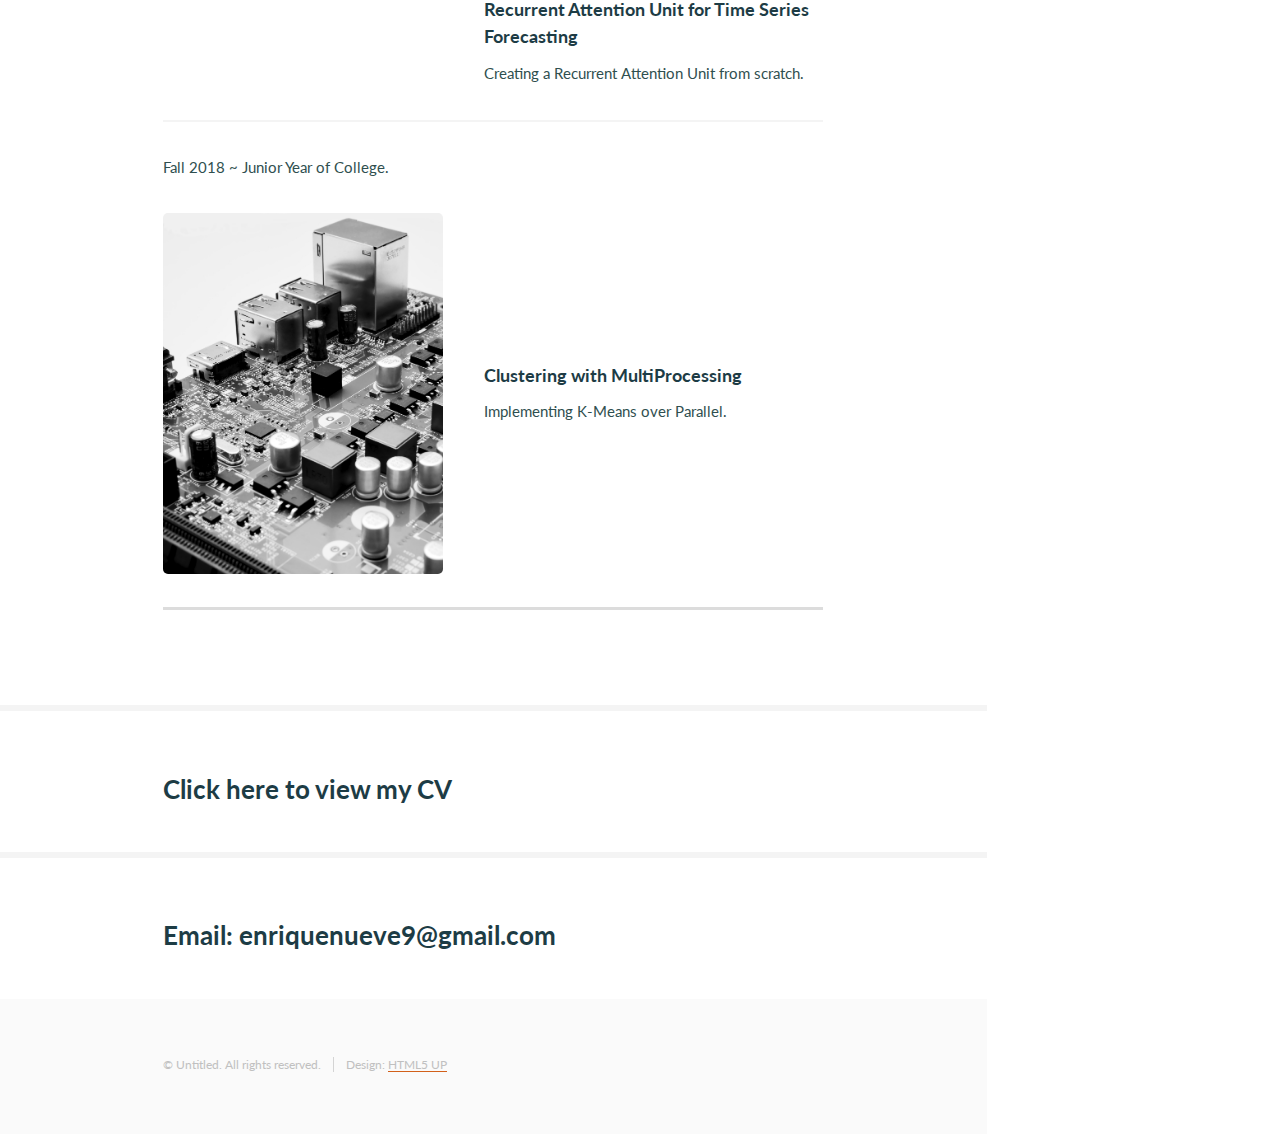
==== commit 88b22859: "Add files via upload" ====
--- a/index.html
+++ b/index.html
@@ -53,9 +53,13 @@
 										<h2>About</h2>
 									</header>
 									<p>  This blog documents my college education, career, and research.
-												I am a recent Statistics major graduate located in the Chicago Land area.
-												My research interest consists primarily of Deep Learning, Statistical
-												Learning Theory, and Computational Finance.
+										I am a recent Statistics major graduate located in the Chicago Land area.
+										I am currently performing a pre-doc as a Machine Learning Engineer at
+										Argonne National Laboratory under the SAGE project, an initiative to
+										develop a cyber-infrastructure for AI on the Edge. My research
+										interest consists primarily of deep learning, statistical learning theory,
+										and edge computing for machine learning applied to computational finance,
+										computer vision, and weather forecasting. 
 							   </p>
 								</div>
 							</section>
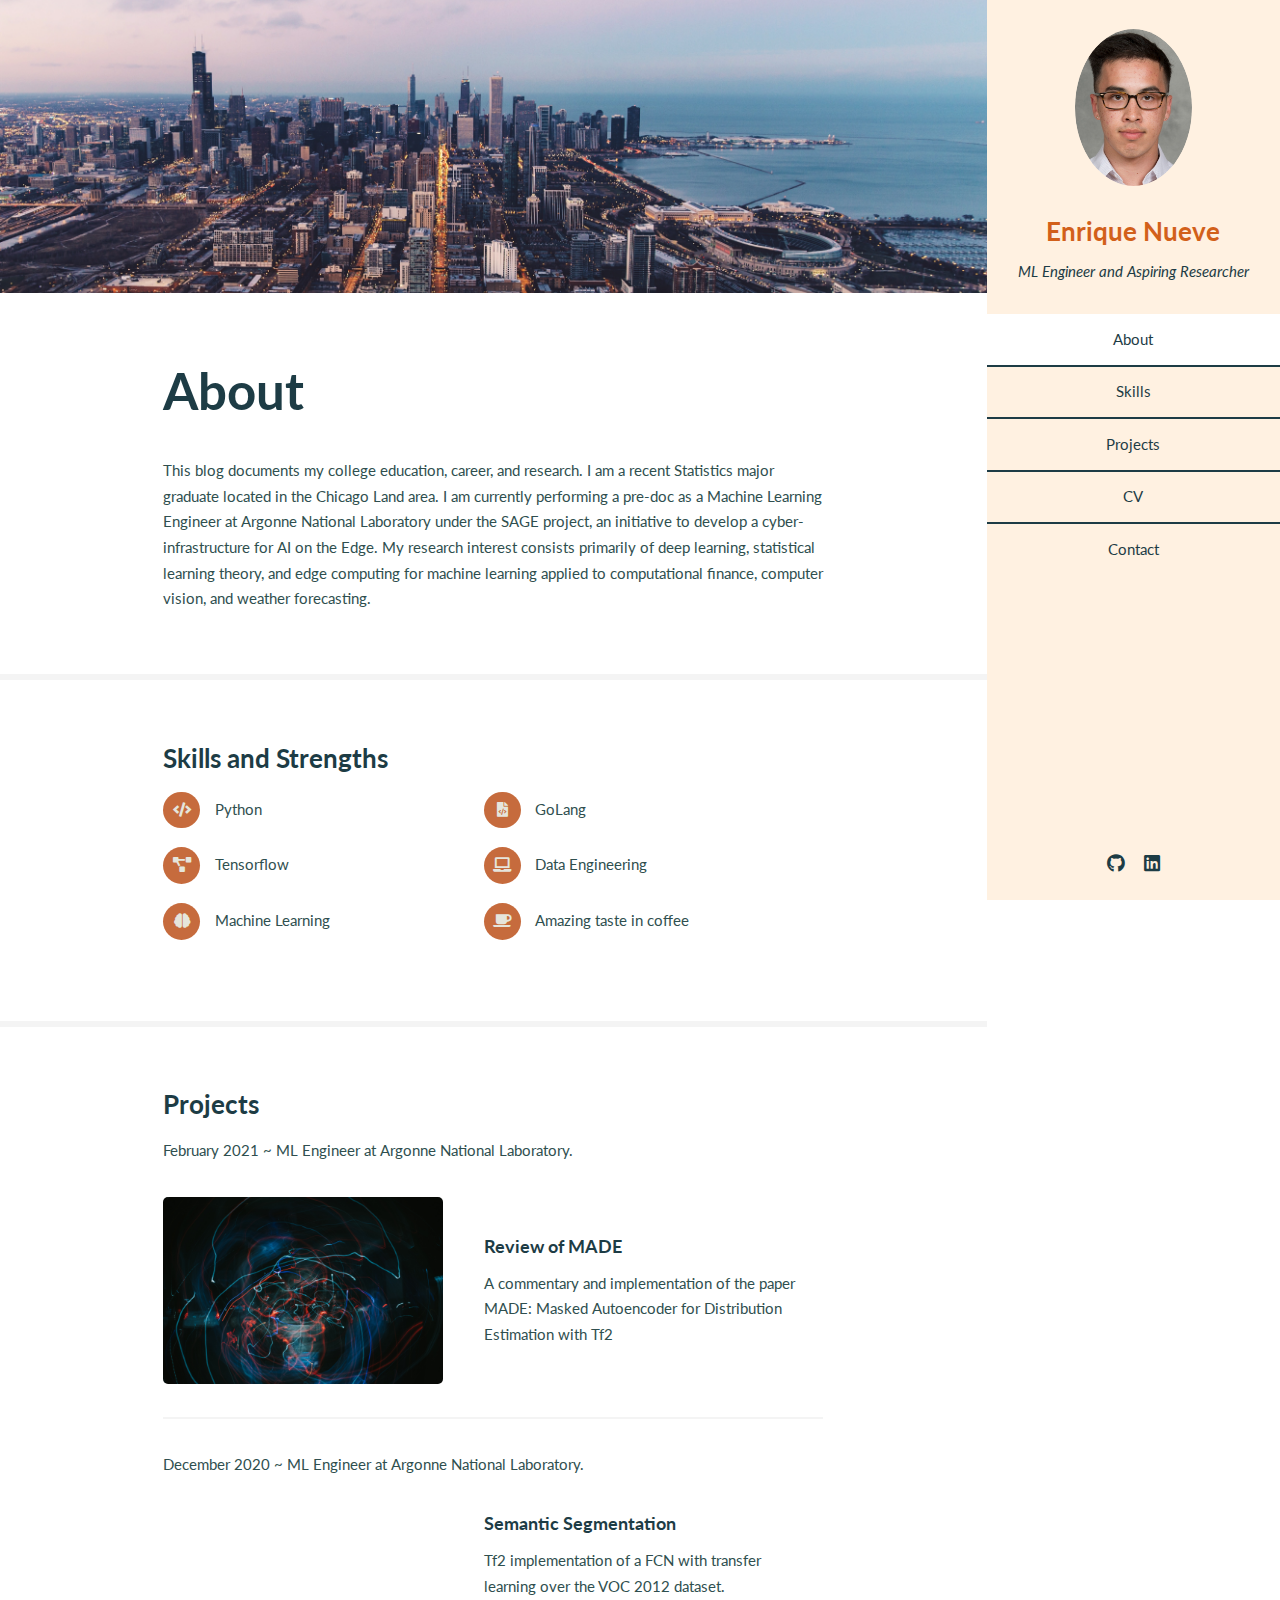
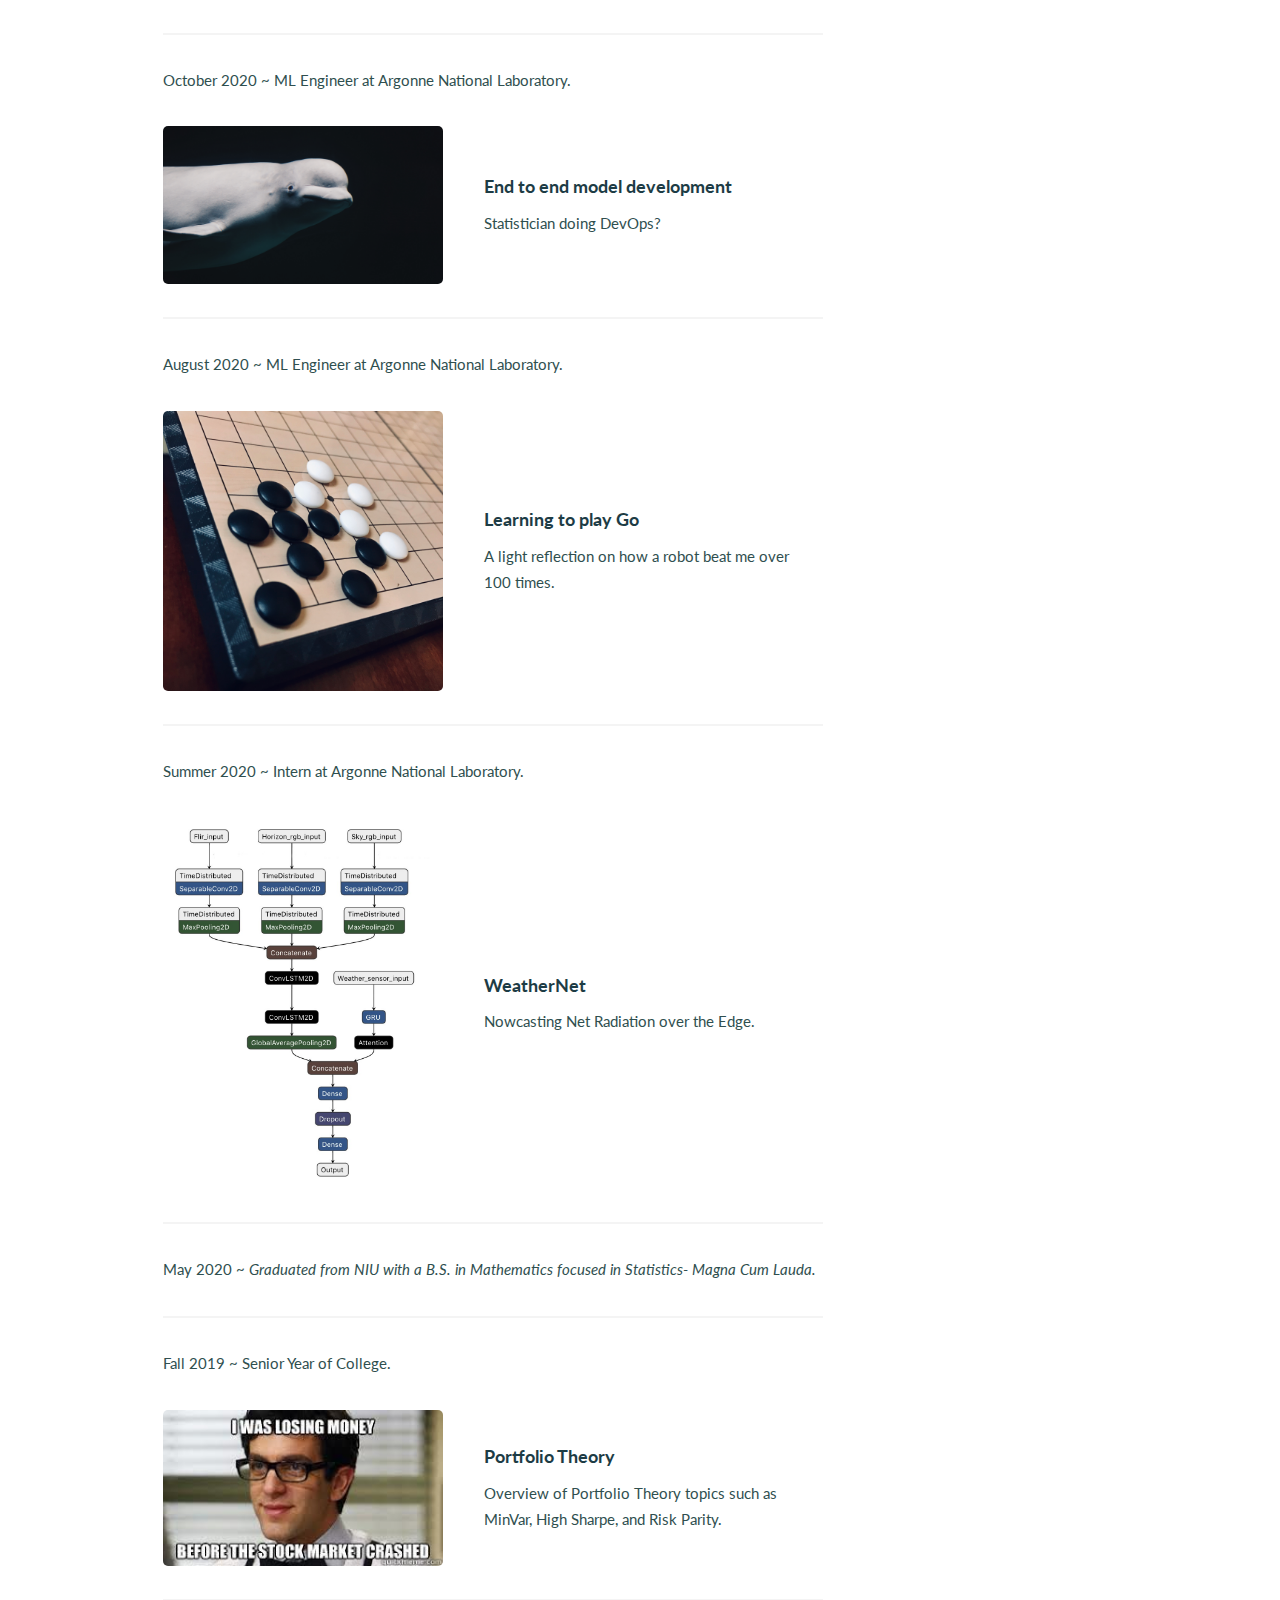
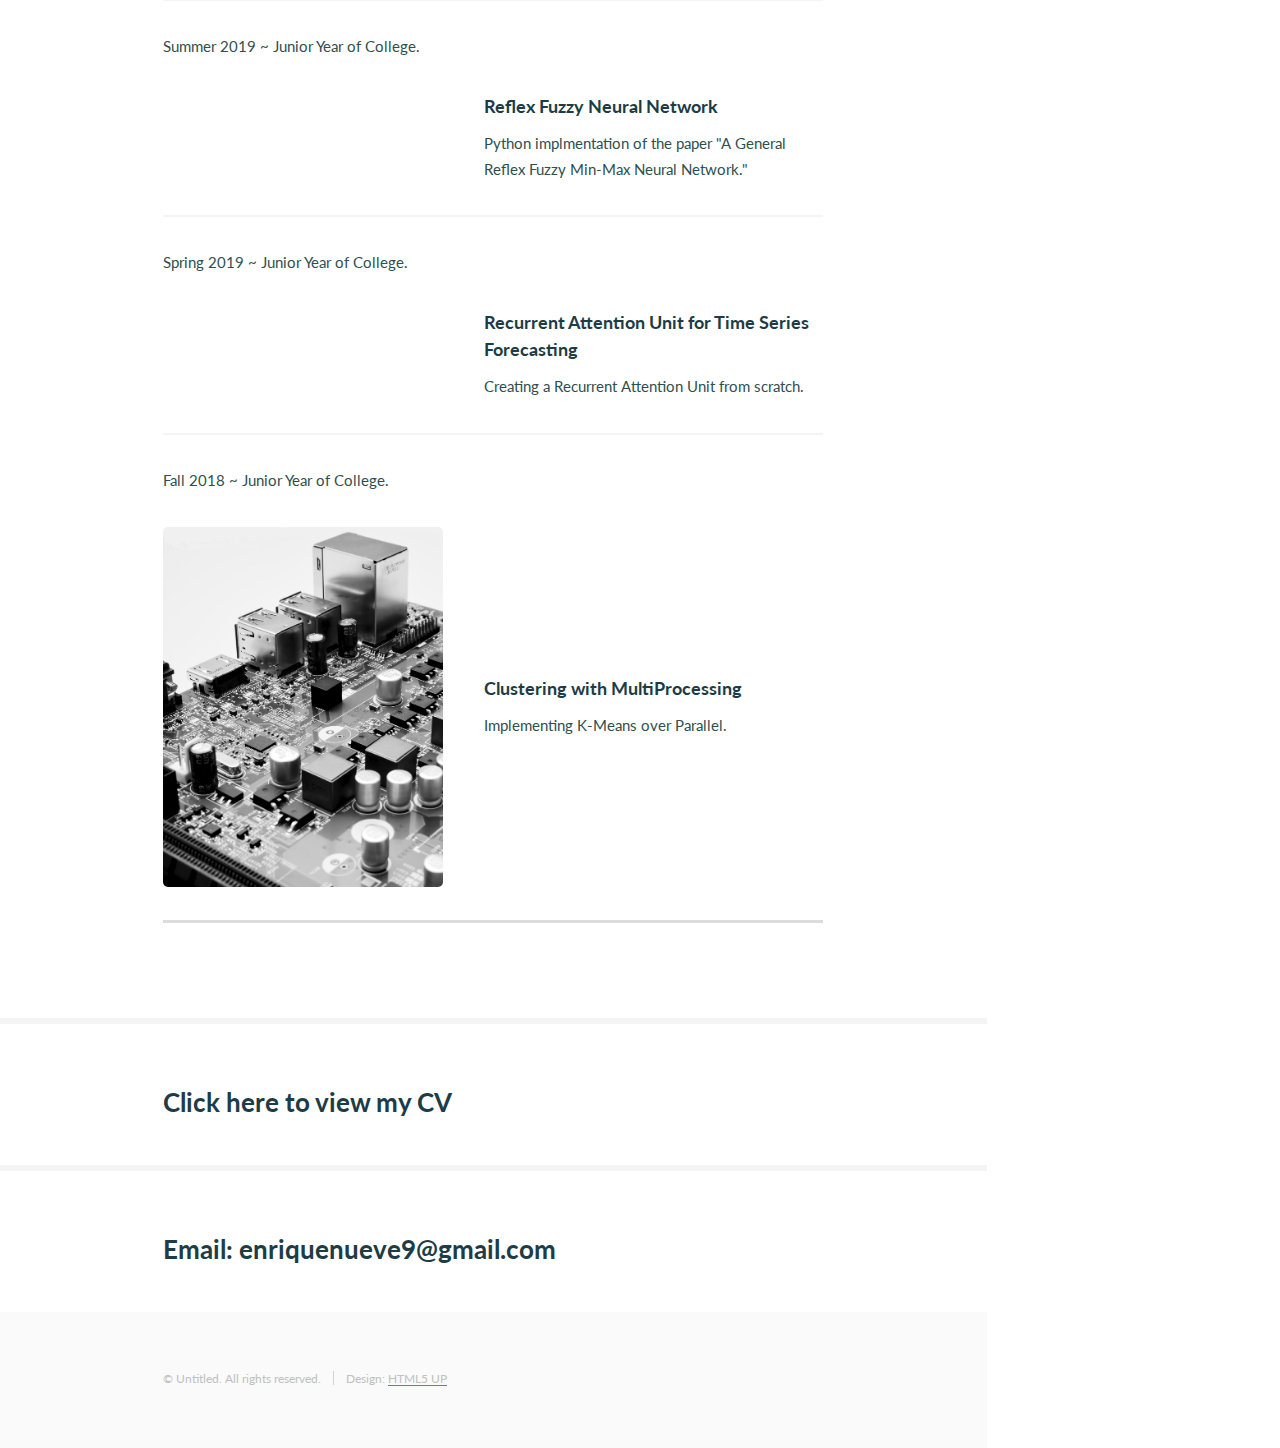
==== commit 104d4042: "Add files via upload" ====
--- a/index.html
+++ b/index.html
@@ -59,7 +59,7 @@
 										develop a cyber-infrastructure for AI on the Edge. My research
 										interest consists primarily of deep learning, statistical learning theory,
 										and edge computing for machine learning applied to computational finance,
-										computer vision, and weather forecasting. 
+										computer vision, and weather forecasting.
 							   </p>
 								</div>
 							</section>
@@ -86,6 +86,20 @@
 
 									<div class="features">
 										<article>
+
+											<p> February 2021 ~ ML Engineer at Argonne National Laboratory.</p>
+											<a href="MADE_blog.html" class="image"><img src="images/made_wallpaper.jpg" alt="" /></a>
+											<div class="inner">
+
+												<h4> <a href="MADE_blog.html" > Review of MADE </a></h4>
+												<p>A commentary and implementation of the paper MADE: Masked
+														Autoencoder for Distribution Estimation with Tf2</p>
+											</div>
+
+											<hr />
+
+											<p></p>
+											<p></p>
 
 											<p> December 2020 ~ ML Engineer at Argonne National Laboratory.</p>
 											<a href="ResNetFCN_blog.html" class="image"><img src="images/resnetfcn_banner.jpg" alt="" /></a>
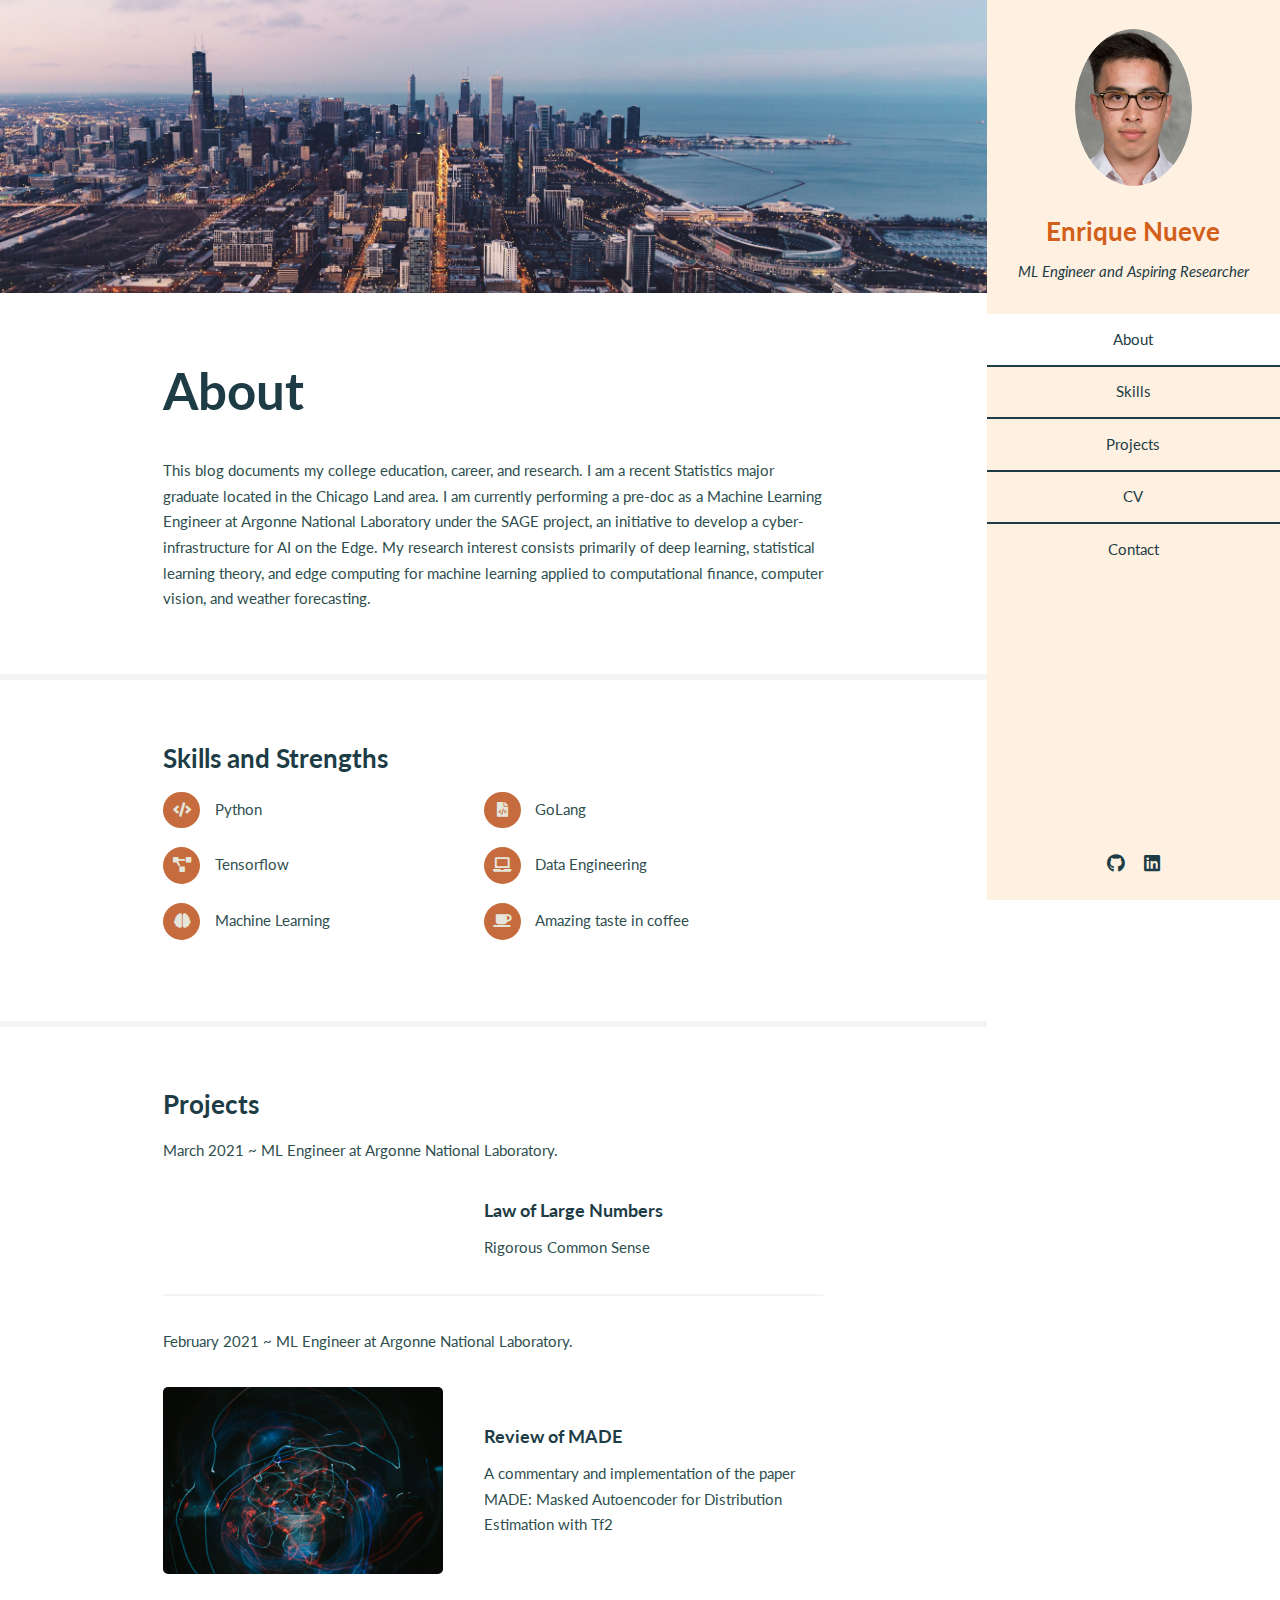
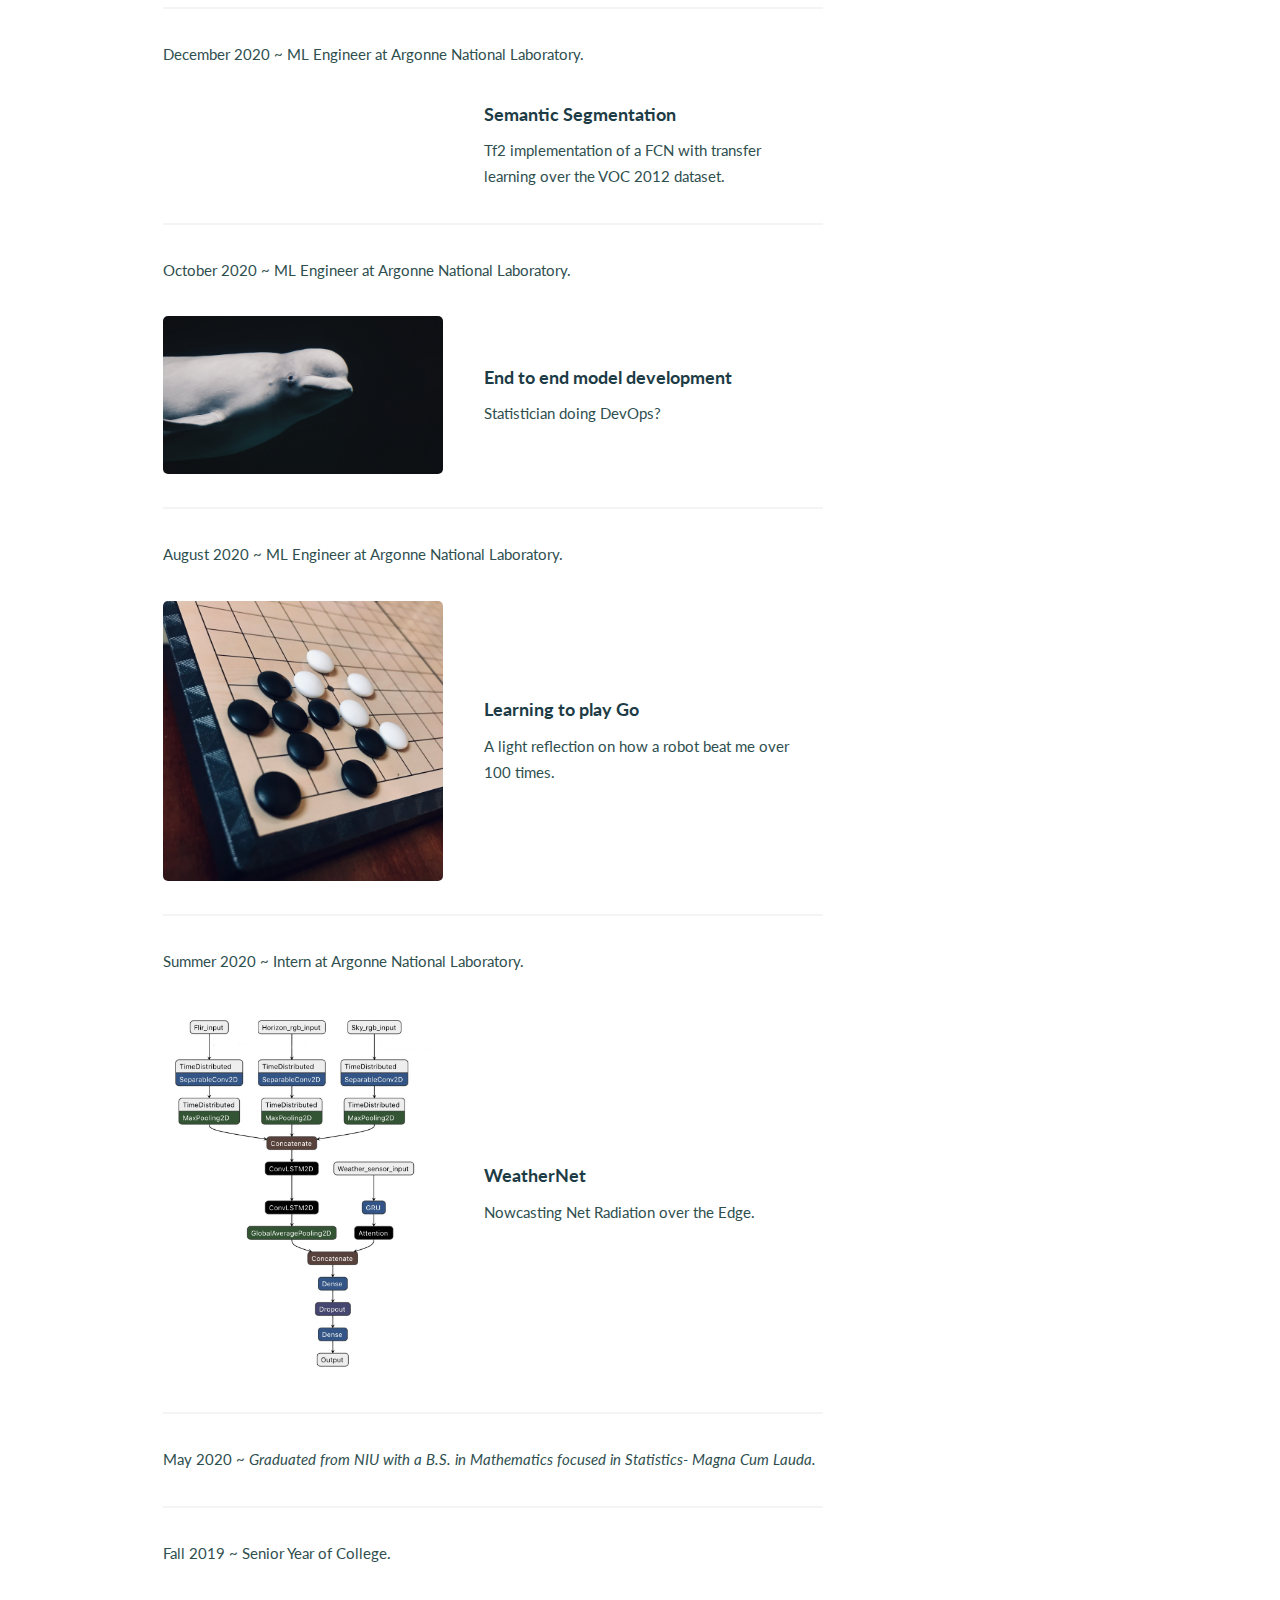
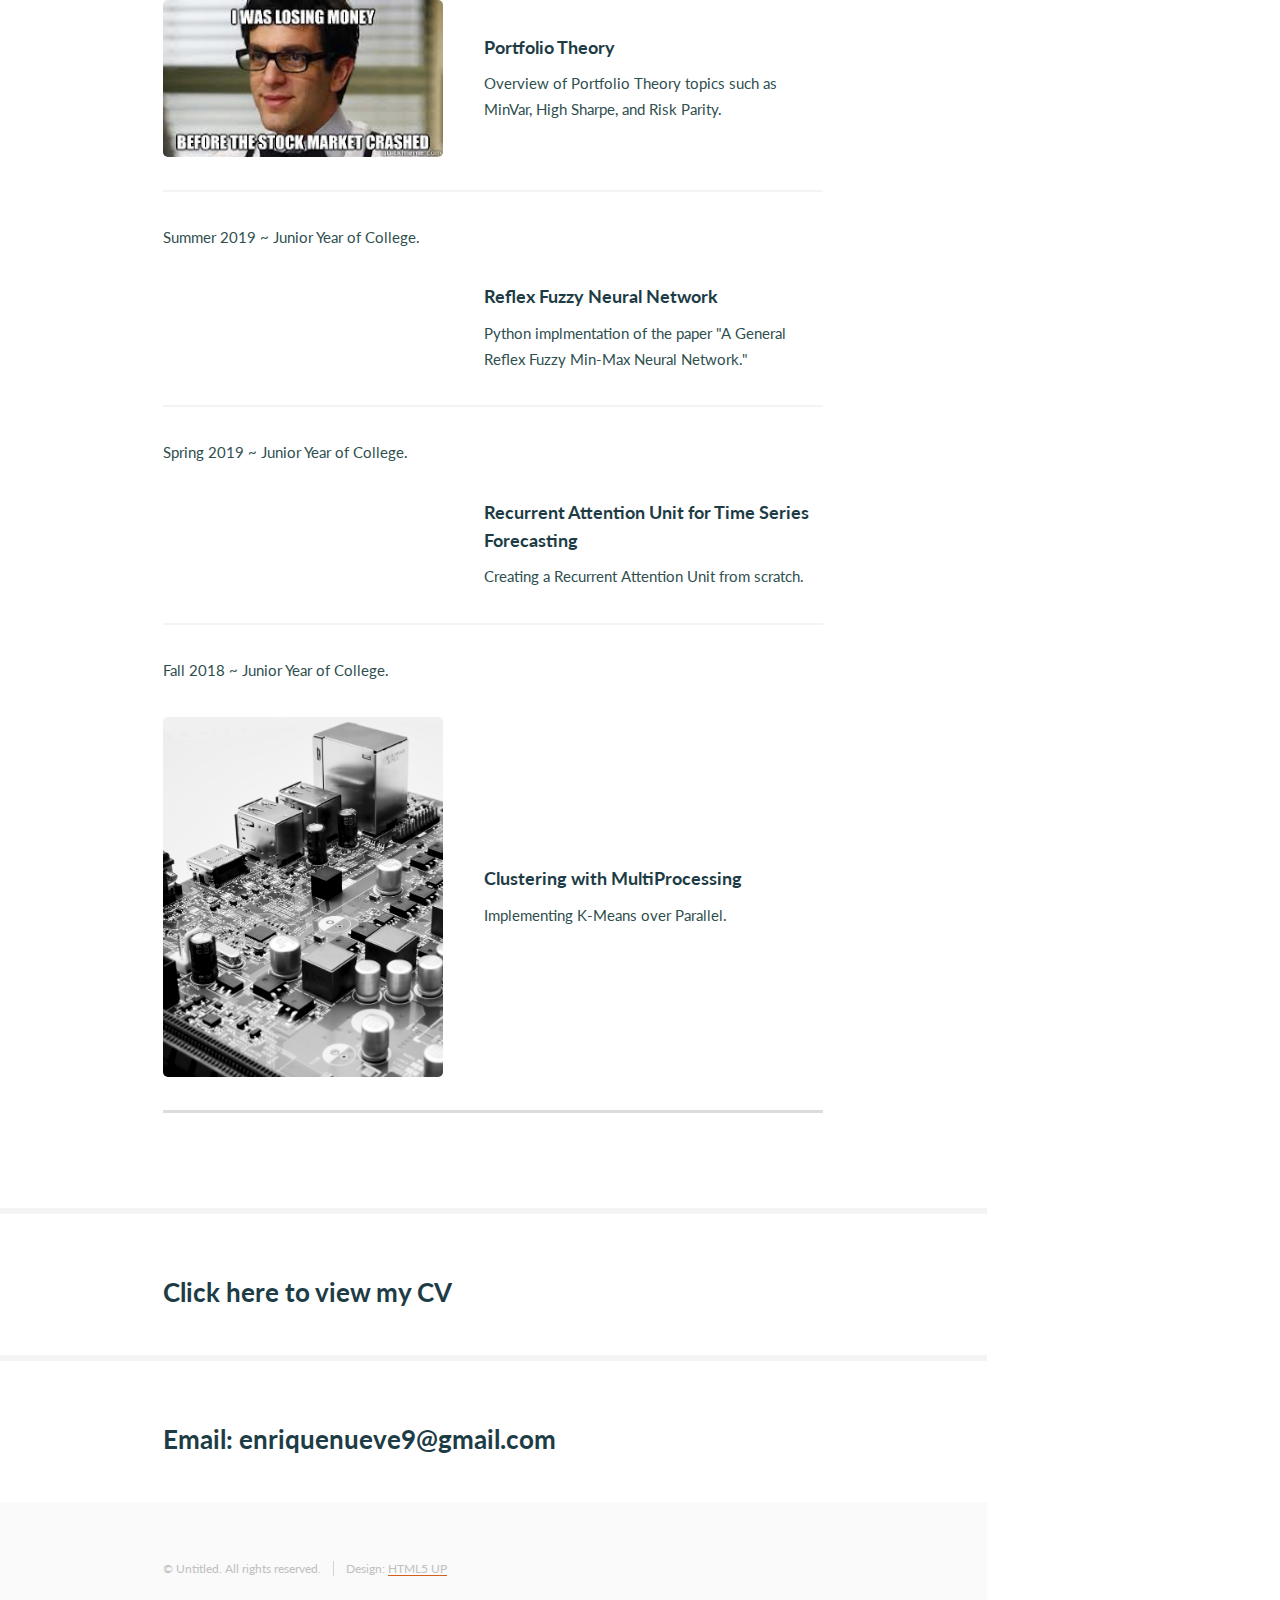
==== commit f21da7ad: "Add files via upload" ====
--- a/index.html
+++ b/index.html
@@ -86,6 +86,20 @@
 
 									<div class="features">
 										<article>
+
+											<p> March 2021 ~ ML Engineer at Argonne National Laboratory.</p>
+											<a href="large_numbers.html" class="image"><img src="images/large_num_banner.jpg" alt="" /></a>
+											<div class="inner">
+
+												<h4> <a href="large_numbers.html" >Law of Large Numbers </a></h4>
+												<p>Rigorous Common Sense</p>
+											</div>
+
+											<hr />
+
+											<p></p>
+											<p></p>
+
 
 											<p> February 2021 ~ ML Engineer at Argonne National Laboratory.</p>
 											<a href="MADE_blog.html" class="image"><img src="images/made_wallpaper.jpg" alt="" /></a>
